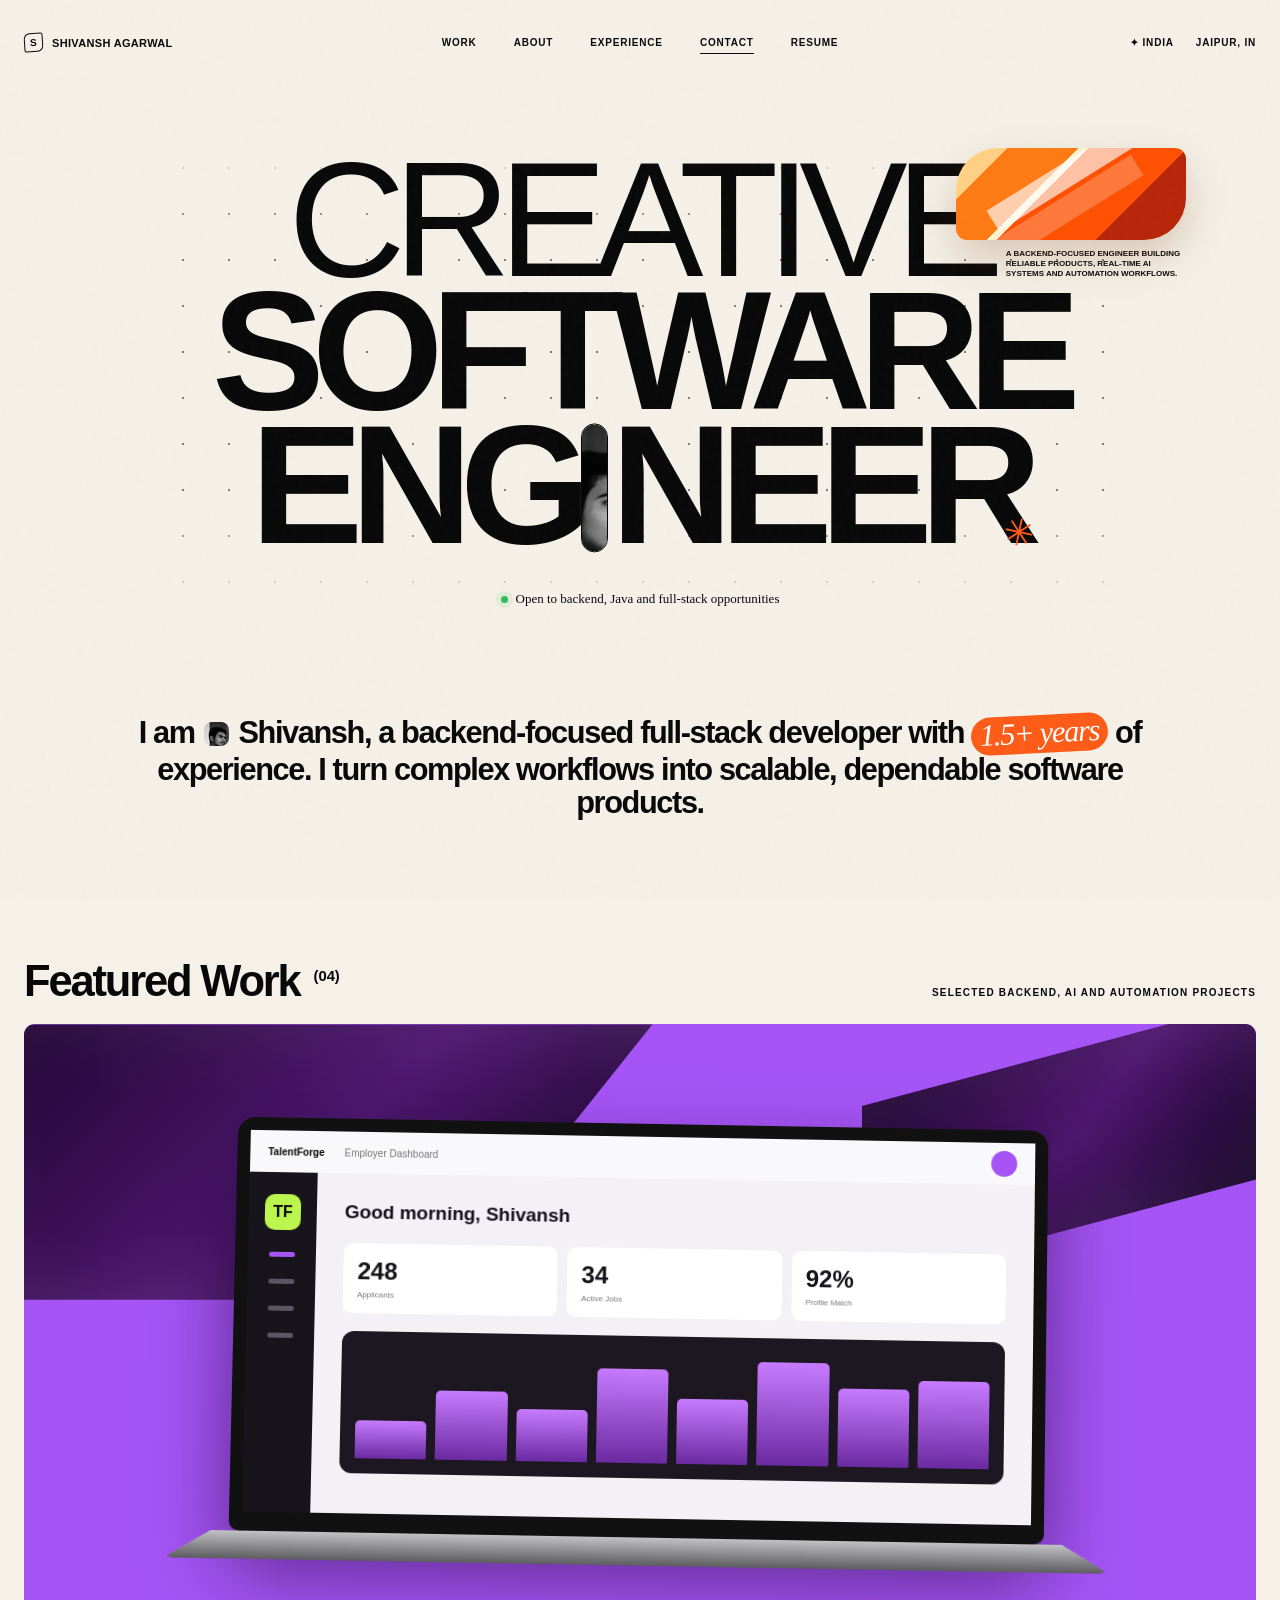
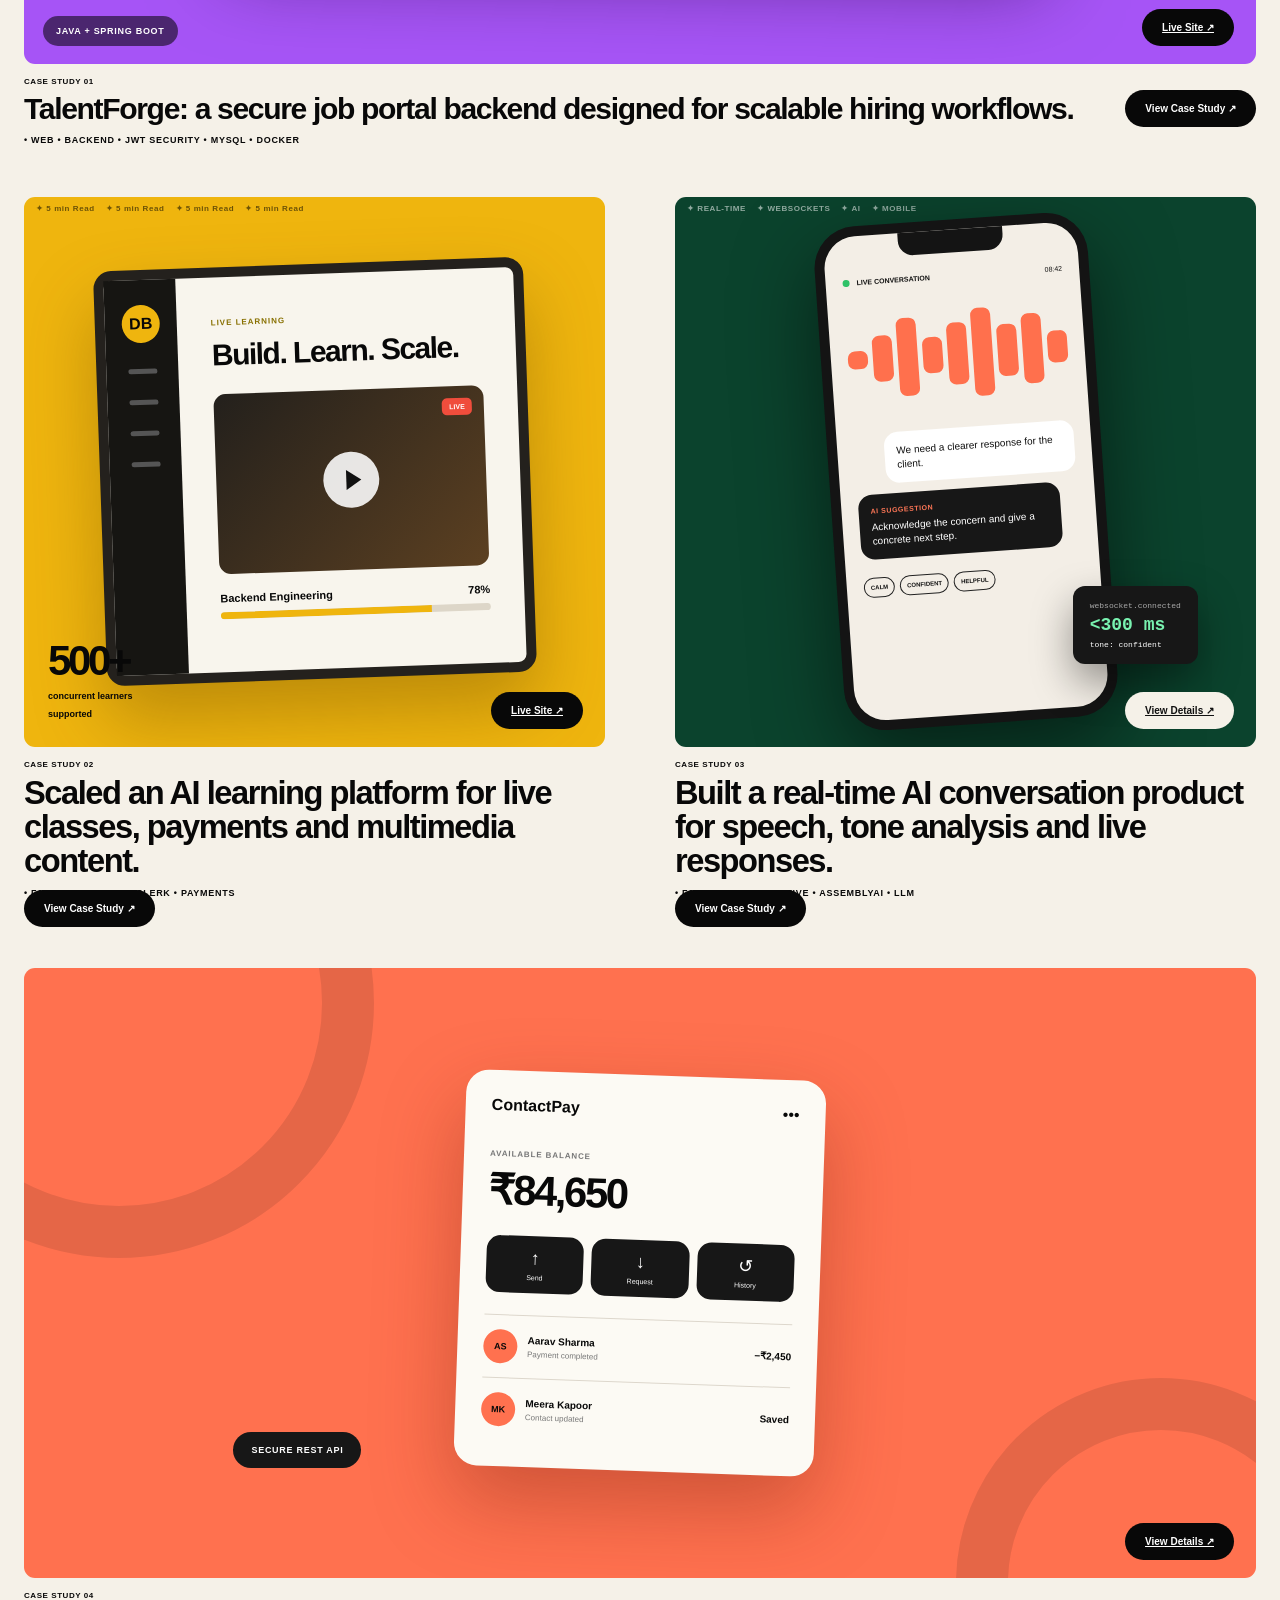
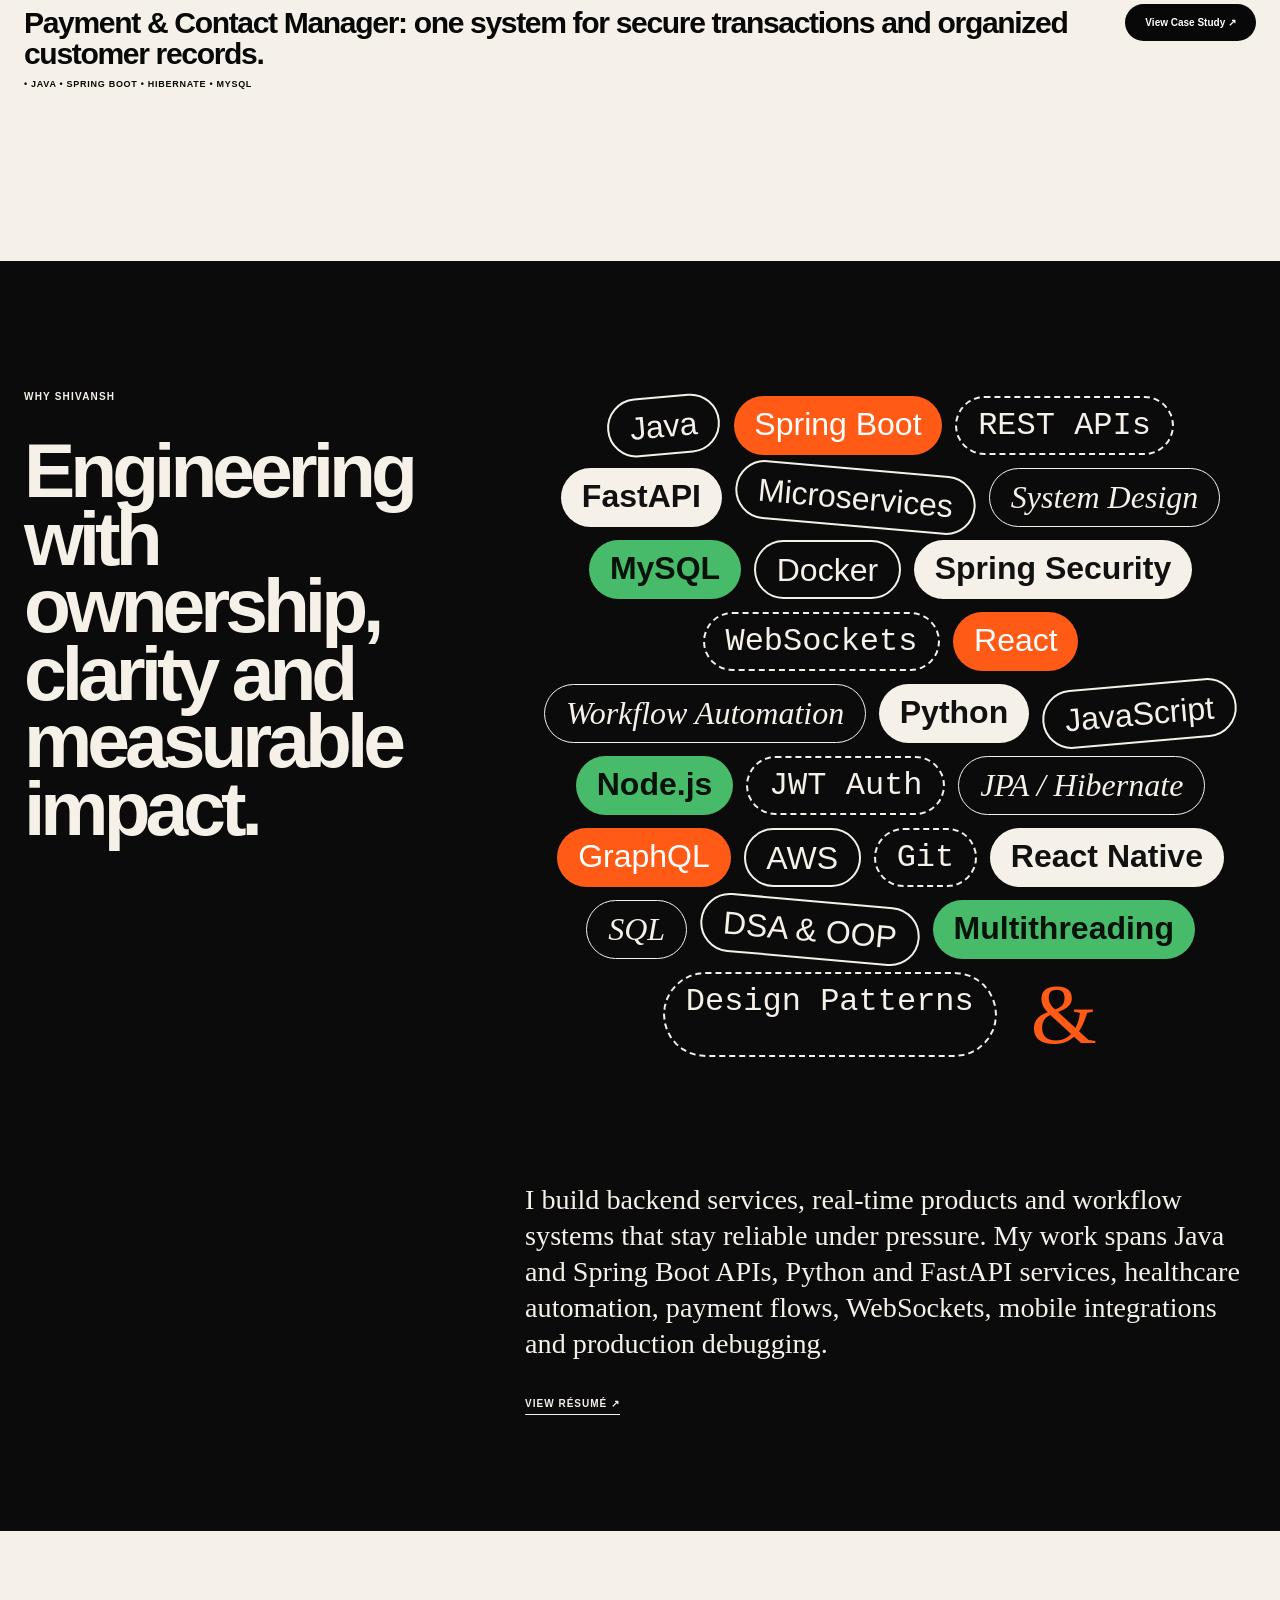
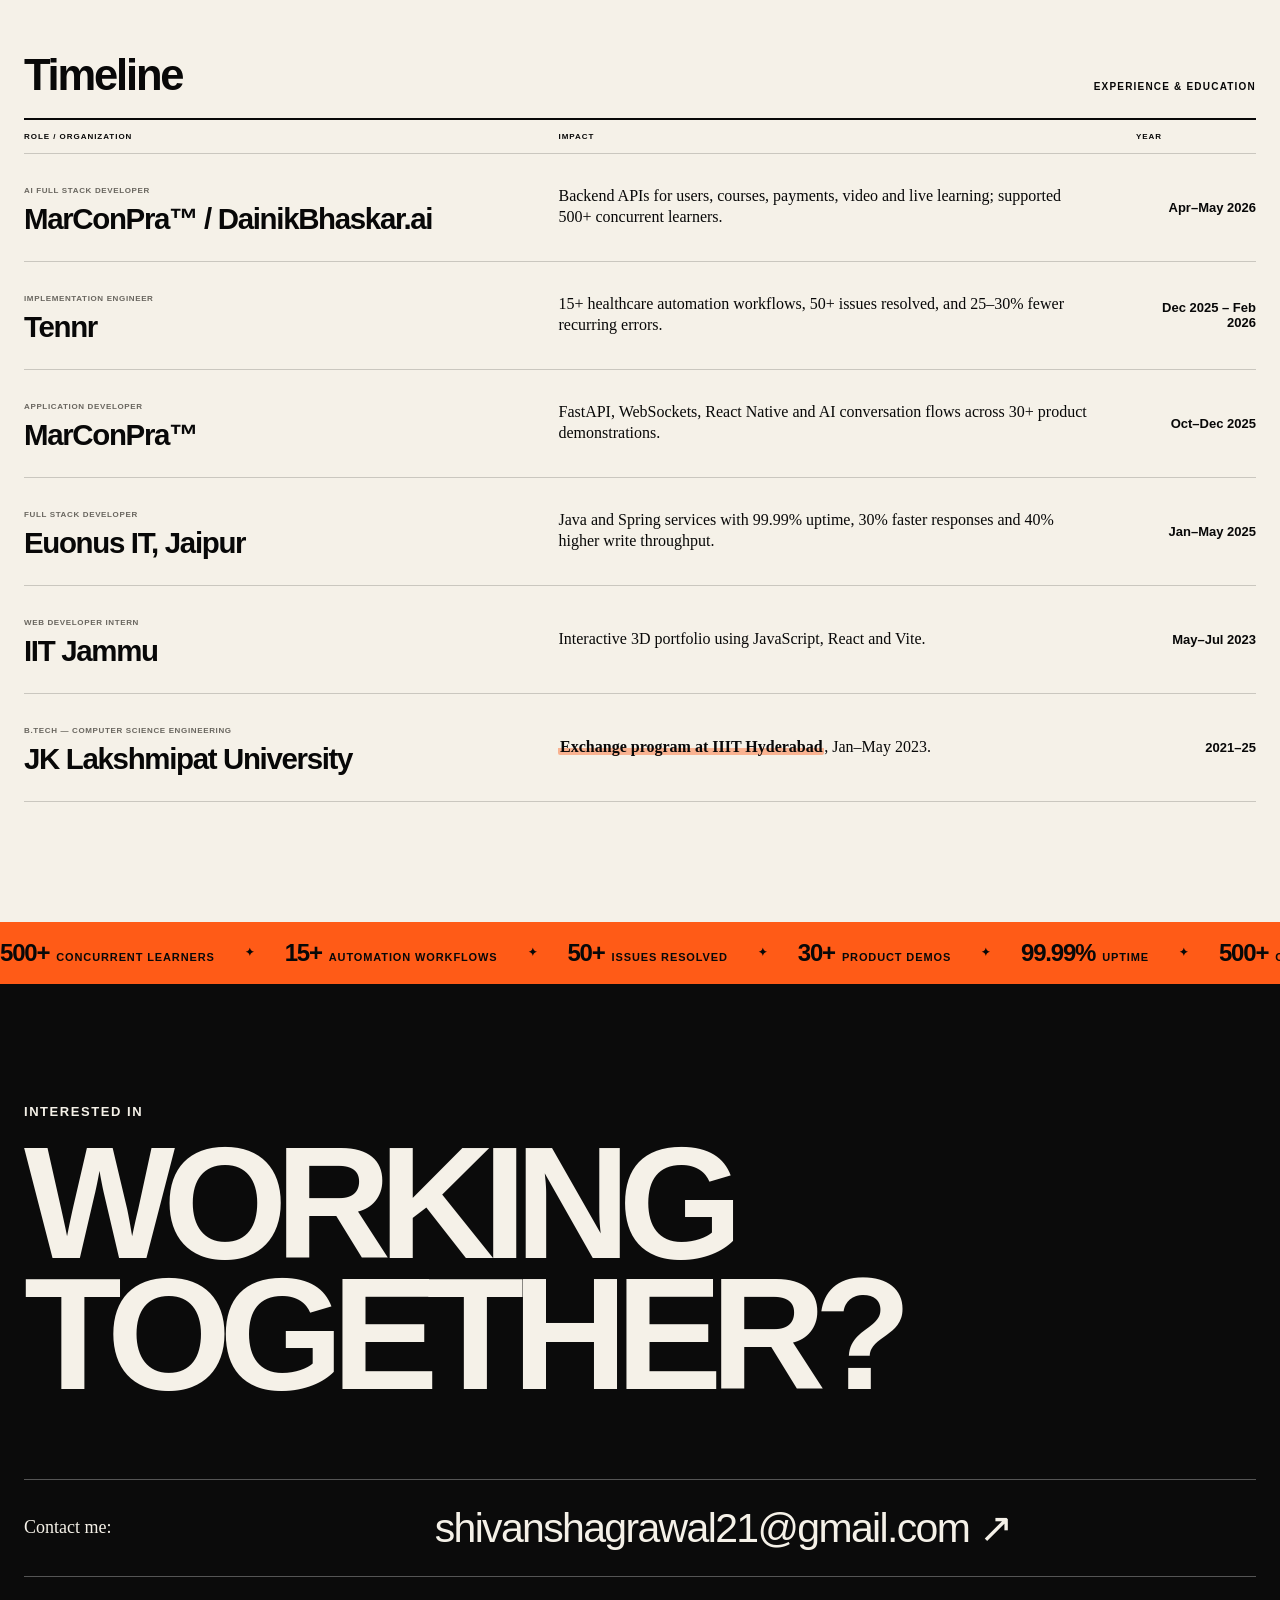
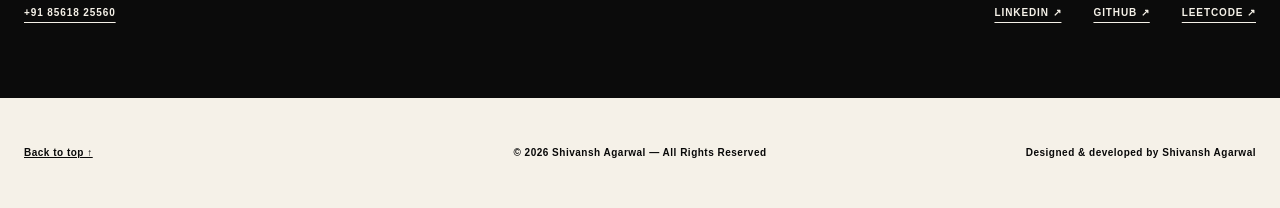
==== index.html @ 7a3903e1 "Portfolio site with for projects and experience." ====
<!doctype html>
<html lang="en">
<head>
  <meta charset="utf-8" />
  <meta name="viewport" content="width=device-width, initial-scale=1" />
  <meta name="description" content="Portfolio of Shivansh Agarwal — backend-focused full-stack developer building scalable Java, Spring Boot, FastAPI, React and workflow automation products." />
  <meta name="author" content="Shivansh Agarwal" />
  <meta name="keywords" content="Shivansh Agarwal, Backend Developer, Full-Stack Developer, Java, Spring Boot, FastAPI, React, Microservices, REST APIs, Software Engineer" />
  <meta name="robots" content="index, follow" />
  <meta name="theme-color" content="#f5f1e8" />
  <title>Shivansh Agarwal — Backend & Full-Stack Software Engineer</title>
  <link rel="canonical" href="./" />

  <!-- Open Graph / social sharing (LinkedIn, Facebook). If you deploy to a fixed domain,
       replace the relative image path below with the absolute URL for reliable previews. -->
  <meta property="og:type" content="website" />
  <meta property="og:title" content="Shivansh Agarwal — Backend & Full-Stack Software Engineer" />
  <meta property="og:description" content="Backend-focused full-stack developer building scalable Java, Spring Boot, FastAPI and React products, real-time AI systems and workflow automation." />
  <meta property="og:image" content="assets/shivansh-profile.jpg" />
  <meta name="twitter:card" content="summary_large_image" />
  <meta name="twitter:title" content="Shivansh Agarwal — Backend & Full-Stack Software Engineer" />
  <meta name="twitter:description" content="Backend-focused full-stack developer building scalable Java, Spring Boot, FastAPI and React products, real-time AI systems and workflow automation." />
  <meta name="twitter:image" content="assets/shivansh-profile.jpg" />

  <link rel="icon" href="assets/favicon.svg" type="image/svg+xml" />
  <link rel="preload" href="assets/shivansh-profile.jpg" as="image" />
  <link rel="stylesheet" href="styles.css" />
  <script defer src="script.js"></script>
  <script type="application/ld+json">
  {
    "@context": "https://schema.org",
    "@type": "Person",
    "name": "Shivansh Agarwal",
    "jobTitle": "Backend-focused Full-Stack Developer",
    "email": "mailto:shivanshagrawal21@gmail.com",
    "telephone": "+91-8561825560",
    "address": { "@type": "PostalAddress", "addressLocality": "Jaipur", "addressCountry": "IN" },
    "knowsAbout": ["Java", "Spring Boot", "FastAPI", "React", "Microservices", "REST APIs", "System Design", "Workflow Automation"],
    "alumniOf": "JK Lakshmipat University",
    "sameAs": [
      "https://www.linkedin.com/in/shivansh-agarwal-887657234/",
      "https://github.com/shivanshagarwal10",
      "https://leetcode.com/u/ShivanshAgrawal/"
    ]
  }
  </script>
</head>
<body>
  <div class="grain" aria-hidden="true"></div>
  <div class="cursor" aria-hidden="true">
    <svg viewBox="0 0 100 100"><defs><path id="cursor-circle" d="M50 50m-35 0a35 35 0 1 1 70 0a35 35 0 1 1-70 0"/></defs><text><textPath href="#cursor-circle">SCROLL • EXPLORE • </textPath></text></svg>
    <i></i>
  </div>

  <header class="topbar" id="top">
    <a class="identity" href="#top" aria-label="Shivansh Agarwal home">
      <span class="identity-mark" aria-hidden="true">S</span>
      <span>SHIVANSH AGARWAL</span>
    </a>
    <nav class="desktop-nav" aria-label="Main navigation">
      <a href="#work">WORK</a>
      <a href="#about">ABOUT</a>
      <a href="#experience">EXPERIENCE</a>
      <a href="#contact">CONTACT</a>
      <a href="assets/Shivansh_Agarwal_Resume.pdf" target="_blank" rel="noreferrer">RESUME</a>
    </nav>
    <div class="top-location"><span>✦ INDIA</span><span>JAIPUR, IN</span></div>
    <button class="menu-button" type="button" aria-expanded="false" aria-controls="mobile-menu"><span></span><span></span></button>
  </header>

  <nav class="mobile-menu" id="mobile-menu" aria-label="Mobile navigation">
    <a href="#work">WORK</a><a href="#about">ABOUT</a><a href="#experience">EXPERIENCE</a><a href="#contact">CONTACT</a><a href="assets/Shivansh_Agarwal_Resume.pdf" target="_blank" rel="noreferrer">RESUME ↗</a>
  </nav>

  <main>
    <section class="hero section-shell" aria-labelledby="hero-title">
      <div class="hero-art-card reveal" aria-hidden="true">
        <div class="hero-art-shape"></div>
        <p>A BACKEND-FOCUSED ENGINEER BUILDING RELIABLE PRODUCTS, REAL-TIME AI SYSTEMS AND AUTOMATION WORKFLOWS.</p>
      </div>

      <h1 class="hero-title reveal" id="hero-title">
        <span class="hero-thin">CREATIVE</span>
        <span class="hero-bold">SOFTWARE</span>
        <span class="hero-bold hero-engineer">ENG<span class="hero-photo"><img src="assets/shivansh-profile.jpg" alt="" /></span>NEER<span class="hero-star" aria-hidden="true">✳</span></span>
      </h1>

      <p class="availability reveal"><i></i> Open to backend, Java and full-stack opportunities</p>

      <div class="hero-summary reveal">
        <p>I am <span class="mini-photo"><img src="assets/shivansh-profile.jpg" alt="Shivansh Agarwal" /></span> <strong>Shivansh</strong>, a backend-focused full-stack developer with <span class="years-badge">1.5+ years</span> of experience. I turn complex workflows into scalable, dependable software products.</p>
      </div>
    </section>

    <section class="featured section-shell" id="work" aria-labelledby="work-heading">
      <div class="section-heading reveal">
        <h2 id="work-heading">Featured Work <sup>(04)</sup></h2>
        <p>SELECTED BACKEND, AI AND AUTOMATION PROJECTS</p>
      </div>

      <article class="case-card case-hero reveal" data-href="work/talentforge/index.html" role="link" tabindex="0" aria-label="Open TalentForge case study">
        <div class="case-visual talentforge-visual" aria-label="TalentForge dashboard illustration">
          <div class="visual-ribbon ribbon-one"></div><div class="visual-ribbon ribbon-two"></div>
          <div class="laptop">
            <div class="laptop-screen">
              <div class="screen-top"><b>TalentForge</b><span>Employer Dashboard</span><i></i></div>
              <div class="screen-body">
                <aside><strong>TF</strong><span class="active"></span><span></span><span></span><span></span></aside>
                <div class="screen-content">
                  <p>Good morning, Shivansh</p>
                  <div class="stat-grid"><span><strong>248</strong><small>Applicants</small></span><span><strong>34</strong><small>Active Jobs</small></span><span><strong>92%</strong><small>Profile Match</small></span></div>
                  <div class="chart"><i style="--h:34%"></i><i style="--h:62%"></i><i style="--h:46%"></i><i style="--h:84%"></i><i style="--h:58%"></i><i style="--h:92%"></i><i style="--h:70%"></i><i style="--h:78%"></i></div>
                </div>
              </div>
            </div>
            <div class="laptop-base"></div>
          </div>
          <span class="visual-chip">JAVA + SPRING BOOT</span>
          <a class="visual-action" href="https://talent-forge-smoky.vercel.app/" target="_blank" rel="noreferrer">Live Site ↗</a>
        </div>
        <div class="case-copy">
          <span>CASE STUDY 01</span>
          <h3>TalentForge: a secure job portal backend designed for scalable hiring workflows.</h3>
          <p>• WEB • BACKEND • JWT SECURITY • MYSQL • DOCKER</p>
          <a class="case-study-link" href="work/talentforge/index.html">View Case Study ↗</a>
        </div>
      </article>

      <div class="case-grid">
        <article class="case-card reveal" data-href="work/dainikbhaskar/index.html" role="link" tabindex="0" aria-label="Open DainikBhaskar.ai case study">
          <div class="case-visual learning-visual">
            <div class="read-strip">✦ 5 min Read&nbsp;&nbsp;&nbsp; ✦ 5 min Read&nbsp;&nbsp;&nbsp; ✦ 5 min Read&nbsp;&nbsp;&nbsp; ✦ 5 min Read</div>
            <div class="course-window">
              <div class="course-sidebar"><b>DB</b><span></span><span></span><span></span><span></span></div>
              <div class="course-main"><small>LIVE LEARNING</small><h4>Build. Learn. Scale.</h4><div class="course-video"><i></i><span>LIVE</span></div><div class="course-row"><b>Backend Engineering</b><em>78%</em></div><div class="course-progress"><i></i></div></div>
            </div>
            <div class="metric-note"><strong>500+</strong><span>concurrent learners supported</span></div>
            <a class="visual-action" href="https://www.dainikbhaskar.ai/" target="_blank" rel="noreferrer">Live Site ↗</a>
          </div>
          <div class="case-copy"><span>CASE STUDY 02</span><h3>Scaled an AI learning platform for live classes, payments and multimedia content.</h3><p>• FASTAPI • FASTIFY • CLERK • PAYMENTS</p><a class="case-study-link" href="work/dainikbhaskar/index.html">View Case Study ↗</a></div>
        </article>

        <article class="case-card reveal" data-href="work/ai-conversation/index.html" role="link" tabindex="0" aria-label="Open AI Conversation Platform case study">
          <div class="case-visual realtime-visual">
            <div class="read-strip read-strip-dark">✦ REAL-TIME&nbsp;&nbsp;&nbsp; ✦ WEBSOCKETS&nbsp;&nbsp;&nbsp; ✦ AI&nbsp;&nbsp;&nbsp; ✦ MOBILE</div>
            <div class="phone-device"><div class="phone-notch"></div><div class="phone-ui"><div class="live-line"><i></i><b>LIVE CONVERSATION</b><span>08:42</span></div><div class="wave"><i style="--h:20%"></i><i style="--h:48%"></i><i style="--h:82%"></i><i style="--h:38%"></i><i style="--h:67%"></i><i style="--h:93%"></i><i style="--h:56%"></i><i style="--h:75%"></i><i style="--h:34%"></i></div><div class="message user-message">We need a clearer response for the client.</div><div class="message ai-message"><small>AI SUGGESTION</small>Acknowledge the concern and give a concrete next step.</div><div class="tones"><span>CALM</span><span>CONFIDENT</span><span>HELPFUL</span></div></div></div>
            <div class="latency-card"><small>websocket.connected</small><strong>&lt;300 ms</strong><span>tone: confident</span></div>
            <a class="visual-action light-action" href="work/ai-conversation/index.html">View Details ↗</a>
          </div>
          <div class="case-copy"><span>CASE STUDY 03</span><h3>Built a real-time AI conversation product for speech, tone analysis and live responses.</h3><p>• FASTAPI • REACT NATIVE • ASSEMBLYAI • LLM</p><a class="case-study-link" href="work/ai-conversation/index.html">View Case Study ↗</a></div>
        </article>
      </div>

      <article class="case-card case-wide reveal" data-href="work/payment-contact-manager/index.html" role="link" tabindex="0" aria-label="Open Payment & Contact Manager case study">
        <div class="case-visual payment-visual">
          <div class="payment-orbit orbit-one"></div><div class="payment-orbit orbit-two"></div>
          <div class="payment-app">
            <div class="payment-head"><b>ContactPay</b><span>•••</span></div>
            <small>AVAILABLE BALANCE</small><h4>₹84,650</h4>
            <div class="payment-actions"><span>↑<small>Send</small></span><span>↓<small>Request</small></span><span>↺<small>History</small></span></div>
            <div class="contact-row"><i>AS</i><p><b>Aarav Sharma</b><small>Payment completed</small></p><strong>−₹2,450</strong></div>
            <div class="contact-row"><i>MK</i><p><b>Meera Kapoor</b><small>Contact updated</small></p><strong>Saved</strong></div>
          </div>
          <div class="api-badge">SECURE REST API</div>
          <a class="visual-action" href="work/payment-contact-manager/index.html">View Details ↗</a>
        </div>
        <div class="case-copy"><span>CASE STUDY 04</span><h3>Payment & Contact Manager: one system for secure transactions and organized customer records.</h3><p>• JAVA • SPRING BOOT • HIBERNATE • MYSQL</p><a class="case-study-link" href="work/payment-contact-manager/index.html">View Case Study ↗</a></div>
      </article>
    </section>

    <section class="about" id="about">
      <div class="section-shell about-inner">
        <div class="about-title reveal"><p>WHY SHIVANSH</p><h2>Engineering with ownership, clarity and measurable impact.</h2></div>
        <div class="skill-cloud reveal" aria-label="Technical skills">
          <span class="skill outline tilt-left">Java</span><span class="skill solid-orange">Spring Boot</span><span class="skill pixel">REST APIs</span><span class="skill dark">FastAPI</span><span class="skill outline tilt-right">Microservices</span><span class="skill serif">System Design</span><span class="skill solid-green">MySQL</span><span class="skill outline">Docker</span><span class="skill dark">Spring Security</span><span class="skill pixel">WebSockets</span><span class="skill solid-orange">React</span><span class="skill serif">Workflow Automation</span><span class="skill dark">Python</span><span class="skill outline tilt-left">JavaScript</span><span class="skill solid-green">Node.js</span><span class="skill pixel">JWT Auth</span><span class="skill serif">JPA / Hibernate</span><span class="skill solid-orange">GraphQL</span><span class="skill outline">AWS</span><span class="skill pixel">Git</span><span class="skill dark">React Native</span><span class="skill serif">SQL</span><span class="skill outline tilt-right">DSA &amp; OOP</span><span class="skill solid-green">Multithreading</span><span class="skill pixel">Design Patterns</span><span class="skill amp">&</span>
        </div>
        <div class="about-copy reveal"><p>I build backend services, real-time products and workflow systems that stay reliable under pressure. My work spans Java and Spring Boot APIs, Python and FastAPI services, healthcare automation, payment flows, WebSockets, mobile integrations and production debugging.</p><a href="assets/Shivansh_Agarwal_Resume.pdf" target="_blank" rel="noreferrer">View résumé ↗</a></div>
      </div>
    </section>

    <section class="experience section-shell" id="experience" aria-labelledby="experience-heading">
      <div class="section-heading reveal"><h2 id="experience-heading">Timeline</h2><p>EXPERIENCE & EDUCATION</p></div>
      <div class="timeline reveal">
        <div class="timeline-head"><span>ROLE / ORGANIZATION</span><span>IMPACT</span><span>YEAR</span></div>
        <article><div><small>AI FULL STACK DEVELOPER</small><h3>MarConPra™ / DainikBhaskar.ai</h3></div><p>Backend APIs for users, courses, payments, video and live learning; supported 500+ concurrent learners.</p><time>Apr–May 2026</time></article>
        <article><div><small>IMPLEMENTATION ENGINEER</small><h3>Tennr</h3></div><p>15+ healthcare automation workflows, 50+ issues resolved, and 25–30% fewer recurring errors.</p><time>Dec 2025 – Feb 2026</time></article>
        <article><div><small>APPLICATION DEVELOPER</small><h3>MarConPra™</h3></div><p>FastAPI, WebSockets, React Native and AI conversation flows across 30+ product demonstrations.</p><time>Oct–Dec 2025</time></article>
        <article><div><small>FULL STACK DEVELOPER</small><h3>Euonus IT, Jaipur</h3></div><p>Java and Spring services with 99.99% uptime, 30% faster responses and 40% higher write throughput.</p><time>Jan–May 2025</time></article>
        <article><div><small>WEB DEVELOPER INTERN</small><h3>IIT Jammu</h3></div><p>Interactive 3D portfolio using JavaScript, React and Vite.</p><time>May–Jul 2023</time></article>
        <article><div><small>B.TECH — COMPUTER SCIENCE ENGINEERING</small><h3>JK Lakshmipat University</h3></div><p><span class="hl">Exchange program at IIIT Hyderabad</span>, Jan–May 2023.</p><time>2021–25</time></article>
      </div>
    </section>

    <section class="numbers" aria-label="Career highlights">
      <div class="numbers-track"><span><b>500+</b> CONCURRENT LEARNERS</span><i>✦</i><span><b>15+</b> AUTOMATION WORKFLOWS</span><i>✦</i><span><b>50+</b> ISSUES RESOLVED</span><i>✦</i><span><b>30+</b> PRODUCT DEMOS</span><i>✦</i><span><b>99.99%</b> UPTIME</span><i>✦</i><span><b>500+</b> CONCURRENT LEARNERS</span><i>✦</i><span><b>15+</b> AUTOMATION WORKFLOWS</span><i>✦</i><span><b>50+</b> ISSUES RESOLVED</span><i>✦</i><span><b>30+</b> PRODUCT DEMOS</span><i>✦</i><span><b>99.99%</b> UPTIME</span><i>✦</i></div>
    </section>

    <section class="contact" id="contact">
      <div class="section-shell contact-inner reveal">
        <p>INTERESTED IN</p><h2>WORKING TOGETHER?</h2>
        <div class="contact-row-main"><span>Contact me:</span><a href="mailto:shivanshagrawal21@gmail.com">shivanshagrawal21@gmail.com ↗</a></div>
        <div class="contact-bottom">
          <a href="tel:+918561825560">+91 85618 25560</a>
          <div><a href="https://www.linkedin.com/in/shivansh-agarwal-887657234/" target="_blank" rel="noreferrer">LINKEDIN ↗</a><a href="https://github.com/shivanshagarwal10" target="_blank" rel="noreferrer">GITHUB ↗</a><a href="https://leetcode.com/u/ShivanshAgrawal/" target="_blank" rel="noreferrer">LEETCODE ↗</a></div>
        </div>
      </div>
    </section>
  </main>

  <footer class="footer section-shell"><a href="#top">Back to top ↑</a><p>© <span data-year></span> Shivansh Agarwal — All Rights Reserved</p><p>Designed & developed by Shivansh Agarwal</p></footer>

  <dialog class="project-dialog" id="project-dialog" aria-labelledby="dialog-title">
    <button class="dialog-close" type="button" aria-label="Close project details">×</button>
    <p class="dialog-kicker" id="dialog-kicker"></p>
    <h2 id="dialog-title"></h2>
    <p class="dialog-summary" id="dialog-summary"></p>
    <div class="dialog-metrics" id="dialog-metrics"></div>
    <div class="dialog-stack"><span>TECH STACK</span><p id="dialog-stack"></p></div>
    <a class="dialog-link" id="dialog-link" href="#contact">Discuss this project ↗</a>
  </dialog>
</body>
</html>
---- styles.css ----
:root{
  --paper:#f5f1e8;
  --ink:#080808;
  --muted:#69665f;
  --orange:#ff5b17;
  --purple:#a654f6;
  --yellow:#efb50e;
  --green:#0a3f2a;
  --lime:#baf64d;
  --line:rgba(8,8,8,.18);
  --shell:min(1460px,calc(100% - 48px));
}
*{box-sizing:border-box}
html{scroll-behavior:smooth;scroll-padding-top:80px}
body{margin:0;background:var(--paper);color:var(--ink);font-family:Arial,Helvetica,sans-serif;overflow-x:hidden}
body.menu-open{overflow:hidden}
::selection{background:var(--orange);color:#fff}
a{color:inherit}button,a{-webkit-tap-highlight-color:transparent}button{font:inherit}img{display:block;max-width:100%}
.grain{position:fixed;inset:0;z-index:9998;pointer-events:none;opacity:.045;background-image:url("data:image/svg+xml,%3Csvg viewBox='0 0 190 190' xmlns='http://www.w3.org/2000/svg'%3E%3Cfilter id='n'%3E%3CfeTurbulence type='fractalNoise' baseFrequency='.9' numOctaves='3' stitchTiles='stitch'/%3E%3C/filter%3E%3Crect width='100%25' height='100%25' filter='url(%23n)' opacity='.65'/%3E%3C/svg%3E")}
.section-shell{width:var(--shell);margin-inline:auto}
.cursor{position:fixed;left:0;top:0;width:92px;height:92px;z-index:10000;pointer-events:none;opacity:0;transform:translate(-50%,-50%);transition:opacity .2s ease;color:var(--ink);mix-blend-mode:multiply}
.cursor.ready{opacity:1}.cursor svg{width:100%;height:100%;animation:spin 8s linear infinite}.cursor text{font-size:11px;font-weight:800;letter-spacing:4px;fill:currentColor}.cursor i{position:absolute;left:50%;top:50%;width:8px;height:8px;border-radius:50%;background:var(--orange);transform:translate(-50%,-50%);transition:.2s ease}.cursor.link i{width:25px;height:25px;background:var(--ink)}.cursor.link svg{animation-duration:3s}@keyframes spin{to{transform:rotate(360deg)}}
.topbar{height:86px;padding:0 24px;display:grid;grid-template-columns:1fr auto 1fr;align-items:center;gap:28px;position:relative;z-index:100;background:rgba(245,241,232,.88);backdrop-filter:blur(16px);border-bottom:1px solid transparent}
.identity{display:flex;align-items:center;gap:9px;text-decoration:none;font-size:11px;font-weight:700;letter-spacing:.03em;width:max-content}.identity-mark{width:19px;height:19px;border:1.5px solid currentColor;border-radius:6px 2px 6px 2px;display:grid;place-items:center;font-size:10px;transform:rotate(-4deg)}
.desktop-nav{display:flex;gap:clamp(20px,2.9vw,50px);align-items:center}.desktop-nav a,.top-location{font-size:10px;letter-spacing:.08em;text-decoration:none;font-weight:700}.desktop-nav a{position:relative;padding:6px 0}.desktop-nav a::after{content:"";position:absolute;left:0;right:100%;bottom:0;height:1px;background:currentColor;transition:right .25s}.desktop-nav a:hover::after,.desktop-nav a.active::after{right:0}.top-location{justify-self:end;display:flex;gap:22px}.menu-button{display:none;border:0;background:none;padding:9px}.menu-button span{display:block;width:24px;height:1.5px;background:currentColor;margin:5px}.mobile-menu{display:none}
.hero{min-height:calc(100vh - 86px);padding:52px 0 104px;position:relative}.hero::before{content:"";position:absolute;left:11%;right:10%;top:7%;height:470px;opacity:.5;background-image:radial-gradient(circle,var(--ink) 0 1px,transparent 1.2px);background-size:46px 46px;mask-image:linear-gradient(to bottom,transparent,#000 18%,#000 76%,transparent)}
.hero-art-card{position:absolute;z-index:3;right:5.7%;top:62px;width:230px}.hero-art-shape{height:92px;border-radius:42px 11px 42px 11px;background:linear-gradient(135deg,#ffd184 0 16%,#ff7a13 16% 38%,#fff1cb 38% 41%,#ff5000 41% 72%,#b92509 72%);box-shadow:0 18px 42px rgba(122,53,5,.22);position:relative;overflow:hidden}.hero-art-shape::before,.hero-art-shape::after{content:"";position:absolute;width:170px;height:24px;background:rgba(255,255,255,.65);transform:rotate(-32deg);left:24px}.hero-art-shape::before{top:16px}.hero-art-shape::after{top:50px;opacity:.35}.hero-art-card p{font-size:8px;line-height:1.28;font-weight:700;margin:9px 3px 0 50px;text-transform:uppercase}
.hero-title{position:relative;z-index:2;width:min(1120px,82vw);margin:18px auto 0;text-align:center;display:flex;flex-direction:column;align-items:center}.hero-title>span{display:block;line-height:.79;letter-spacing:-.075em;white-space:nowrap}.hero-thin{font-size:clamp(82px,12.7vw,190px);font-weight:300}.hero-bold{font-size:clamp(86px,13.2vw,198px);font-weight:900}.hero-engineer{display:flex!important;align-items:center;justify-content:center;position:relative}.hero-photo{width:.16em;height:.76em;border-radius:999px;overflow:hidden;margin:0 .015em;border:1px solid var(--ink);transform:translateY(.02em)}.hero-photo img{width:100%;height:100%;object-fit:cover;object-position:54% 38%;filter:grayscale(1)}.hero-star{font-size:.22em;letter-spacing:0;color:var(--orange);position:absolute;right:-.13em;bottom:.11em;font-weight:400;transform:rotate(12deg)}
.availability{margin:40px auto 0;display:flex;align-items:center;justify-content:center;gap:8px;font-family:Georgia,"Times New Roman",serif;font-size:13px}.availability i{width:7px;height:7px;border-radius:50%;background:#31b95d;box-shadow:0 0 0 5px rgba(49,185,93,.1)}
.hero-summary{margin:108px auto 0;width:min(1040px,88%);text-align:center}.hero-summary p{font-size:clamp(24px,2.4vw,40px);line-height:1.07;font-weight:700;letter-spacing:-.045em;margin:0}.mini-photo{display:inline-block;width:.8em;height:.8em;border-radius:8px;overflow:hidden;vertical-align:-.08em;margin:0 .08em}.mini-photo img{width:100%;height:100%;object-fit:cover;filter:grayscale(1)}.years-badge{display:inline-block;padding:.08em .28em .1em;background:var(--orange);color:#fff;border-radius:999px;transform:rotate(-3deg);font-family:Georgia,serif;font-style:italic;font-weight:400;white-space:nowrap}
.featured{padding:34px 0 120px}.section-heading{display:flex;align-items:end;justify-content:space-between;gap:30px;margin-bottom:18px}.section-heading h2{margin:0;font-size:clamp(30px,3.4vw,54px);letter-spacing:-.05em}.section-heading sup{font-size:.34em;letter-spacing:0;margin-left:4px}.section-heading p{font-size:10px;font-weight:700;letter-spacing:.12em;margin:0 0 8px}
.case-card{margin-bottom:52px}.case-visual{position:relative;overflow:hidden;border-radius:11px;min-height:640px}.case-card:not(.case-hero):not(.case-wide) .case-visual{min-height:550px}.case-hero .case-visual{background:var(--purple)}.case-copy{position:relative;padding:13px 0 0}.case-copy>span{display:block;font-size:8px;font-weight:800;letter-spacing:.07em;margin-bottom:7px}.case-copy h3{font-size:clamp(25px,2.35vw,39px);line-height:1.04;letter-spacing:-.045em;margin:0;max-width:1080px}.case-copy p{font-size:9px;font-weight:800;letter-spacing:.08em;margin:10px 0 0}.case-copy button,.visual-action{border:0;background:#080808;color:#fff;border-radius:999px;font-size:10px;font-weight:700;padding:13px 20px;cursor:pointer}.case-copy button{position:absolute;right:0;top:26px}.visual-action{position:absolute;right:22px;bottom:18px;z-index:10}.case-grid{display:grid;grid-template-columns:1fr 1fr;gap:52px 70px}.case-grid .case-copy h3{font-size:clamp(26px,2.55vw,39px)}.case-wide{margin-top:0}.case-wide .case-visual{min-height:610px;background:#ff714f}
.talentforge-visual{display:grid;place-items:center}.visual-ribbon{position:absolute;background:linear-gradient(135deg,#200431,#4e1770,#12031f);box-shadow:inset 0 0 80px rgba(255,255,255,.09)}.ribbon-one{left:-3%;top:0;width:54%;height:43%;clip-path:polygon(0 0,100% 0,67% 100%,0 100%)}.ribbon-two{right:-2%;top:4%;width:34%;height:28%;transform:skewY(-15deg)}.laptop{position:relative;width:min(66%,820px);z-index:3;transform:perspective(1200px) rotateX(1deg) rotateZ(1deg)}.laptop-screen{background:#18181a;border:13px solid #111;border-bottom-width:19px;border-radius:18px 18px 10px 10px;box-shadow:0 38px 80px rgba(27,4,45,.55)}.screen-top{height:42px;background:#f9f8fa;display:flex;align-items:center;gap:20px;padding:0 18px;font-size:10px}.screen-top span{color:#777}.screen-top i{margin-left:auto;width:26px;height:26px;border-radius:50%;background:var(--purple)}.screen-body{display:grid;grid-template-columns:68px 1fr;min-height:340px;background:#f3f1f5}.screen-body aside{background:#17151b;padding:22px 13px;display:flex;flex-direction:column;align-items:center;gap:22px}.screen-body aside strong{width:36px;height:36px;border-radius:10px;background:var(--lime);display:grid;place-items:center}.screen-body aside span{width:26px;height:5px;border-radius:9px;background:#5b5663}.screen-body aside span.active{background:var(--purple)}.screen-content{padding:28px;color:#15131a}.screen-content>p{font-weight:700;font-size:19px;margin:0 0 20px}.stat-grid{display:grid;grid-template-columns:repeat(3,1fr);gap:10px}.stat-grid span{background:#fff;padding:14px;border-radius:9px}.stat-grid strong,.stat-grid small{display:block}.stat-grid strong{font-size:24px}.stat-grid small{color:#777;margin-top:5px;font-size:8px}.chart{height:142px;background:#1c1721;border-radius:12px;margin-top:18px;padding:15px;display:flex;align-items:end;gap:9px}.chart i{flex:1;height:var(--h);background:linear-gradient(to top,#6b2aa1,#c77bff);border-radius:5px 5px 1px 1px}.laptop-base{height:28px;width:116%;margin-left:-8%;background:linear-gradient(#c2c2c4,#5c5c61);clip-path:polygon(5% 0,95% 0,100% 100%,0 100%);border-radius:0 0 10px 10px}.visual-chip{position:absolute;left:19px;bottom:18px;padding:10px 13px;border-radius:999px;background:rgba(0,0,0,.55);color:#fff;font-size:9px;font-weight:700;letter-spacing:.08em}
.learning-visual{background:var(--yellow);display:grid;place-items:center}.read-strip{position:absolute;top:0;left:0;right:0;height:23px;overflow:hidden;white-space:nowrap;font-size:8px;font-weight:700;letter-spacing:.07em;padding:7px 0 0 12px;color:rgba(0,0,0,.55)}.read-strip-dark{color:rgba(255,255,255,.55)}.course-window{width:74%;min-height:415px;display:grid;grid-template-columns:72px 1fr;background:#f8f5ed;border:10px solid #24211d;border-radius:18px;box-shadow:0 35px 70px rgba(94,63,0,.35);transform:rotate(-2deg)}.course-sidebar{background:#161512;padding:25px 14px;display:flex;flex-direction:column;align-items:center;gap:26px}.course-sidebar b{display:grid;place-items:center;width:38px;height:38px;border-radius:50%;background:var(--yellow)}.course-sidebar span{width:29px;height:5px;border-radius:8px;background:#555}.course-main{padding:34px}.course-main>small{font-size:8px;font-weight:800;letter-spacing:.12em;color:#887000}.course-main h4{font-size:30px;margin:9px 0 22px;letter-spacing:-.05em}.course-video{height:180px;background:linear-gradient(135deg,#23201c,#5c4021);border-radius:12px;position:relative;display:grid;place-items:center}.course-video i{width:56px;height:56px;border-radius:50%;background:rgba(255,255,255,.88);position:relative}.course-video i::after{content:"";position:absolute;left:23px;top:18px;border-left:15px solid #111;border-top:10px solid transparent;border-bottom:10px solid transparent}.course-video span{position:absolute;right:12px;top:12px;background:#f04d3c;color:#fff;padding:5px 7px;border-radius:5px;font-size:7px;font-weight:800}.course-row{display:flex;justify-content:space-between;margin-top:18px;font-size:11px}.course-row em{font-style:normal;font-weight:800}.course-progress{height:7px;background:#ddd6c8;border-radius:8px;margin-top:8px;overflow:hidden}.course-progress i{display:block;width:78%;height:100%;background:var(--yellow)}.metric-note{position:absolute;left:24px;bottom:26px;width:120px}.metric-note strong{font-size:42px;display:block;letter-spacing:-.08em}.metric-note span{font-size:9px;font-weight:700;line-height:1.25}
.realtime-visual{background:#0b432d;display:grid;place-items:center}.phone-device{width:274px;background:#141414;padding:10px;border-radius:42px;box-shadow:0 30px 80px rgba(0,0,0,.5);transform:rotate(-4deg)}.phone-notch{width:105px;height:23px;background:#141414;position:absolute;left:50%;margin-left:-52px;border-radius:0 0 15px 15px}.phone-ui{min-height:485px;border-radius:32px;background:#f3eee6;padding:43px 17px 17px;color:#111}.live-line{display:flex;align-items:center;gap:7px;font-size:7px}.live-line i{width:7px;height:7px;background:#2fc268;border-radius:50%}.live-line span{margin-left:auto}.wave{height:94px;display:flex;align-items:center;gap:5px;margin:27px 0}.wave i{flex:1;height:var(--h);border-radius:7px;background:#ff704d}.message{font-size:10px;line-height:1.35;padding:12px;border-radius:14px;margin:10px 0}.user-message{background:#fff;margin-left:30px}.ai-message{background:#171717;color:#fff;margin-right:18px}.ai-message small{display:block;color:#ff7757;font-size:7px;font-weight:800;letter-spacing:.08em;margin-bottom:5px}.tones{display:flex;gap:5px;margin-top:18px}.tones span{font-size:6px;font-weight:800;border:1px solid #222;border-radius:999px;padding:6px}.latency-card{position:absolute;right:10%;bottom:15%;background:#171717;color:#fff;border-radius:12px;padding:15px 17px;display:grid;gap:5px;box-shadow:0 18px 40px rgba(0,0,0,.4);font-family:monospace}.latency-card small{font-size:8px;color:#aaa}.latency-card strong{font-size:18px;color:#79f2b0}.latency-card span{font-size:8px}.light-action{background:#f5f1e8;color:#111}
.payment-visual{display:grid;place-items:center}.payment-orbit{position:absolute;border-radius:50%;border:52px solid rgba(0,0,0,.1)}.orbit-one{width:510px;height:510px;left:-160px;top:-220px}.orbit-two{width:410px;height:410px;right:-110px;bottom:-210px}.payment-app{width:360px;background:#fcfaf4;border-radius:23px;padding:26px;box-shadow:0 34px 80px rgba(115,28,12,.35);transform:rotate(2deg);z-index:2}.payment-head{display:flex;justify-content:space-between;margin-bottom:28px}.payment-app>small{font-size:8px;font-weight:800;letter-spacing:.11em;color:#777}.payment-app h4{font-size:42px;letter-spacing:-.06em;margin:5px 0 21px}.payment-actions{display:grid;grid-template-columns:repeat(3,1fr);gap:8px;margin-bottom:22px}.payment-actions>span{background:#171717;color:#fff;border-radius:14px;padding:12px;display:grid;place-items:center;font-size:18px}.payment-actions small{font-size:7px;margin-top:4px}.contact-row{display:flex;align-items:center;border-top:1px solid #ddd7cc;padding:14px 0;gap:10px}.contact-row i{width:34px;height:34px;border-radius:50%;background:#ff714f;display:grid;place-items:center;font-size:9px;font-style:normal;font-weight:800}.contact-row p{margin:0;flex:1}.contact-row p b,.contact-row p small{display:block}.contact-row p b{font-size:10px}.contact-row p small{font-size:8px;color:#777;margin-top:4px}.contact-row>strong{font-size:10px}.api-badge{position:absolute;left:17%;bottom:18%;background:#171717;color:#fff;border-radius:999px;padding:13px 18px;font-size:9px;font-weight:800;letter-spacing:.08em;z-index:3}
.about{background:#0b0b0b;color:#f5f1e8;padding:120px 0}.about-inner{display:grid;grid-template-columns:.72fr 1.28fr;gap:90px}.about-title>p{font-size:10px;font-weight:800;letter-spacing:.12em}.about-title h2{font-size:clamp(48px,6vw,93px);line-height:.88;letter-spacing:-.065em;margin:35px 0 0;max-width:740px}.skill-cloud{display:flex;align-content:center;justify-content:center;flex-wrap:wrap;gap:13px;padding:15px}.skill{font-size:clamp(20px,2.5vw,39px);line-height:1;padding:.36em .65em;border-radius:999px;white-space:nowrap}.skill.outline{border:2px solid #f5f1e8}.skill.solid-orange{background:var(--orange);color:#fff}.skill.dark{background:#f5f1e8;color:#111;font-weight:800}.skill.pixel{border:2px dashed #f5f1e8;font-family:monospace}.skill.serif{font-family:Georgia,serif;font-style:italic;border:1px solid #f5f1e8}.skill.solid-green{background:#47bb69;color:#08120b;font-weight:800}.skill.amp{font-family:Georgia,serif;font-size:85px;padding:0 .25em;color:var(--orange)}.tilt-left{transform:rotate(-5deg)}.tilt-right{transform:rotate(5deg)}.about-copy{grid-column:2;max-width:800px}.about-copy p{font-family:Georgia,"Times New Roman",serif;font-size:clamp(21px,2.2vw,34px);line-height:1.28;margin:20px 0}.about-copy a{display:inline-block;margin-top:15px;text-transform:uppercase;font-size:10px;font-weight:800;letter-spacing:.1em;text-underline-offset:7px}
.experience{padding:120px 0}.timeline{border-top:2px solid var(--ink)}.timeline-head,.timeline article{display:grid;grid-template-columns:1.15fr 1.25fr 120px;gap:40px}.timeline-head{padding:12px 0;font-size:8px;font-weight:800;letter-spacing:.12em;border-bottom:1px solid var(--line)}.timeline article{padding:25px 0;border-bottom:1px solid var(--line);align-items:center;transition:padding .25s,background .25s}.timeline article:hover{padding-left:14px;padding-right:14px;background:rgba(255,91,23,.06)}.timeline small{font-size:8px;font-weight:800;letter-spacing:.08em;color:var(--muted)}.timeline h3{font-size:clamp(22px,2.3vw,35px);letter-spacing:-.045em;margin:5px 0 0}.timeline article>p{font-family:Georgia,serif;font-size:16px;line-height:1.3;margin:0}.timeline time{text-align:right;font-size:13px;font-weight:800}
.numbers{background:var(--orange);overflow:hidden;padding:17px 0}.numbers-track{display:flex;width:max-content;align-items:center;gap:30px;animation:ticker 25s linear infinite;font-size:11px;font-weight:800;letter-spacing:.08em}.numbers-track span{display:flex;align-items:baseline;gap:7px}.numbers-track b{font-size:24px;letter-spacing:-.05em}.numbers-track i{font-style:normal}@keyframes ticker{to{transform:translateX(-50%)}}
.contact{background:#0b0b0b;color:#f5f1e8;padding:120px 0 80px}.contact-inner>p{font-size:13px;font-weight:800;letter-spacing:.12em;margin:0}.contact-inner h2{font-size:clamp(70px,12.5vw,190px);letter-spacing:-.075em;line-height:.82;margin:18px 0 80px}.contact-row-main{border-top:1px solid #555;border-bottom:1px solid #555;padding:24px 0;display:grid;grid-template-columns:1fr 2fr;align-items:center}.contact-row-main span{font-family:Georgia,serif;font-size:18px}.contact-row-main a{font-size:clamp(22px,3.2vw,52px);letter-spacing:-.04em;text-decoration:none;word-break:break-word}.contact-bottom{display:flex;align-items:center;justify-content:space-between;margin-top:30px}.contact-bottom>a{font-size:14px}.contact-bottom>div{display:flex;gap:32px}.contact-bottom a{font-size:10px;font-weight:800;letter-spacing:.09em;text-underline-offset:6px}
.footer{min-height:110px;display:grid;grid-template-columns:1fr 1fr 1fr;align-items:center;gap:30px;font-size:10px;font-weight:700;letter-spacing:.05em}.footer a{width:max-content}.footer p:nth-child(2){text-align:center}.footer p:last-child{text-align:right}
.project-dialog{width:min(760px,calc(100% - 32px));border:0;border-radius:18px;background:var(--paper);color:var(--ink);padding:clamp(30px,5vw,62px);box-shadow:0 40px 100px rgba(0,0,0,.4)}.project-dialog::backdrop{background:rgba(0,0,0,.72);backdrop-filter:blur(9px)}.dialog-close{position:absolute;right:18px;top:15px;border:0;background:#111;color:#fff;width:39px;height:39px;border-radius:50%;font-size:24px;cursor:pointer}.dialog-kicker{font-size:9px;font-weight:800;letter-spacing:.12em;margin:0 0 18px;color:var(--orange)}.project-dialog h2{font-size:clamp(40px,6vw,72px);line-height:.9;letter-spacing:-.06em;margin:0}.dialog-summary{font-family:Georgia,serif;font-size:20px;line-height:1.35;margin:28px 0}.dialog-metrics{display:grid;grid-template-columns:1fr 1fr;gap:12px}.dialog-metrics span{padding:18px;border:1px solid var(--line);border-radius:12px;font-size:12px;line-height:1.35}.dialog-metrics strong{display:block;font-size:31px;letter-spacing:-.05em;margin-bottom:5px}.dialog-stack{margin-top:26px;padding-top:20px;border-top:1px solid var(--line)}.dialog-stack span{font-size:8px;font-weight:800;letter-spacing:.12em}.dialog-stack p{font-size:13px;font-weight:700;line-height:1.6;margin:8px 0 0}.dialog-link{display:inline-block;margin-top:28px;background:#111;color:#fff;border-radius:999px;padding:14px 20px;font-size:10px;font-weight:800;text-decoration:none}
.reveal{opacity:0;transform:translateY(28px);transition:opacity .75s ease,transform .75s cubic-bezier(.2,.8,.2,1)}.reveal.visible{opacity:1;transform:none}
@media(max-width:1000px){:root{--shell:min(100% - 32px,900px)}.desktop-nav{display:none}.topbar{grid-template-columns:1fr auto}.top-location{display:none}.menu-button{display:block;justify-self:end}.mobile-menu{position:fixed;inset:86px 0 auto 0;height:calc(100vh - 86px);z-index:90;background:var(--paper);padding:35px 24px;flex-direction:column;gap:0}.mobile-menu.open{display:flex}.mobile-menu a{font-size:clamp(34px,8vw,70px);font-weight:800;text-decoration:none;letter-spacing:-.05em;padding:10px 0;border-bottom:1px solid var(--line)}.hero-art-card{right:4%;width:180px}.hero-art-card p{display:none}.hero-title{width:94vw}.hero-summary{margin-top:86px}.case-grid{gap:45px 28px}.case-visual{min-height:520px}.case-card:not(.case-hero):not(.case-wide) .case-visual{min-height:500px}.laptop{width:80%}.about-inner{grid-template-columns:1fr}.skill-cloud,.about-copy{grid-column:1}.about-copy{max-width:100%}.timeline-head,.timeline article{grid-template-columns:1fr 1.2fr 90px}.contact-inner h2{margin-bottom:55px}}
@media(max-width:720px){:root{--shell:calc(100% - 24px)}.topbar{height:72px;padding:0 13px}.mobile-menu{inset:72px 0 auto;height:calc(100vh - 72px)}html{scroll-padding-top:72px}.hero{min-height:auto;padding:44px 0 80px}.hero::before{height:280px;background-size:30px 30px}.hero-art-card{top:18px;width:102px}.hero-art-shape{height:47px}.hero-title{margin-top:18px}.hero-title>span{line-height:.82}.hero-thin{font-size:15.3vw}.hero-bold{font-size:16vw}.hero-star{right:-.08em}.availability{margin-top:28px;font-size:11px;text-align:center}.hero-summary{margin-top:75px;width:100%}.hero-summary p{font-size:25px;line-height:1.12}.featured{padding-bottom:75px}.section-heading{align-items:start}.section-heading p{max-width:120px;text-align:right}.case-visual,.case-card:not(.case-hero):not(.case-wide) .case-visual,.case-wide .case-visual{min-height:430px}.case-copy h3,.case-grid .case-copy h3{font-size:27px;padding-right:0}.case-copy button{position:static;margin-top:16px}.case-grid{grid-template-columns:1fr;gap:12px}.case-grid .case-card{margin-bottom:42px}.laptop{width:88%}.screen-body{grid-template-columns:48px 1fr;min-height:260px}.screen-body aside{padding:15px 8px;gap:16px}.screen-body aside strong{width:30px;height:30px;font-size:11px}.screen-body aside span{width:19px}.screen-content{padding:17px}.screen-content>p{font-size:13px}.stat-grid{gap:5px}.stat-grid span{padding:8px}.stat-grid strong{font-size:16px}.chart{height:93px;margin-top:10px;padding:9px;gap:5px}.visual-chip{display:none}.course-window{width:84%;min-height:335px;grid-template-columns:52px 1fr}.course-sidebar{padding:18px 8px;gap:20px}.course-sidebar b{width:32px;height:32px}.course-sidebar span{width:22px}.course-main{padding:22px 17px}.course-main h4{font-size:22px}.course-video{height:135px}.metric-note{left:12px;bottom:17px}.metric-note strong{font-size:30px}.phone-device{width:225px}.phone-ui{min-height:390px}.wave{height:70px;margin:19px 0}.latency-card{right:2%;bottom:13%;padding:11px}.payment-app{width:290px;padding:20px}.payment-app h4{font-size:34px}.api-badge{left:5%;bottom:8%}.about{padding:80px 0}.about-inner{gap:45px}.about-title h2{font-size:52px}.skill-cloud{gap:9px;padding:0}.skill{font-size:21px}.skill.amp{font-size:55px}.experience{padding:80px 0}.timeline-head{display:none}.timeline article{grid-template-columns:1fr 70px;gap:16px}.timeline article>p{grid-column:1/-1;grid-row:2}.timeline time{grid-column:2;grid-row:1}.contact{padding:80px 0 55px}.contact-inner h2{font-size:18vw;margin-bottom:42px}.contact-row-main{grid-template-columns:1fr;gap:13px}.contact-row-main a{font-size:24px}.contact-bottom{align-items:flex-start;gap:25px}.contact-bottom>div{flex-direction:column;gap:12px}.footer{grid-template-columns:1fr;gap:9px;padding:25px 0}.footer p{margin:0!important;text-align:left!important}.dialog-metrics{grid-template-columns:1fr}.project-dialog{padding:34px 22px}.project-dialog h2{font-size:43px}}
@media(prefers-reduced-motion:reduce){html{scroll-behavior:auto}.reveal{opacity:1;transform:none;transition:none}.numbers-track{animation:none}.cursor{display:none}}

/* Final layout refinements */
.case-grid .case-copy button,.case-grid .case-copy a.case-study-link{position:static;margin-top:16px}
@media(max-width:720px){
  .section-heading{display:block}
  .section-heading h2{white-space:nowrap}
  .section-heading p{max-width:none;text-align:left;margin-top:8px}
}

/* Case-study link (anchor styled like the original case-copy button) */
.case-copy a.case-study-link{position:absolute;right:0;top:26px;border:0;background:#080808;color:#fff;border-radius:999px;font-size:10px;font-weight:700;padding:13px 20px;text-decoration:none;cursor:pointer}
.case-card[data-href]{cursor:pointer}
@media(max-width:720px){.case-copy a.case-study-link{position:static;margin-top:16px;display:inline-block}}

/* Highlight (marker) for the exchange-program line */
.hl{background:linear-gradient(transparent 58%, rgba(255,91,23,.42) 58%);padding:0 .1em;font-weight:800;border-radius:2px}

/* Magnify featured-work visuals on hover (pairs with the EXPLORE cursor) */
.case-visual{transition:transform .55s cubic-bezier(.2,.8,.2,1),box-shadow .55s ease}
.case-card:hover .case-visual,.case-card:focus-visible .case-visual{transform:scale(1.03);box-shadow:0 44px 90px rgba(0,0,0,.26);z-index:6}
@media(max-width:720px){.case-card:hover .case-visual,.case-card:focus-visible .case-visual{transform:none;box-shadow:none}}
@media(prefers-reduced-motion:reduce){.case-visual{transition:none}.case-card:hover .case-visual{transform:none;box-shadow:none}}
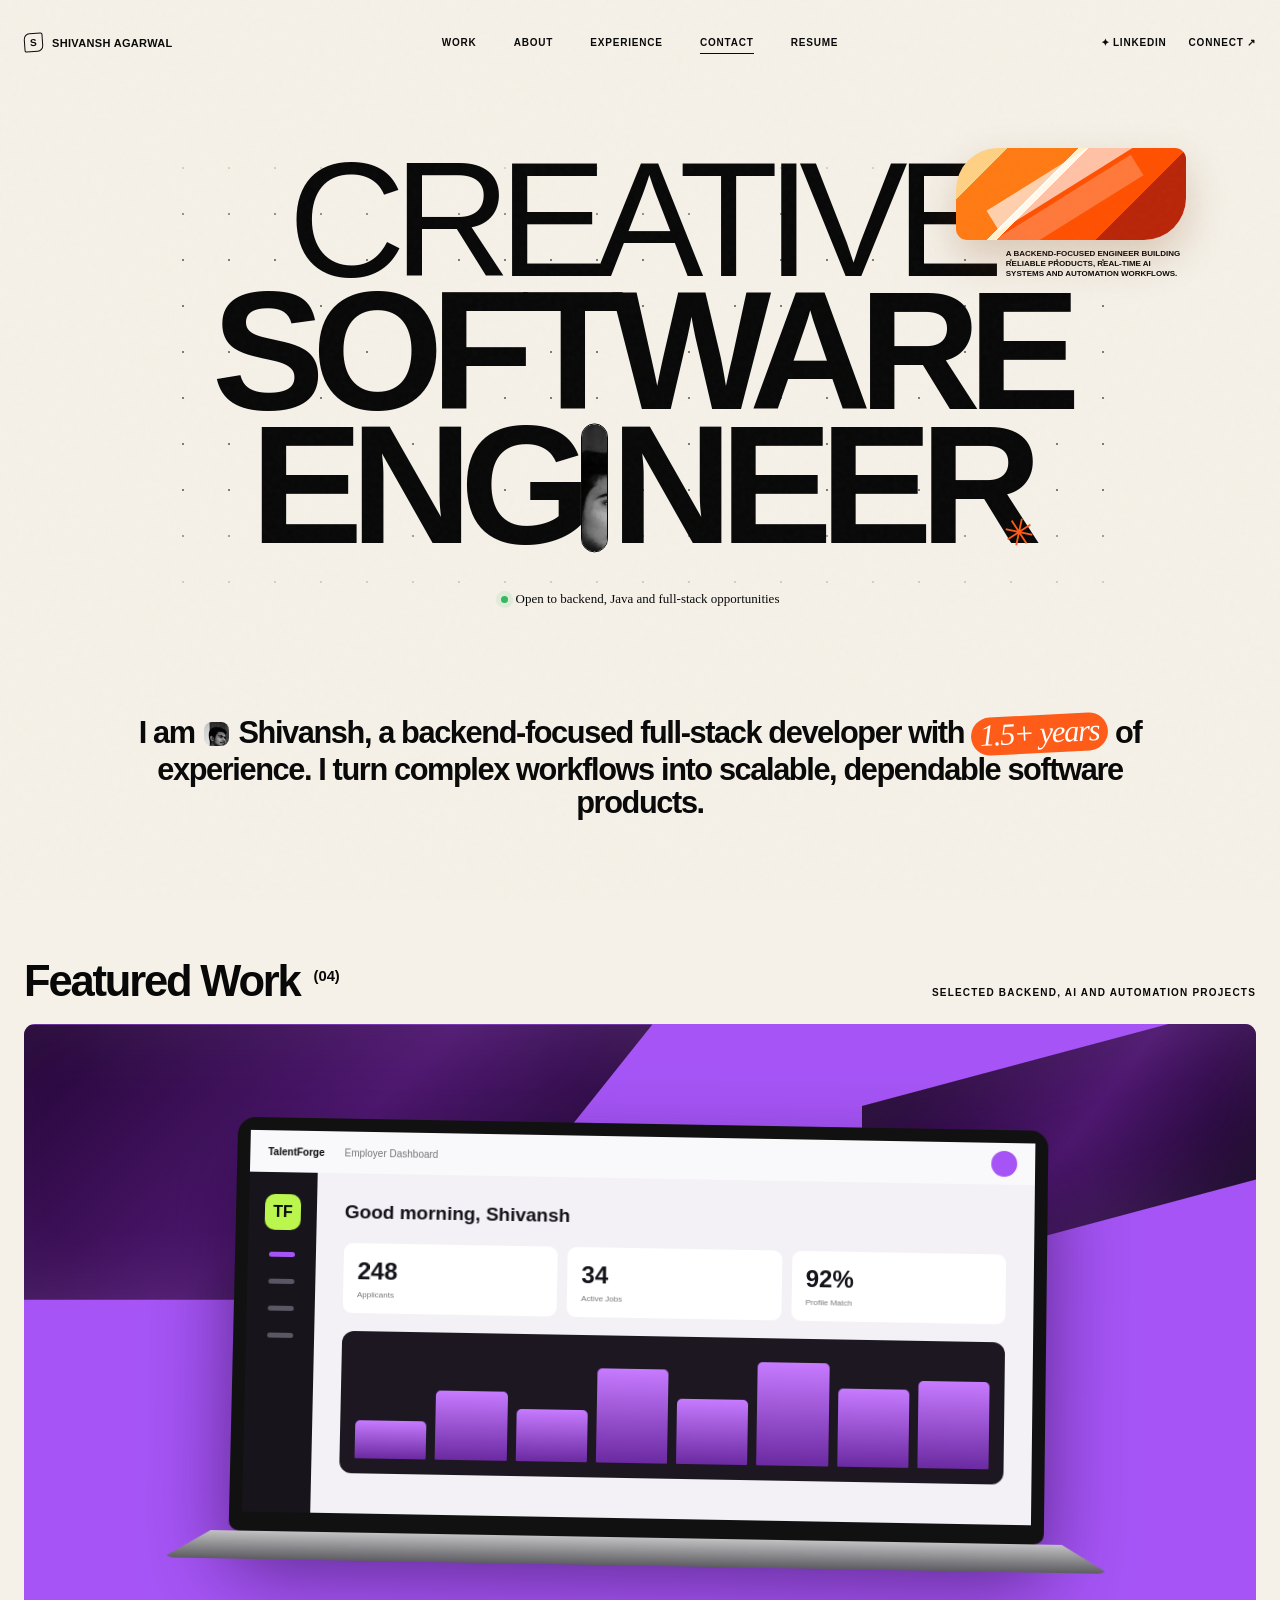
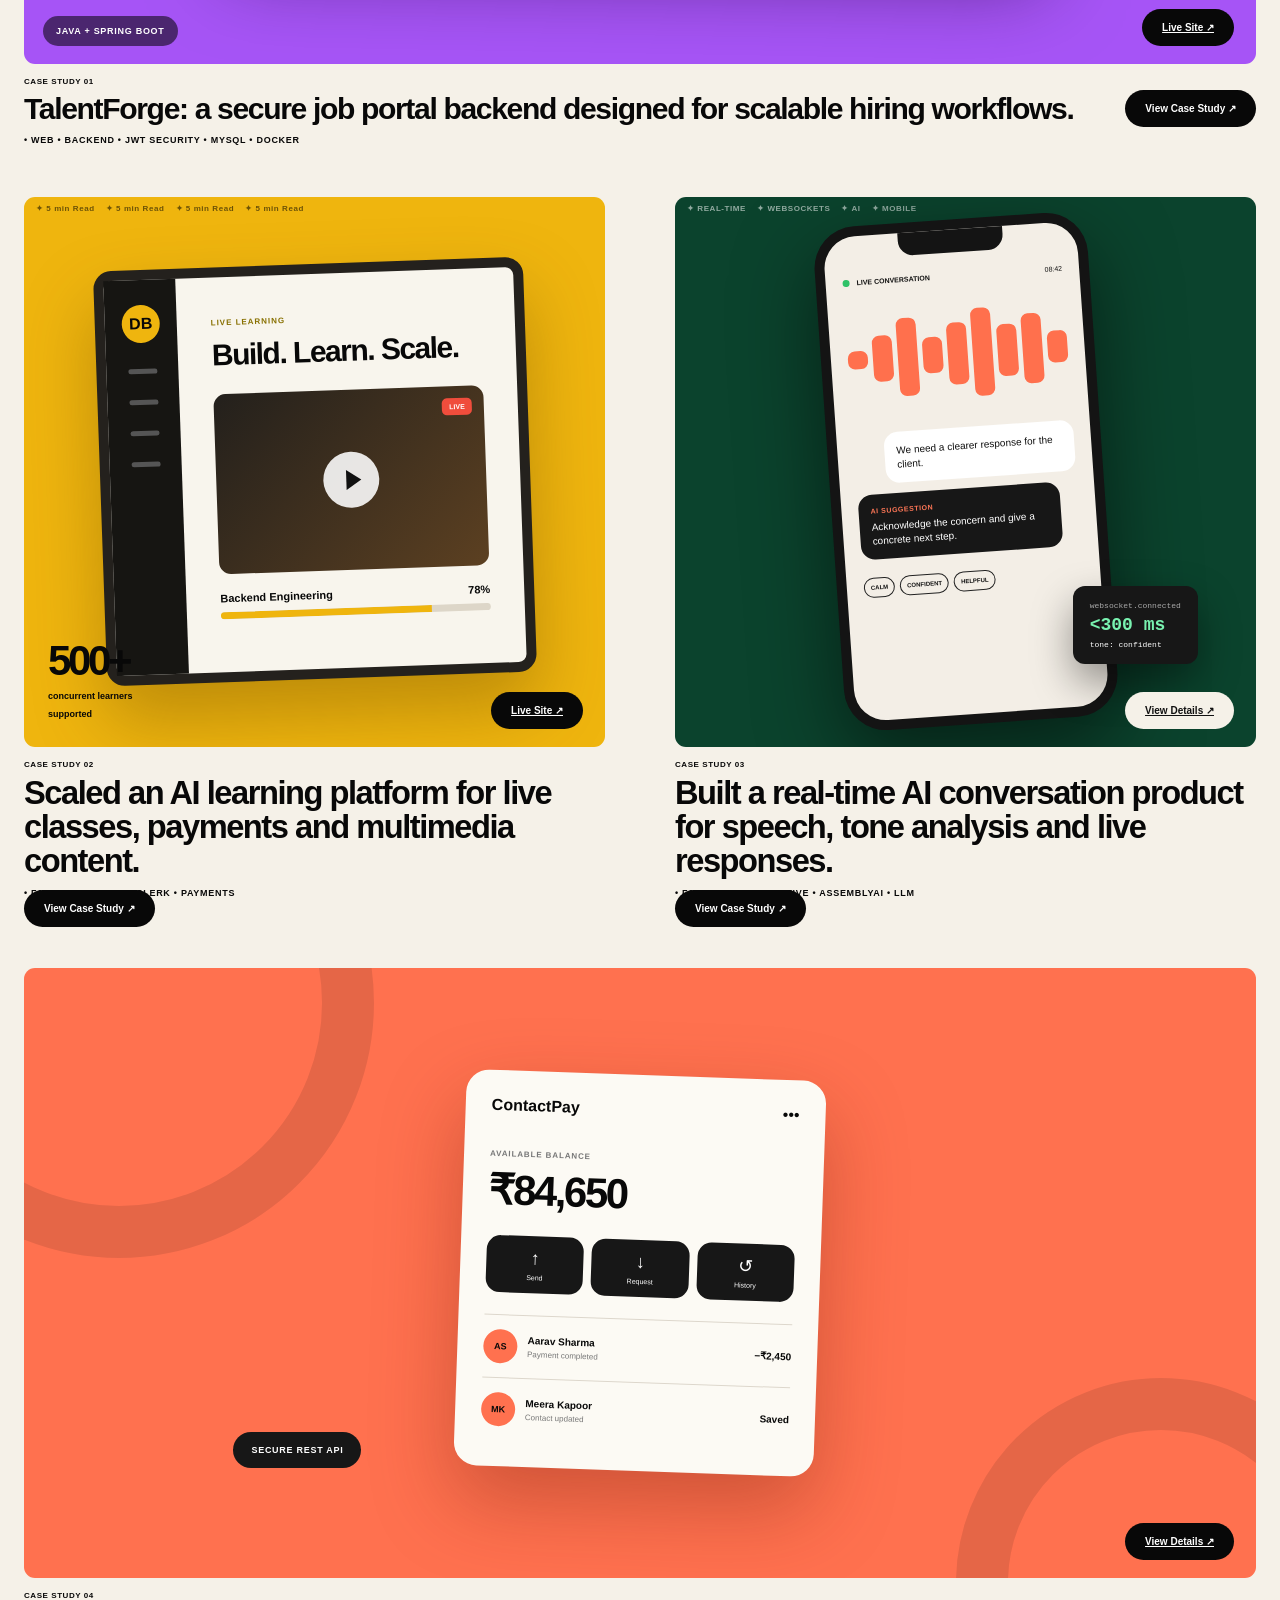
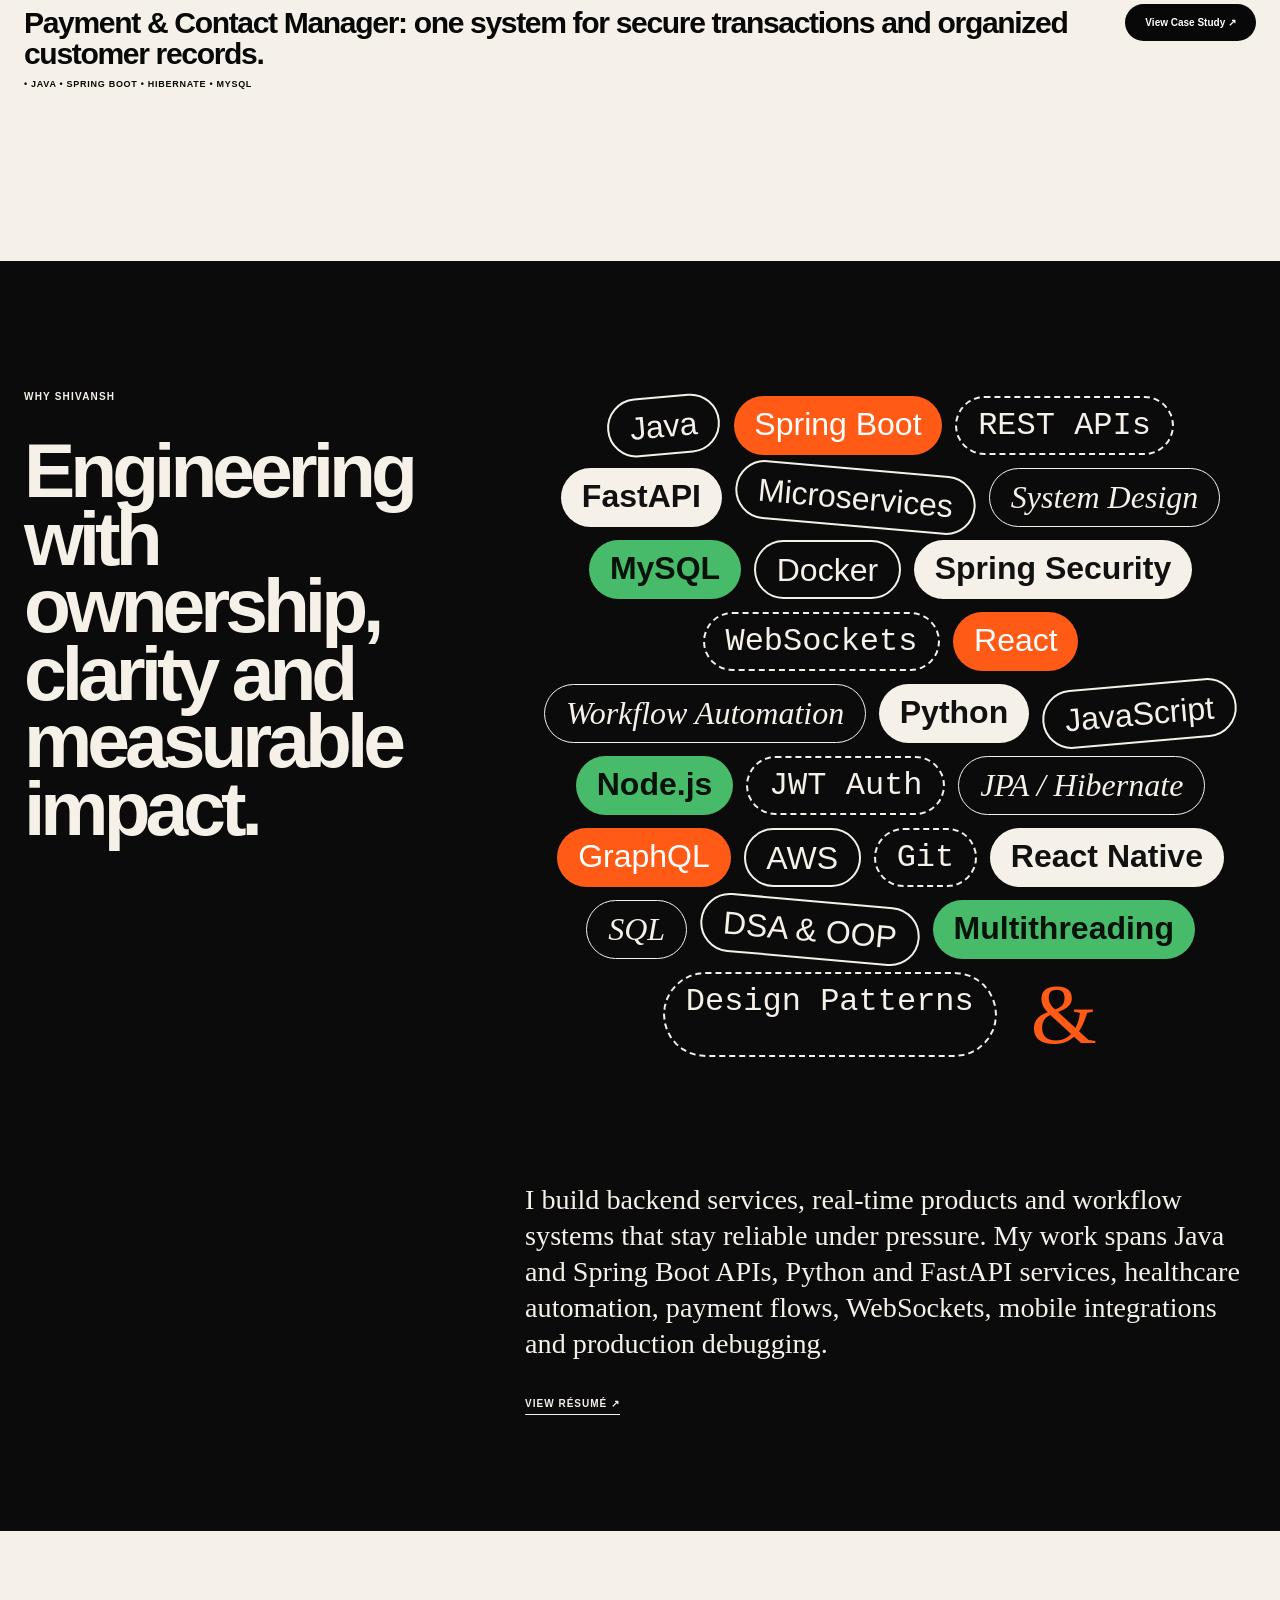
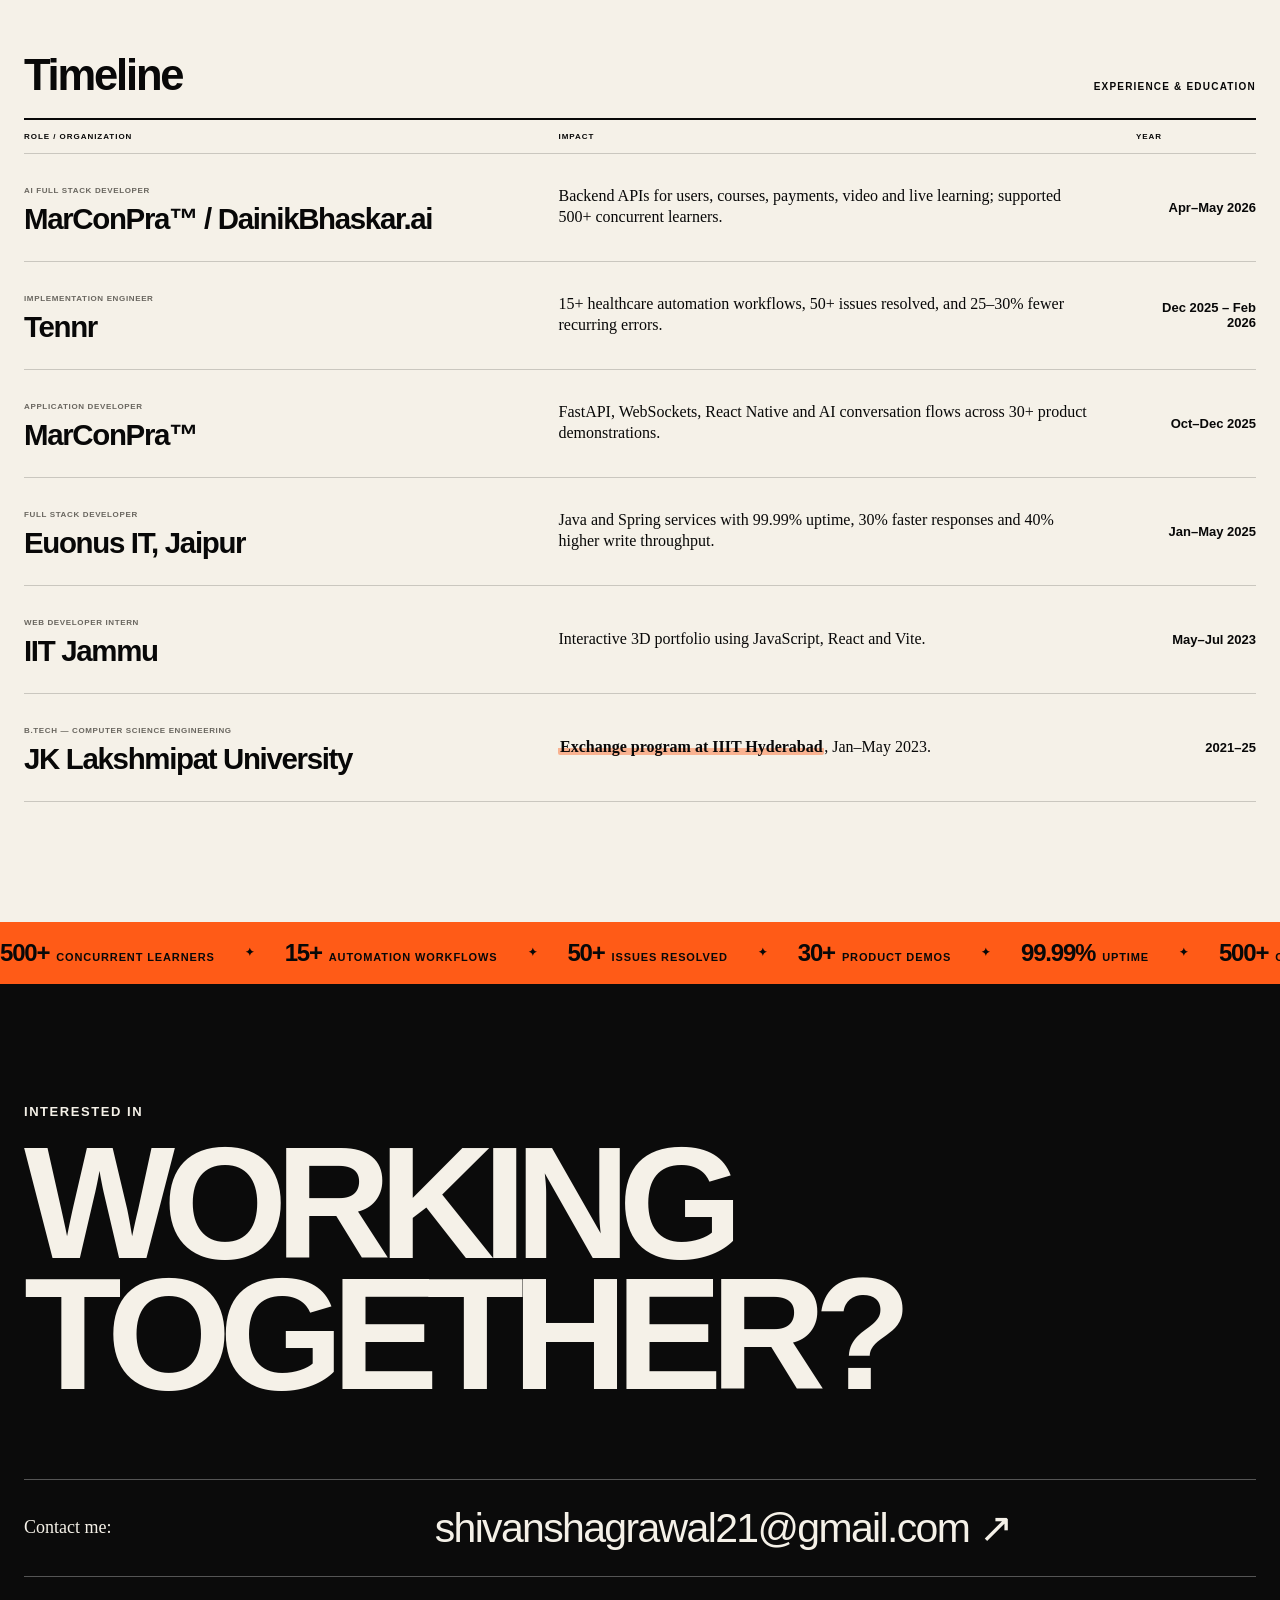
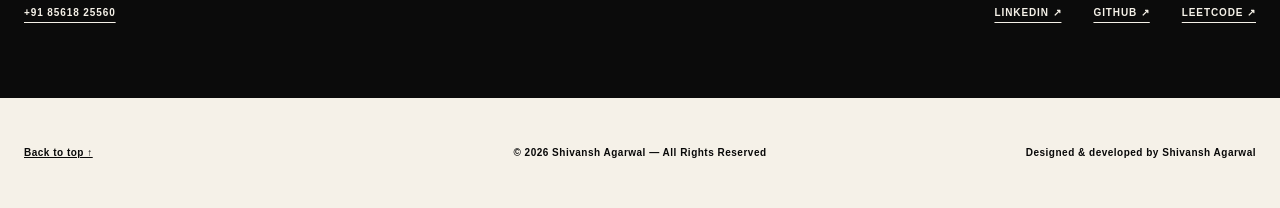
==== commit ecf86475: "Replace location with LinkedIn link in top bar" ====
--- a/index.html
+++ b/index.html
@@ -64,7 +64,7 @@
       <a href="#contact">CONTACT</a>
       <a href="assets/Shivansh_Agarwal_Resume.pdf" target="_blank" rel="noreferrer">RESUME</a>
     </nav>
-    <div class="top-location"><span>✦ INDIA</span><span>JAIPUR, IN</span></div>
+    <a class="top-location" href="https://www.linkedin.com/in/shivansh-agarwal-887657234/" target="_blank" rel="noreferrer"><span>✦ LINKEDIN</span><span>CONNECT ↗</span></a>
     <button class="menu-button" type="button" aria-expanded="false" aria-controls="mobile-menu"><span></span><span></span></button>
   </header>
 
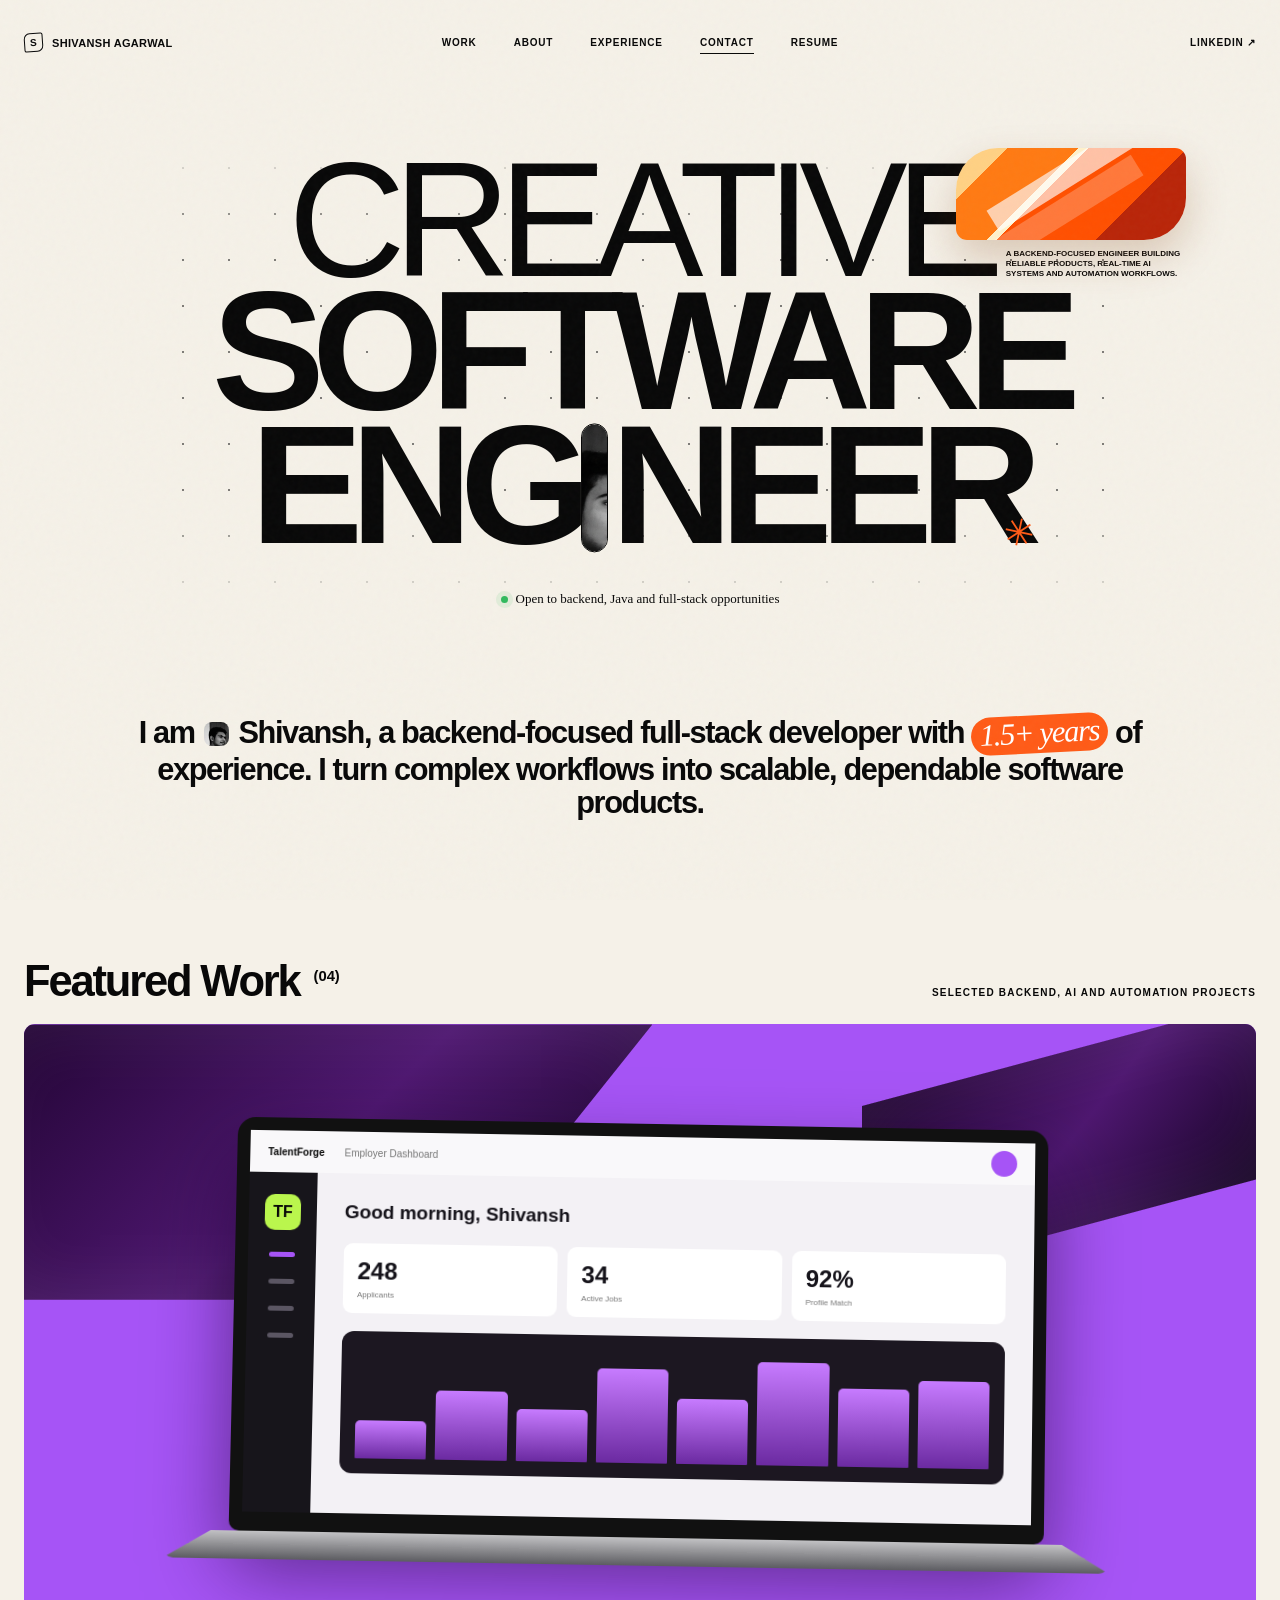
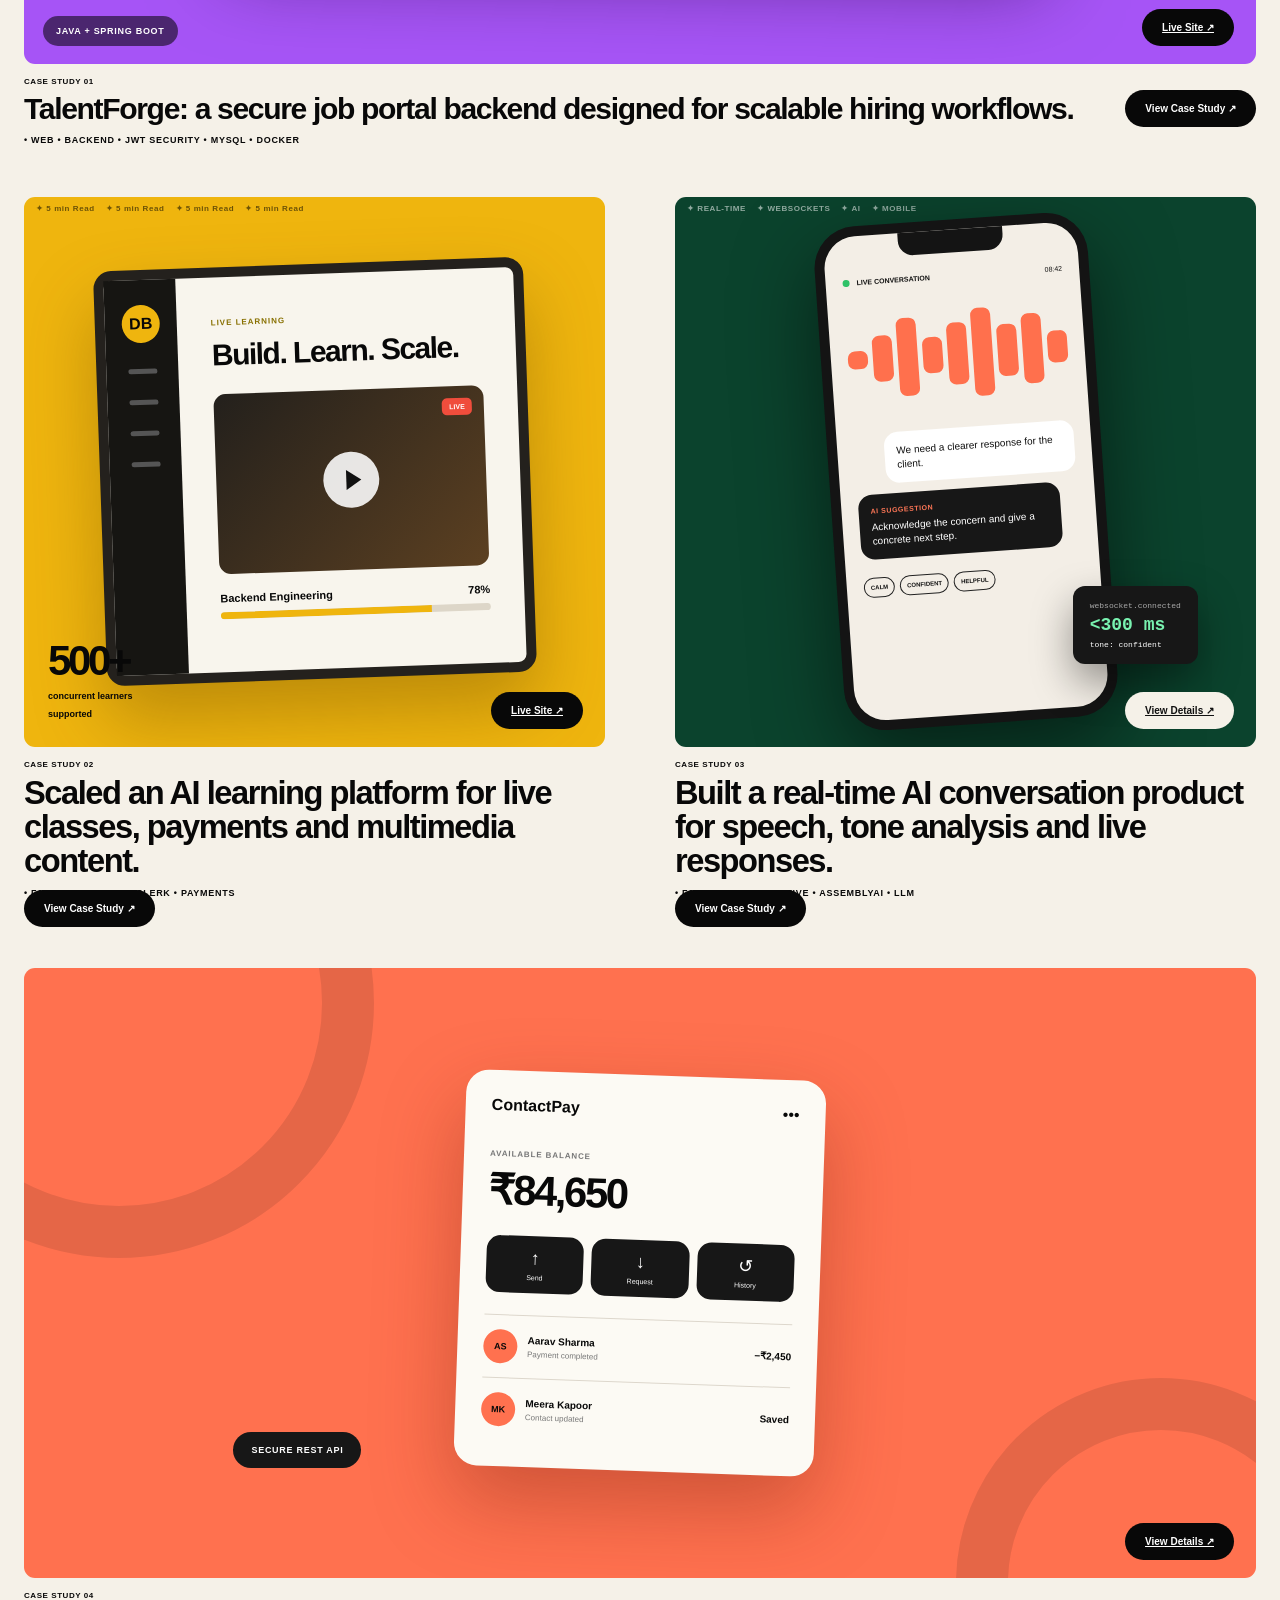
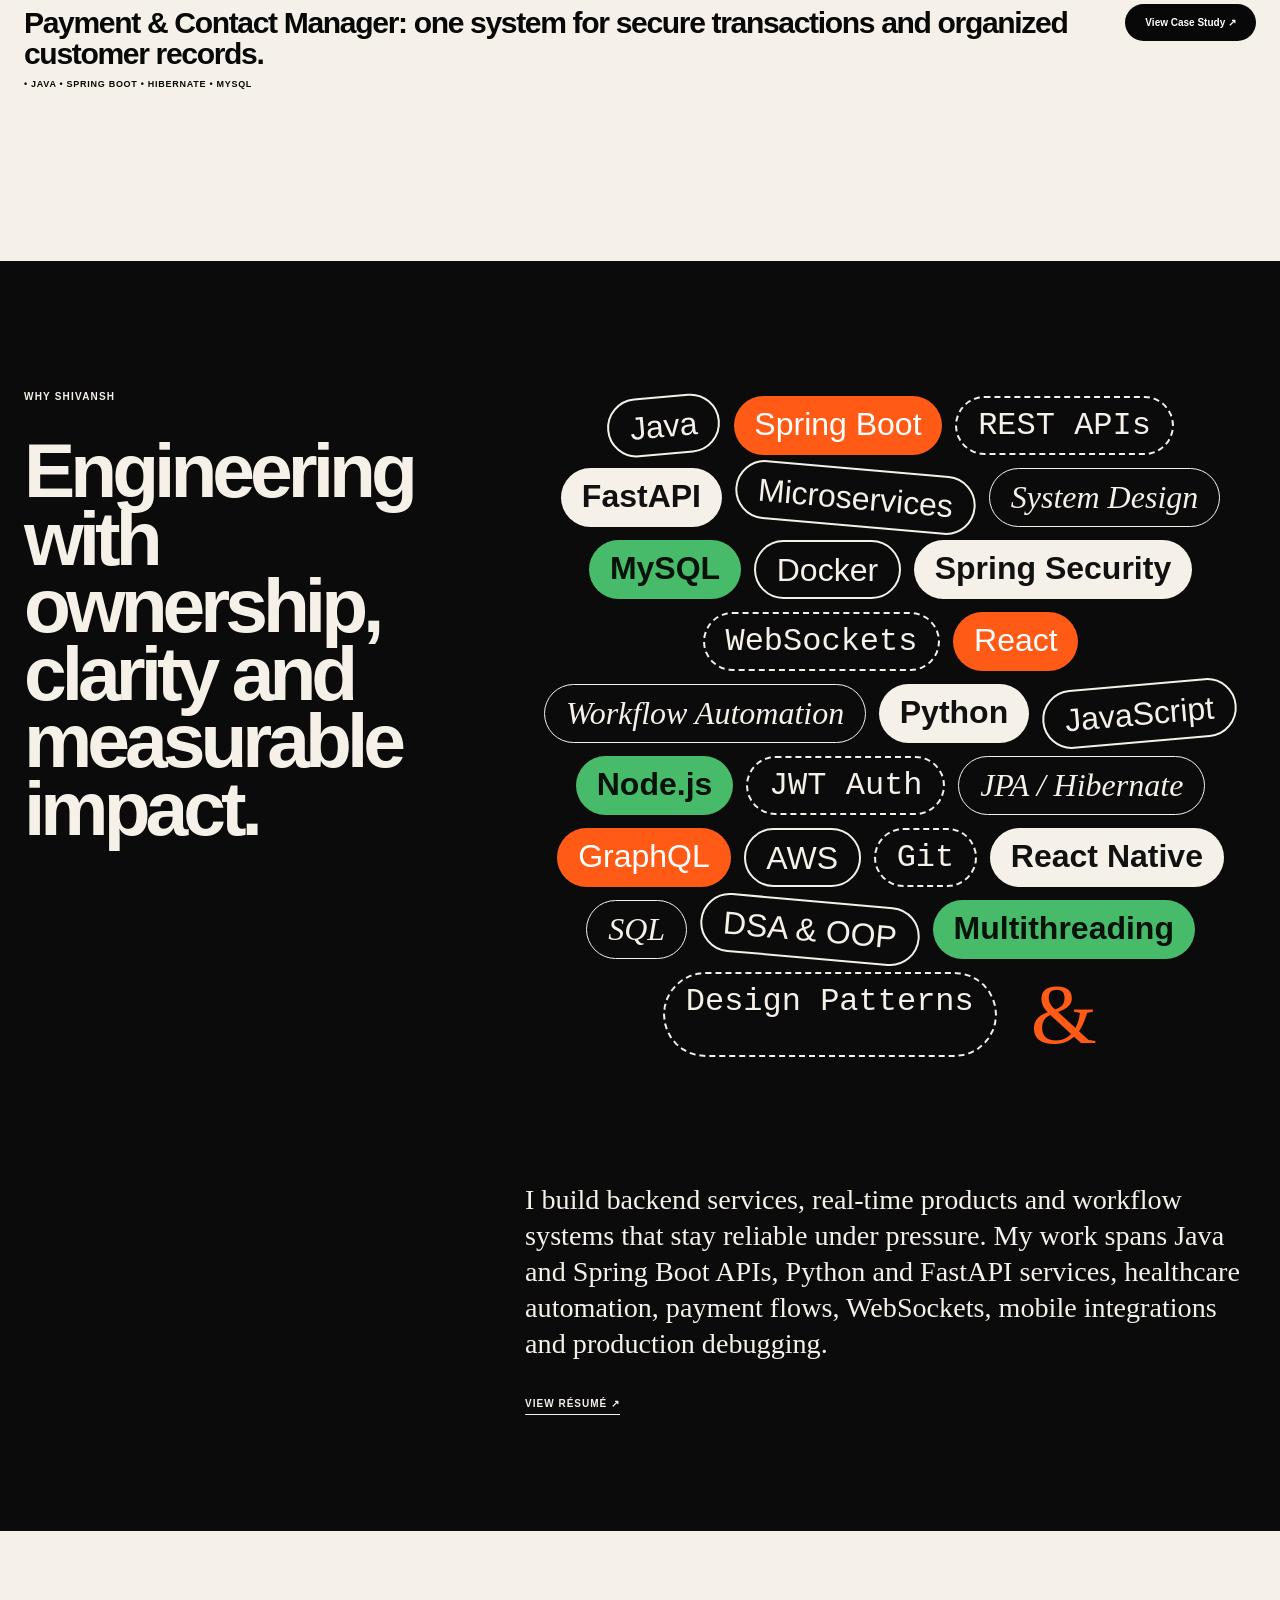
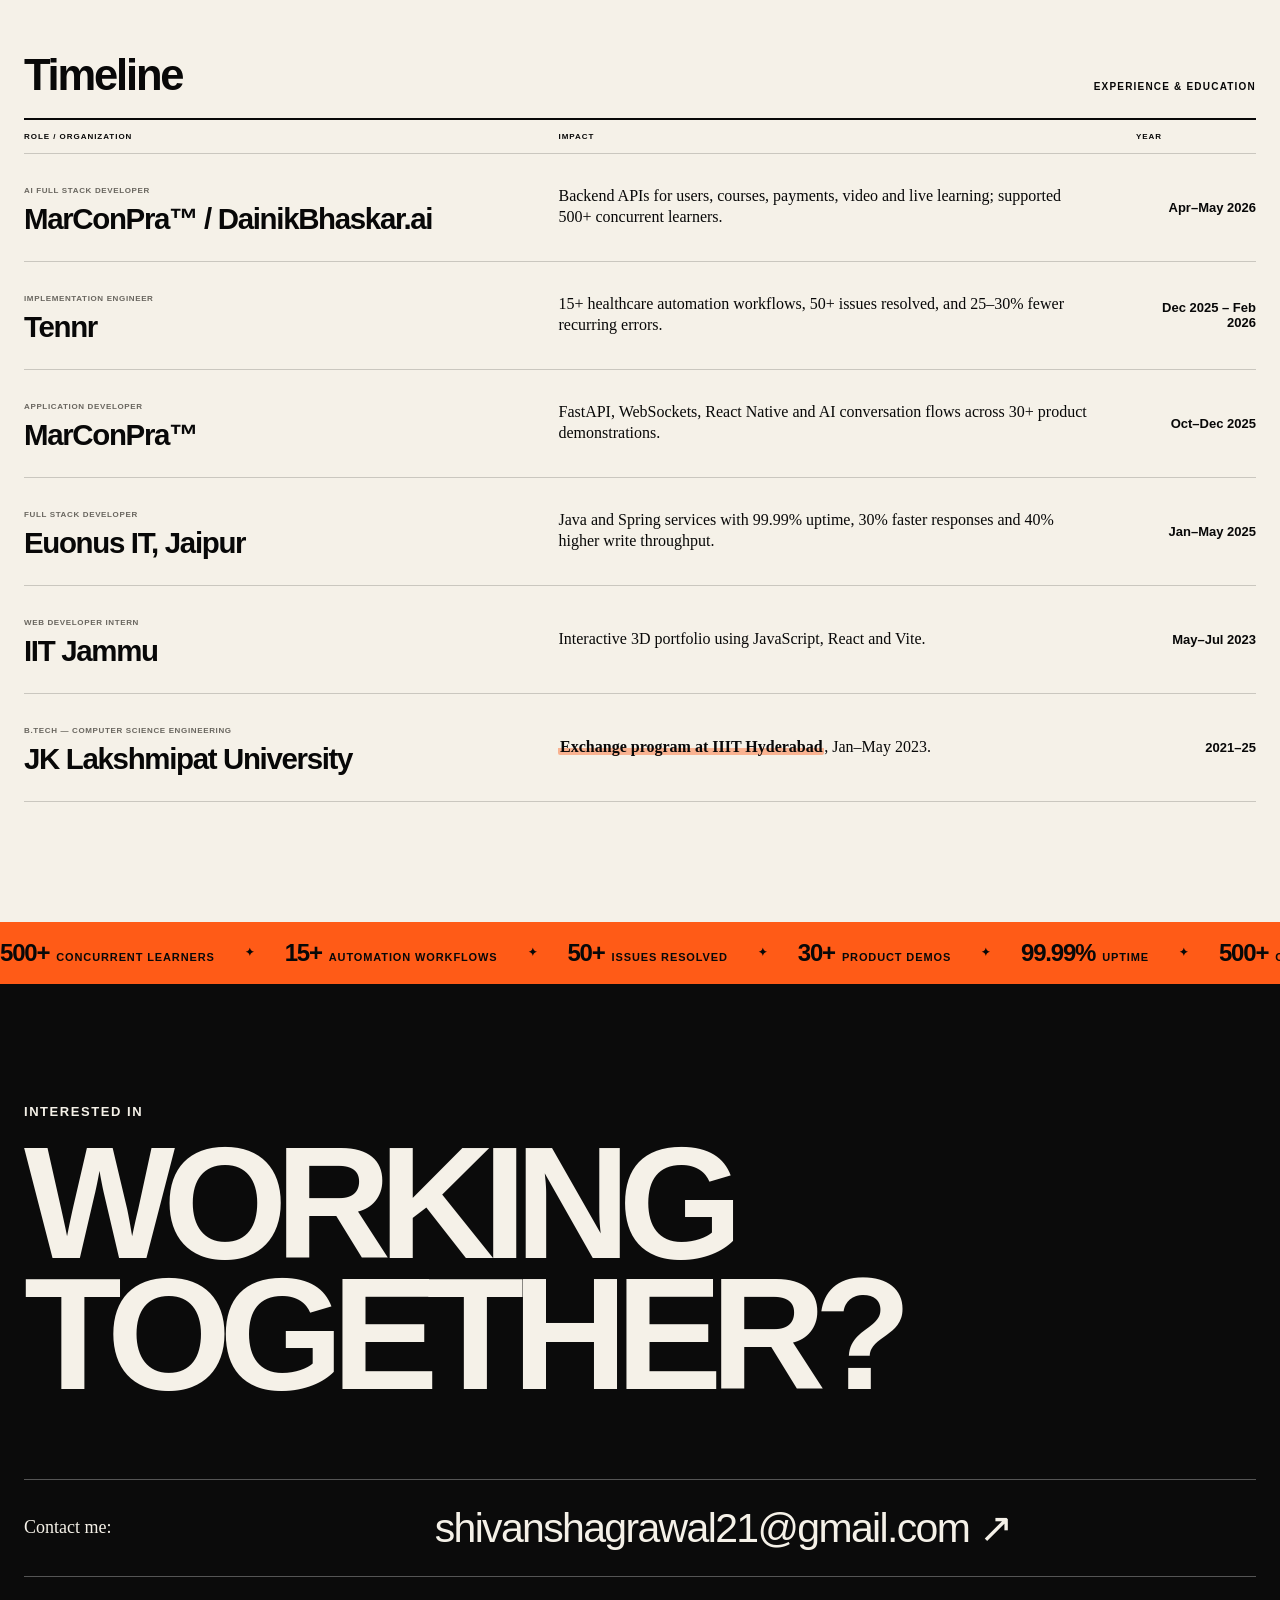
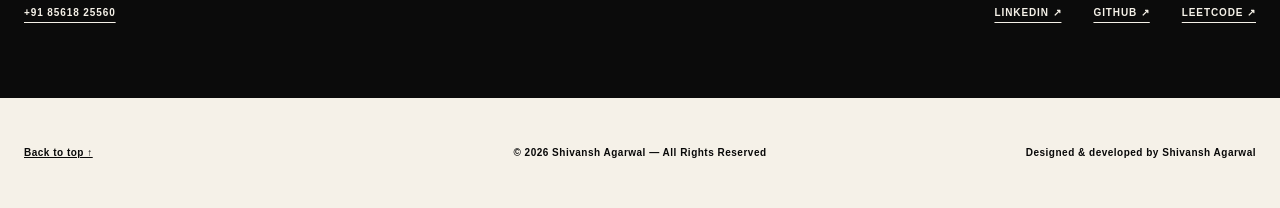
==== commit 31d3a9a9: "Replace location with LinkedIn link in top bar" ====
--- a/index.html
+++ b/index.html
@@ -64,7 +64,7 @@
       <a href="#contact">CONTACT</a>
       <a href="assets/Shivansh_Agarwal_Resume.pdf" target="_blank" rel="noreferrer">RESUME</a>
     </nav>
-    <a class="top-location" href="https://www.linkedin.com/in/shivansh-agarwal-887657234/" target="_blank" rel="noreferrer"><span>✦ LINKEDIN</span><span>CONNECT ↗</span></a>
+    <a class="top-location" href="https://www.linkedin.com/in/shivansh-agarwal-887657234/" target="_blank" rel="noreferrer"><span>LINKEDIN ↗</span></a>
     <button class="menu-button" type="button" aria-expanded="false" aria-controls="mobile-menu"><span></span><span></span></button>
   </header>
 
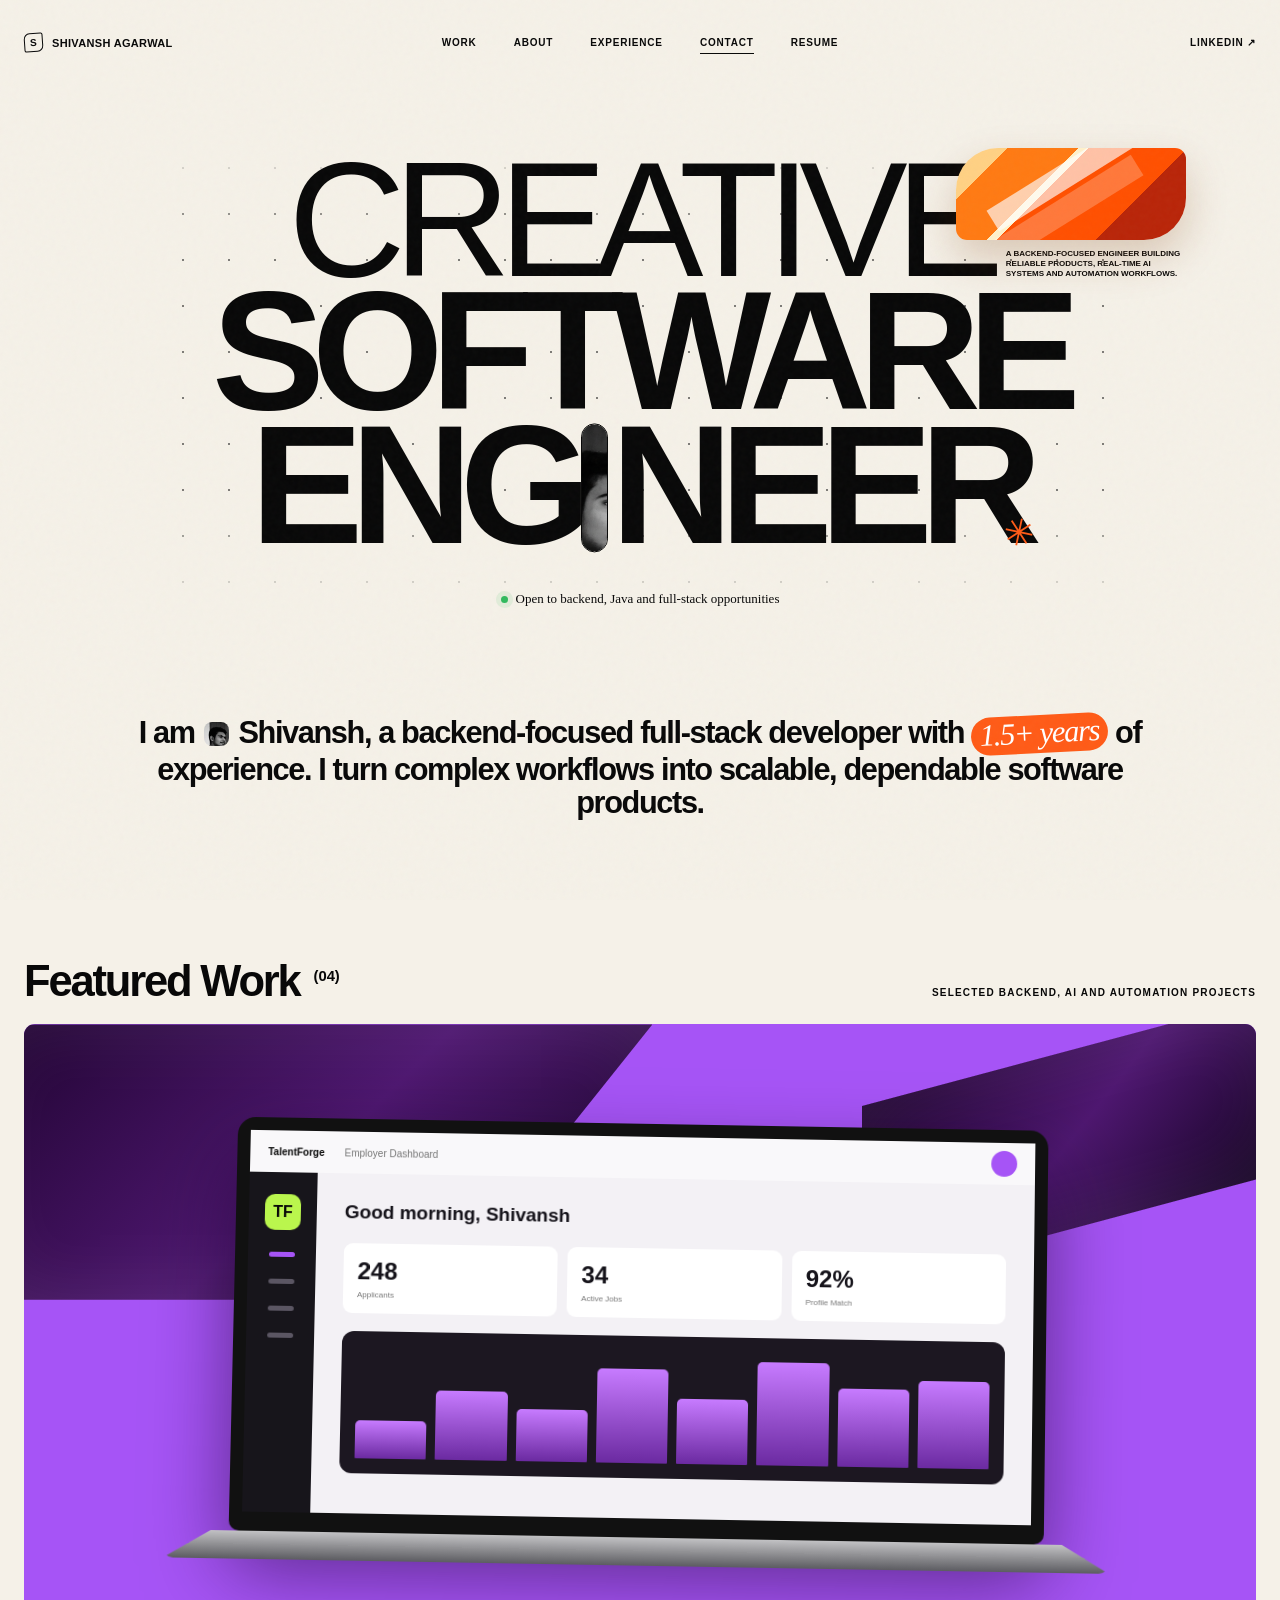
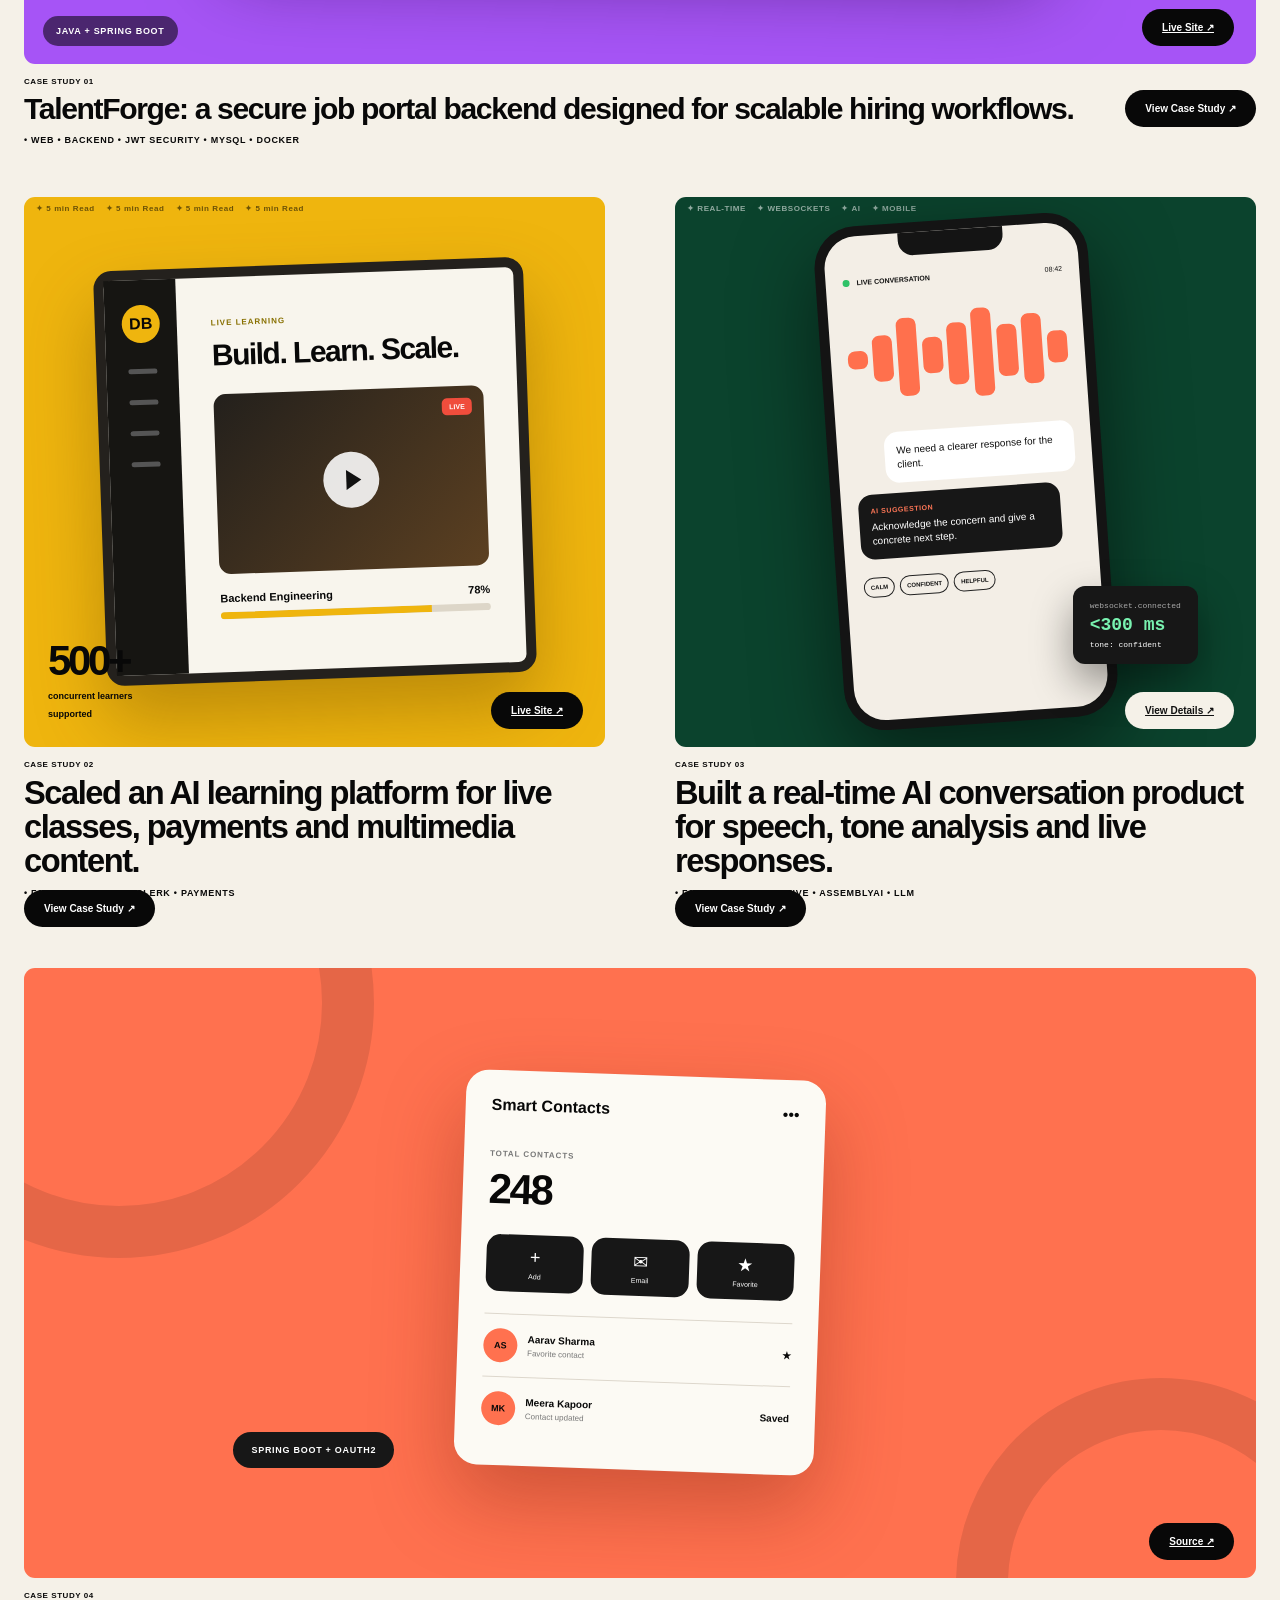
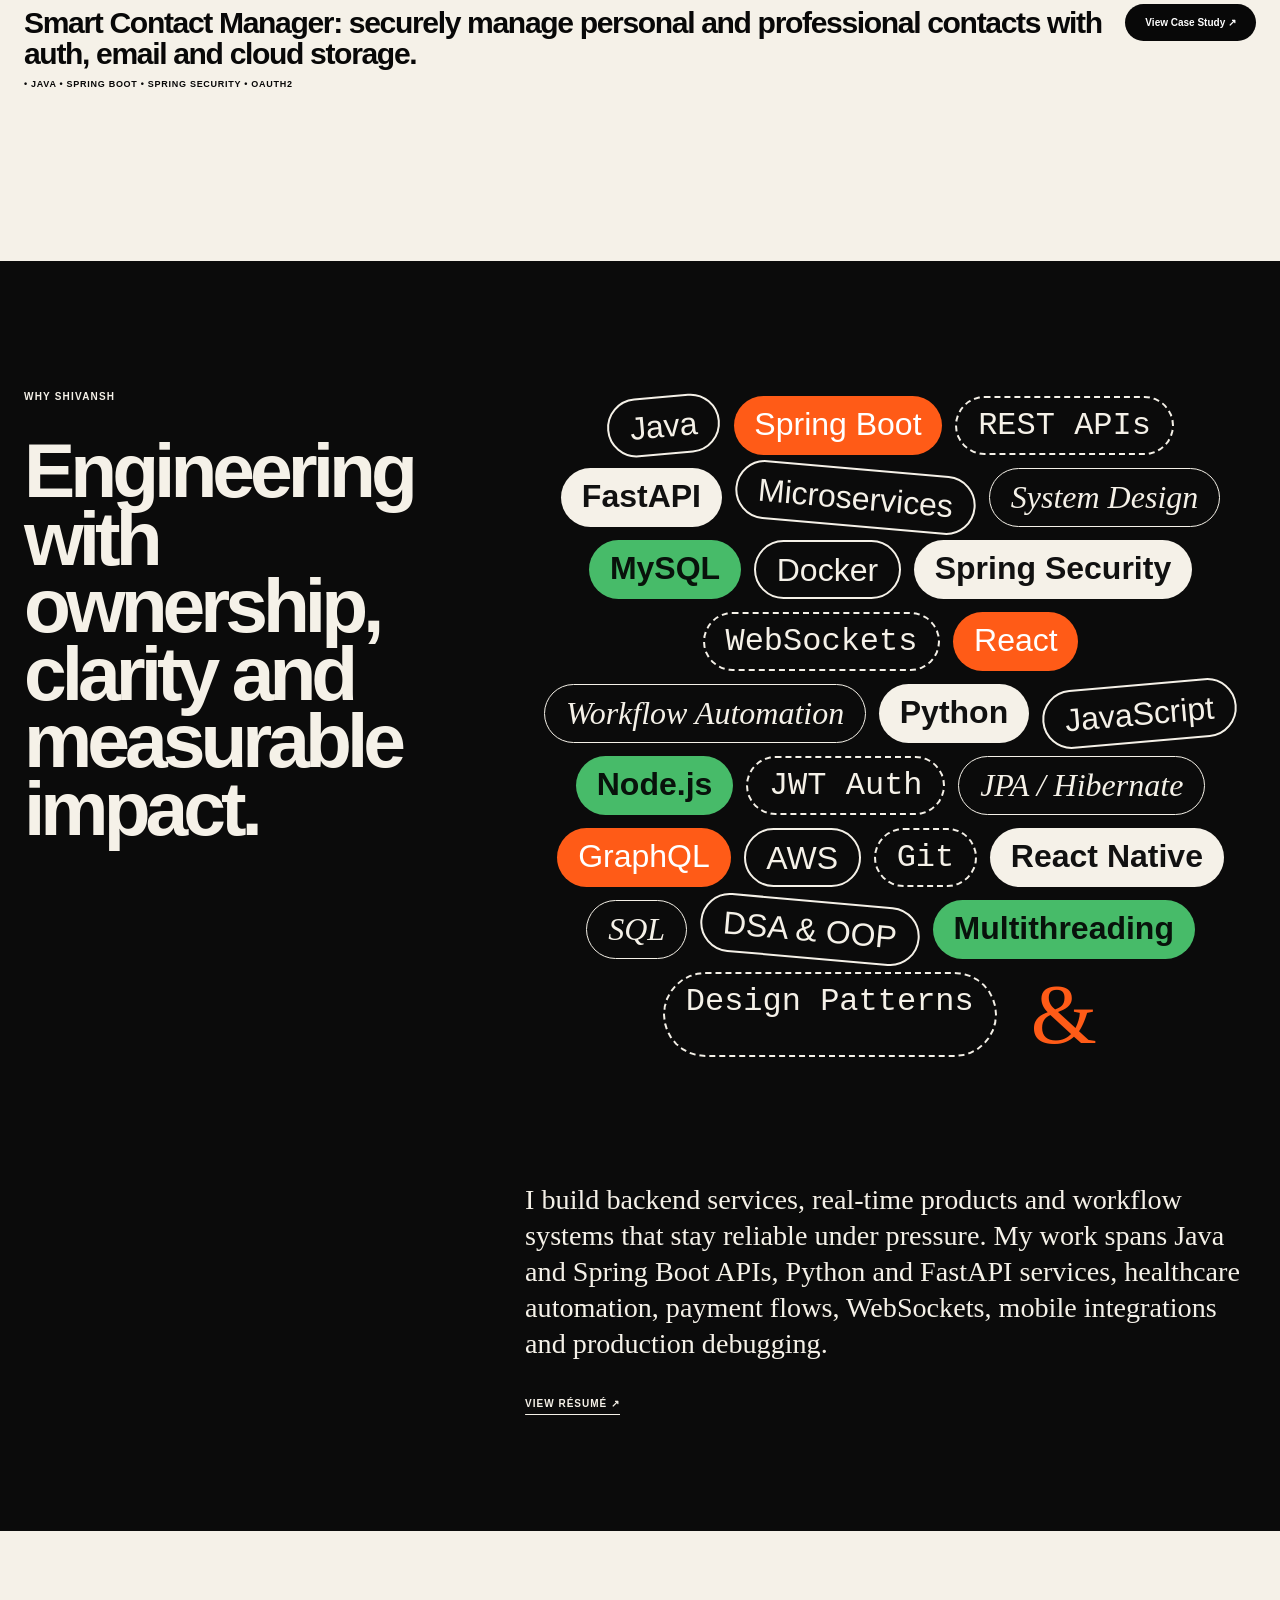
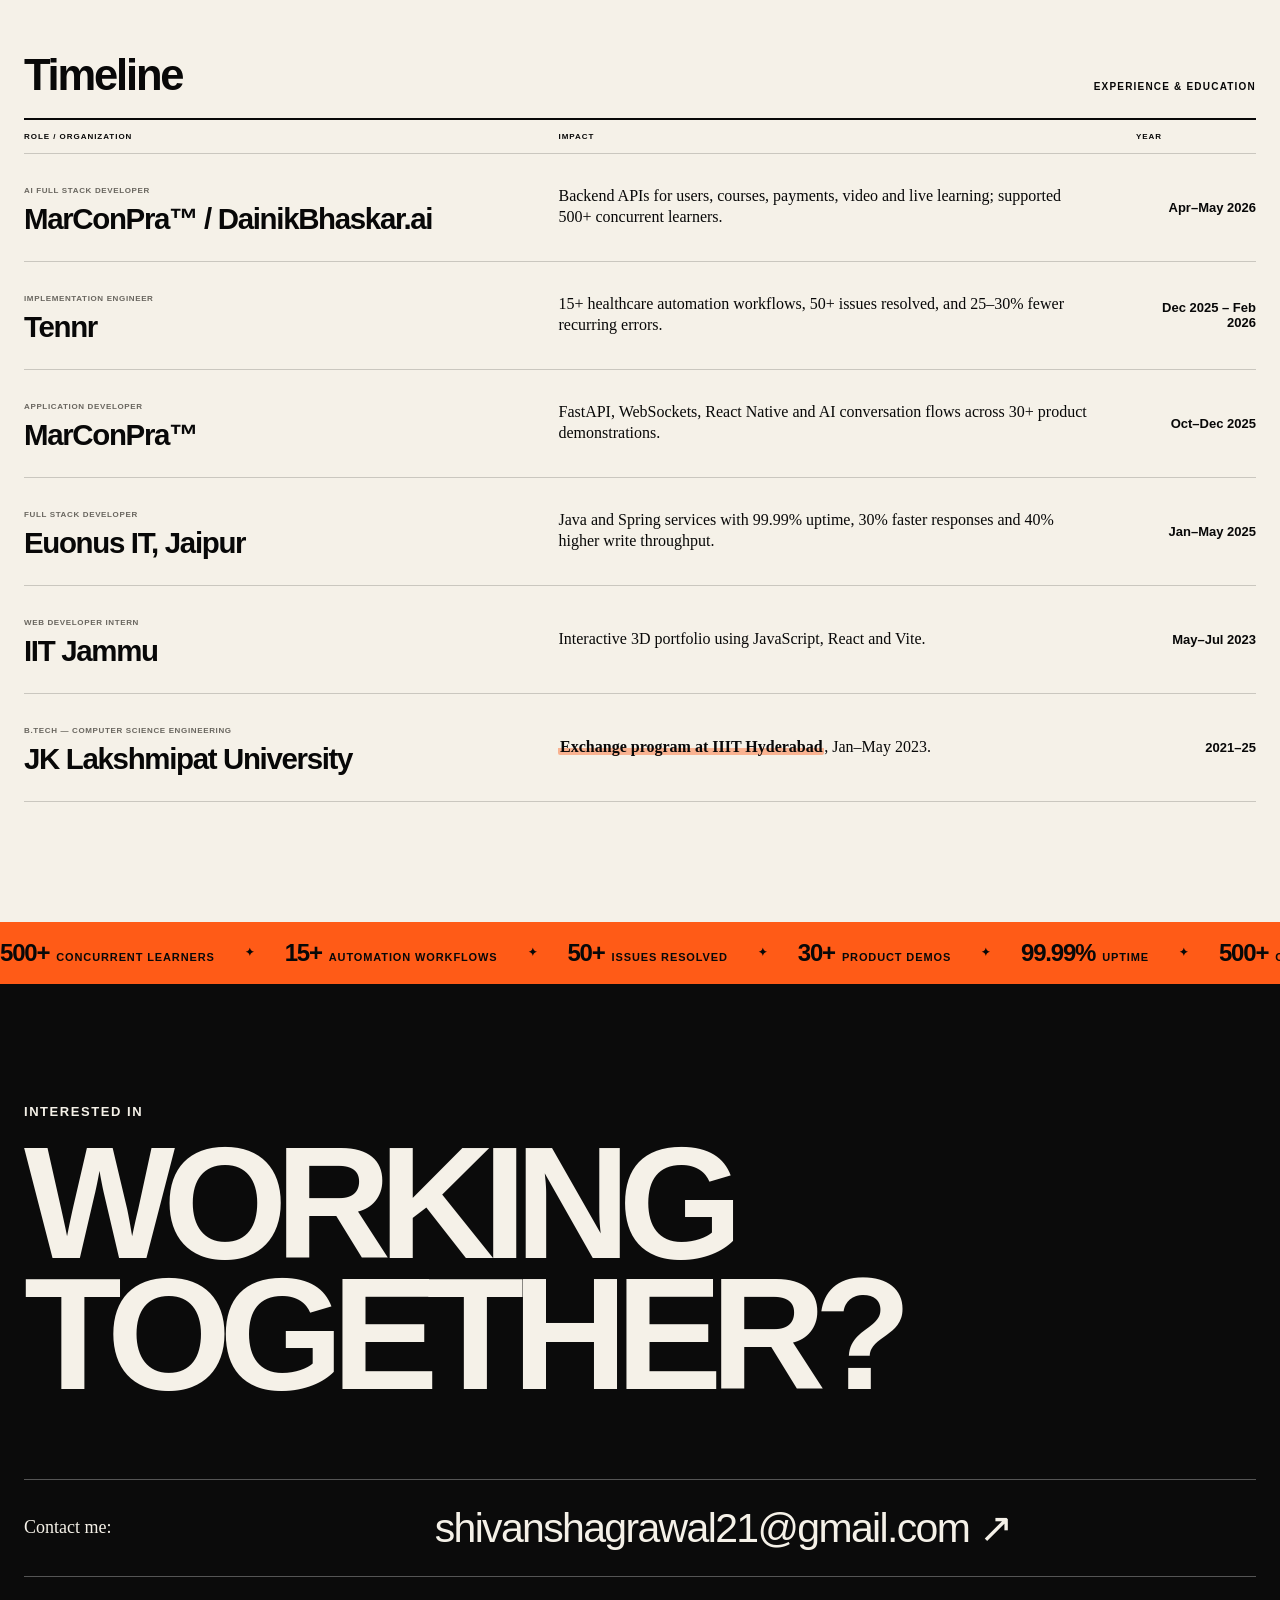
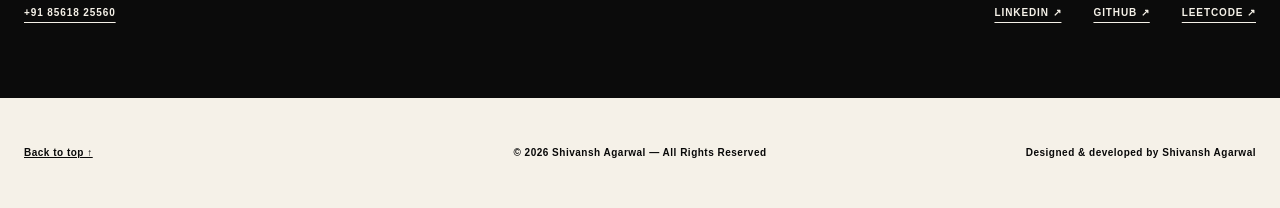
==== commit 346e7543: "Rename to Smart Contact Manager; rebuild case study from repo" ====
--- a/index.html
+++ b/index.html
@@ -151,20 +151,20 @@
         </article>
       </div>
 
-      <article class="case-card case-wide reveal" data-href="work/payment-contact-manager/index.html" role="link" tabindex="0" aria-label="Open Payment & Contact Manager case study">
+      <article class="case-card case-wide reveal" data-href="work/smart-contact-manager/index.html" role="link" tabindex="0" aria-label="Open Smart Contact Manager case study">
         <div class="case-visual payment-visual">
           <div class="payment-orbit orbit-one"></div><div class="payment-orbit orbit-two"></div>
           <div class="payment-app">
-            <div class="payment-head"><b>ContactPay</b><span>•••</span></div>
-            <small>AVAILABLE BALANCE</small><h4>₹84,650</h4>
-            <div class="payment-actions"><span>↑<small>Send</small></span><span>↓<small>Request</small></span><span>↺<small>History</small></span></div>
-            <div class="contact-row"><i>AS</i><p><b>Aarav Sharma</b><small>Payment completed</small></p><strong>−₹2,450</strong></div>
+            <div class="payment-head"><b>Smart Contacts</b><span>•••</span></div>
+            <small>TOTAL CONTACTS</small><h4>248</h4>
+            <div class="payment-actions"><span>+<small>Add</small></span><span>✉<small>Email</small></span><span>★<small>Favorite</small></span></div>
+            <div class="contact-row"><i>AS</i><p><b>Aarav Sharma</b><small>Favorite contact</small></p><strong>★</strong></div>
             <div class="contact-row"><i>MK</i><p><b>Meera Kapoor</b><small>Contact updated</small></p><strong>Saved</strong></div>
           </div>
-          <div class="api-badge">SECURE REST API</div>
-          <a class="visual-action" href="work/payment-contact-manager/index.html">View Details ↗</a>
-        </div>
-        <div class="case-copy"><span>CASE STUDY 04</span><h3>Payment & Contact Manager: one system for secure transactions and organized customer records.</h3><p>• JAVA • SPRING BOOT • HIBERNATE • MYSQL</p><a class="case-study-link" href="work/payment-contact-manager/index.html">View Case Study ↗</a></div>
+          <div class="api-badge">SPRING BOOT + OAUTH2</div>
+          <a class="visual-action" href="https://github.com/shivanshagarwal10/smart-contact-manager" target="_blank" rel="noreferrer">Source ↗</a>
+        </div>
+        <div class="case-copy"><span>CASE STUDY 04</span><h3>Smart Contact Manager: securely manage personal and professional contacts with auth, email and cloud storage.</h3><p>• JAVA • SPRING BOOT • SPRING SECURITY • OAUTH2</p><a class="case-study-link" href="work/smart-contact-manager/index.html">View Case Study ↗</a></div>
       </article>
     </section>
 
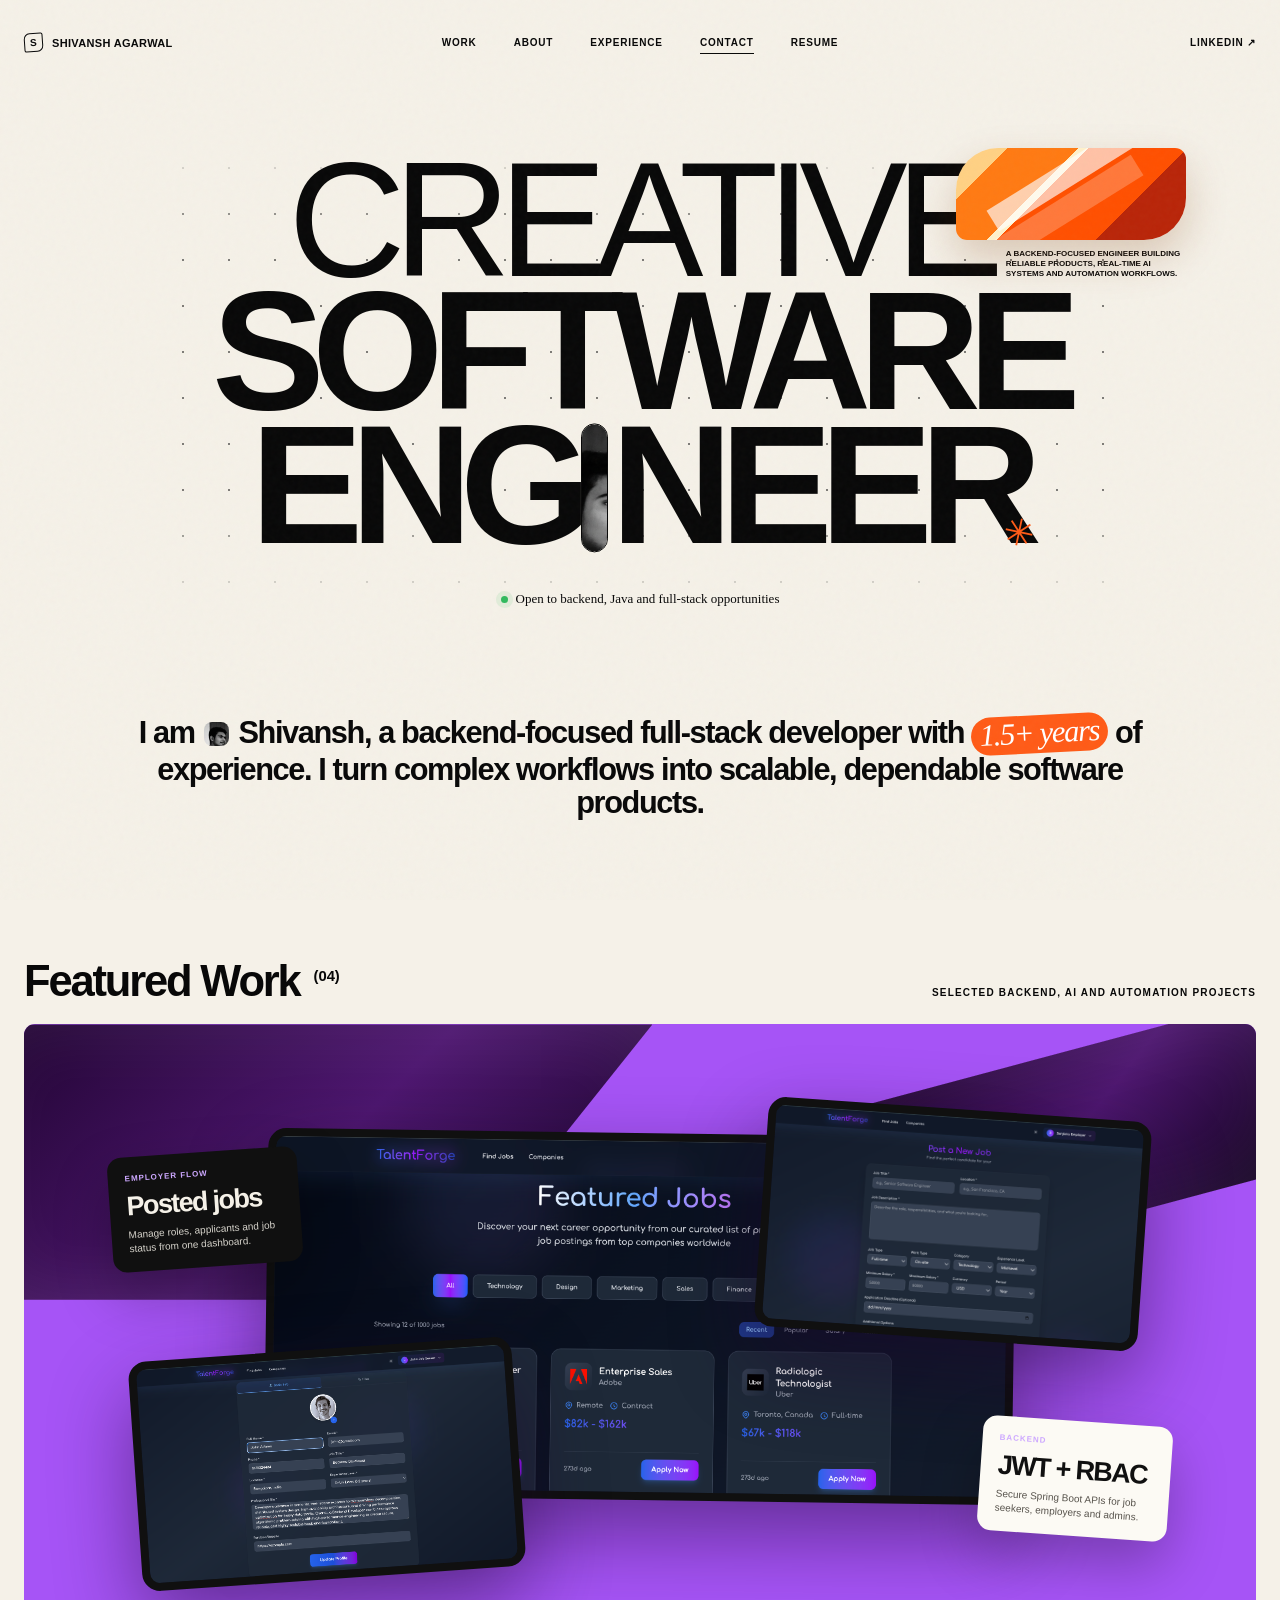
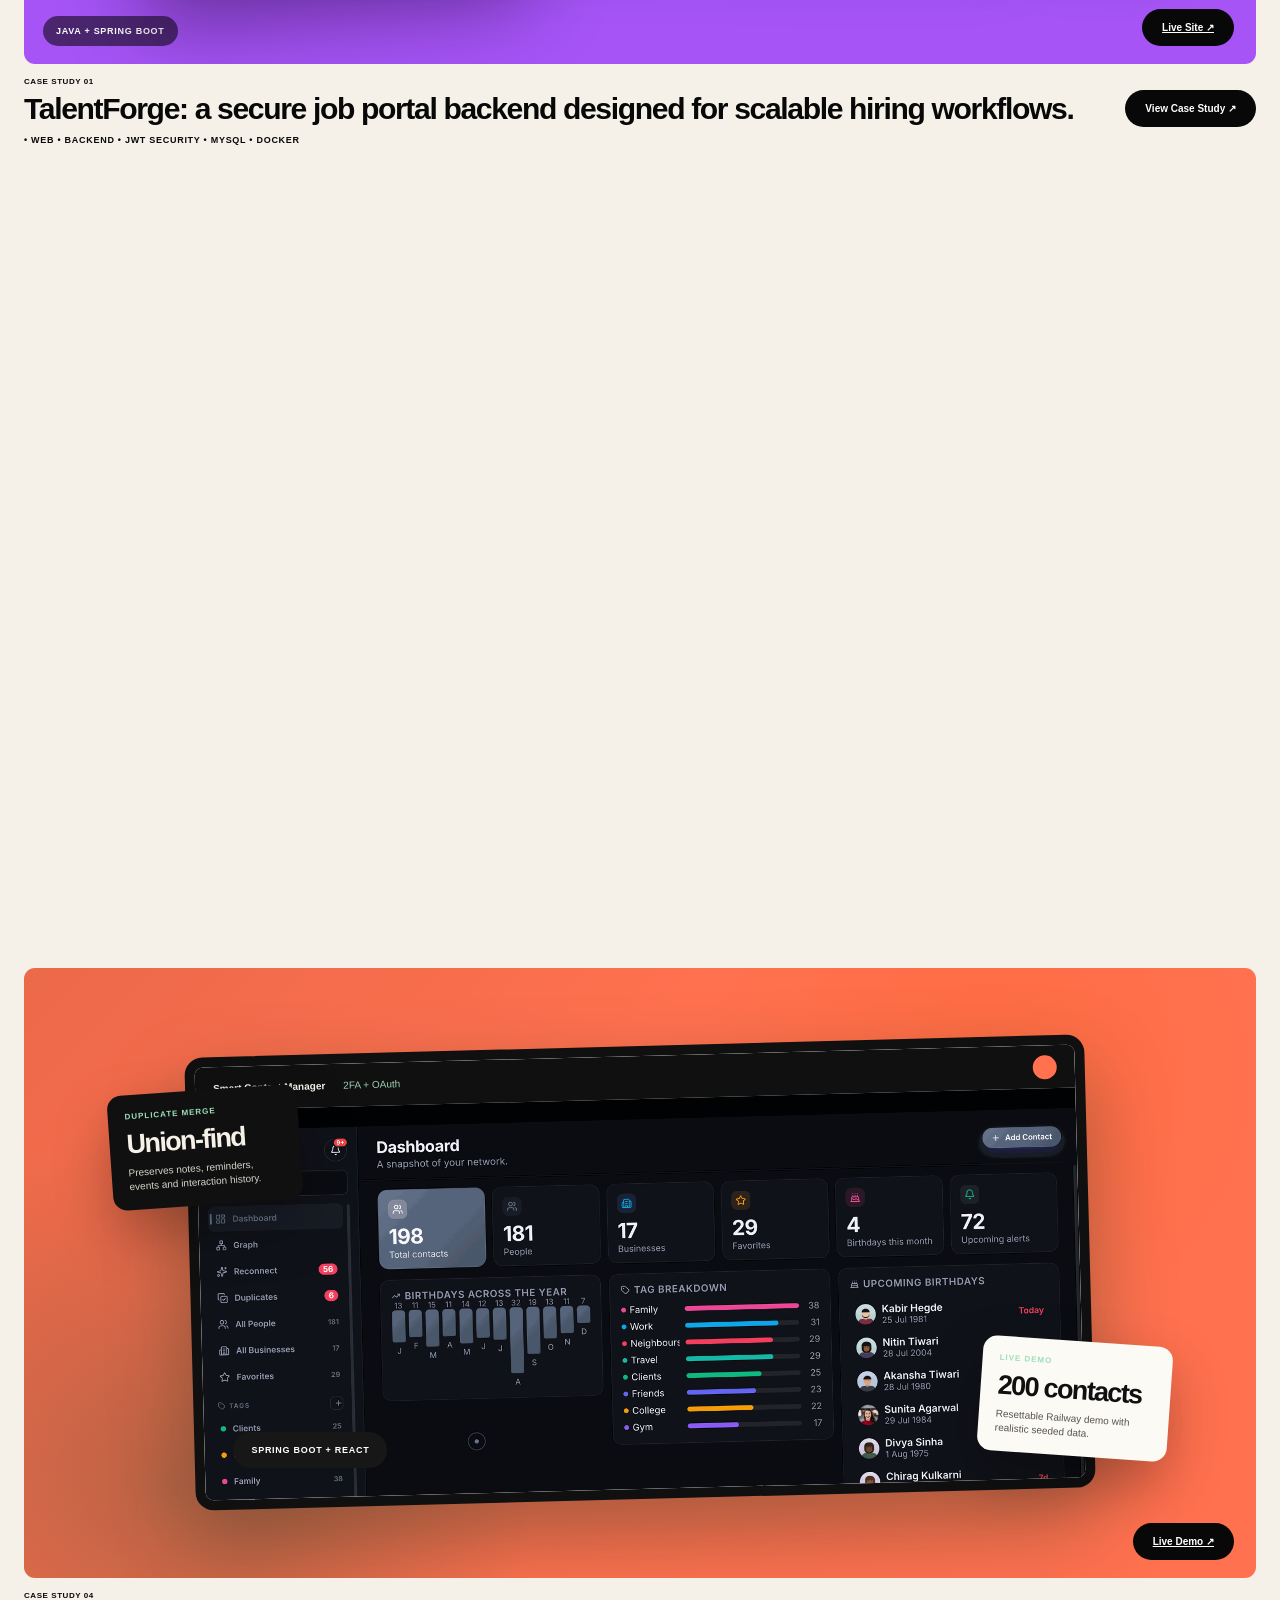
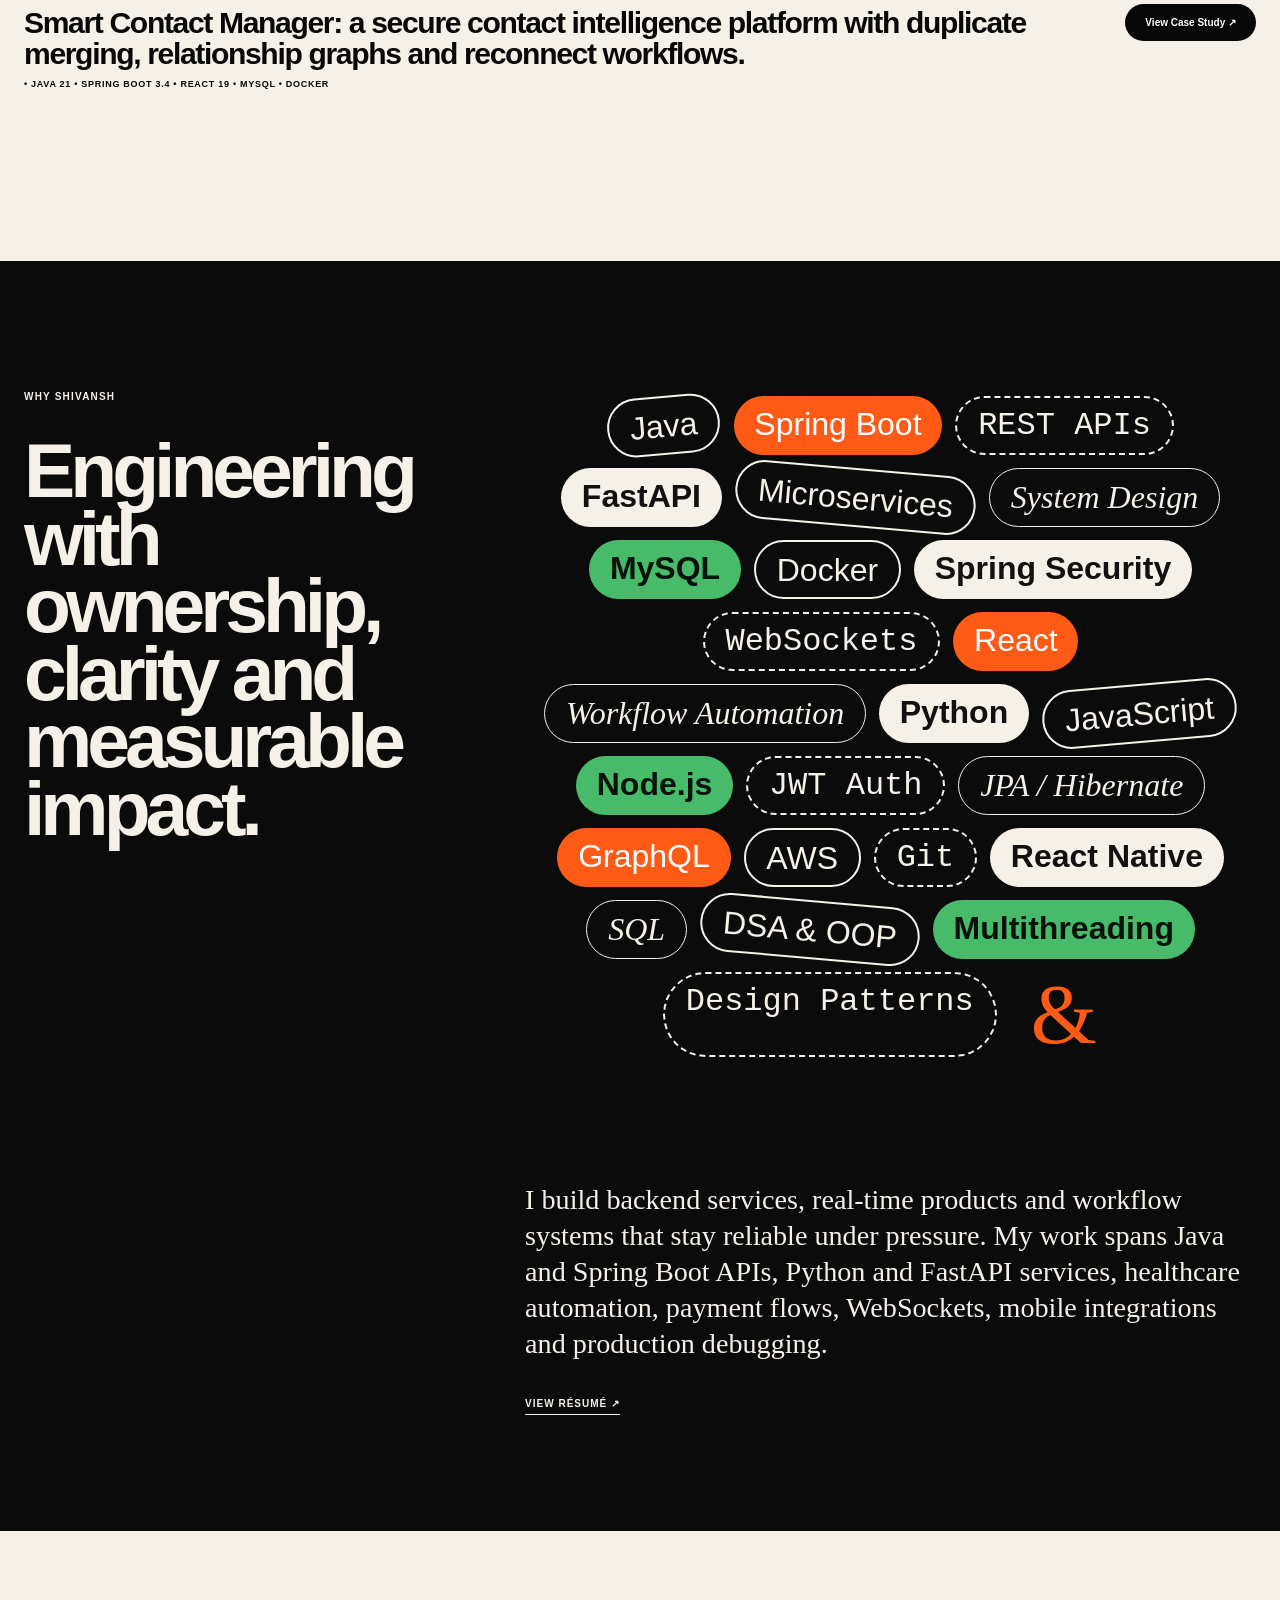
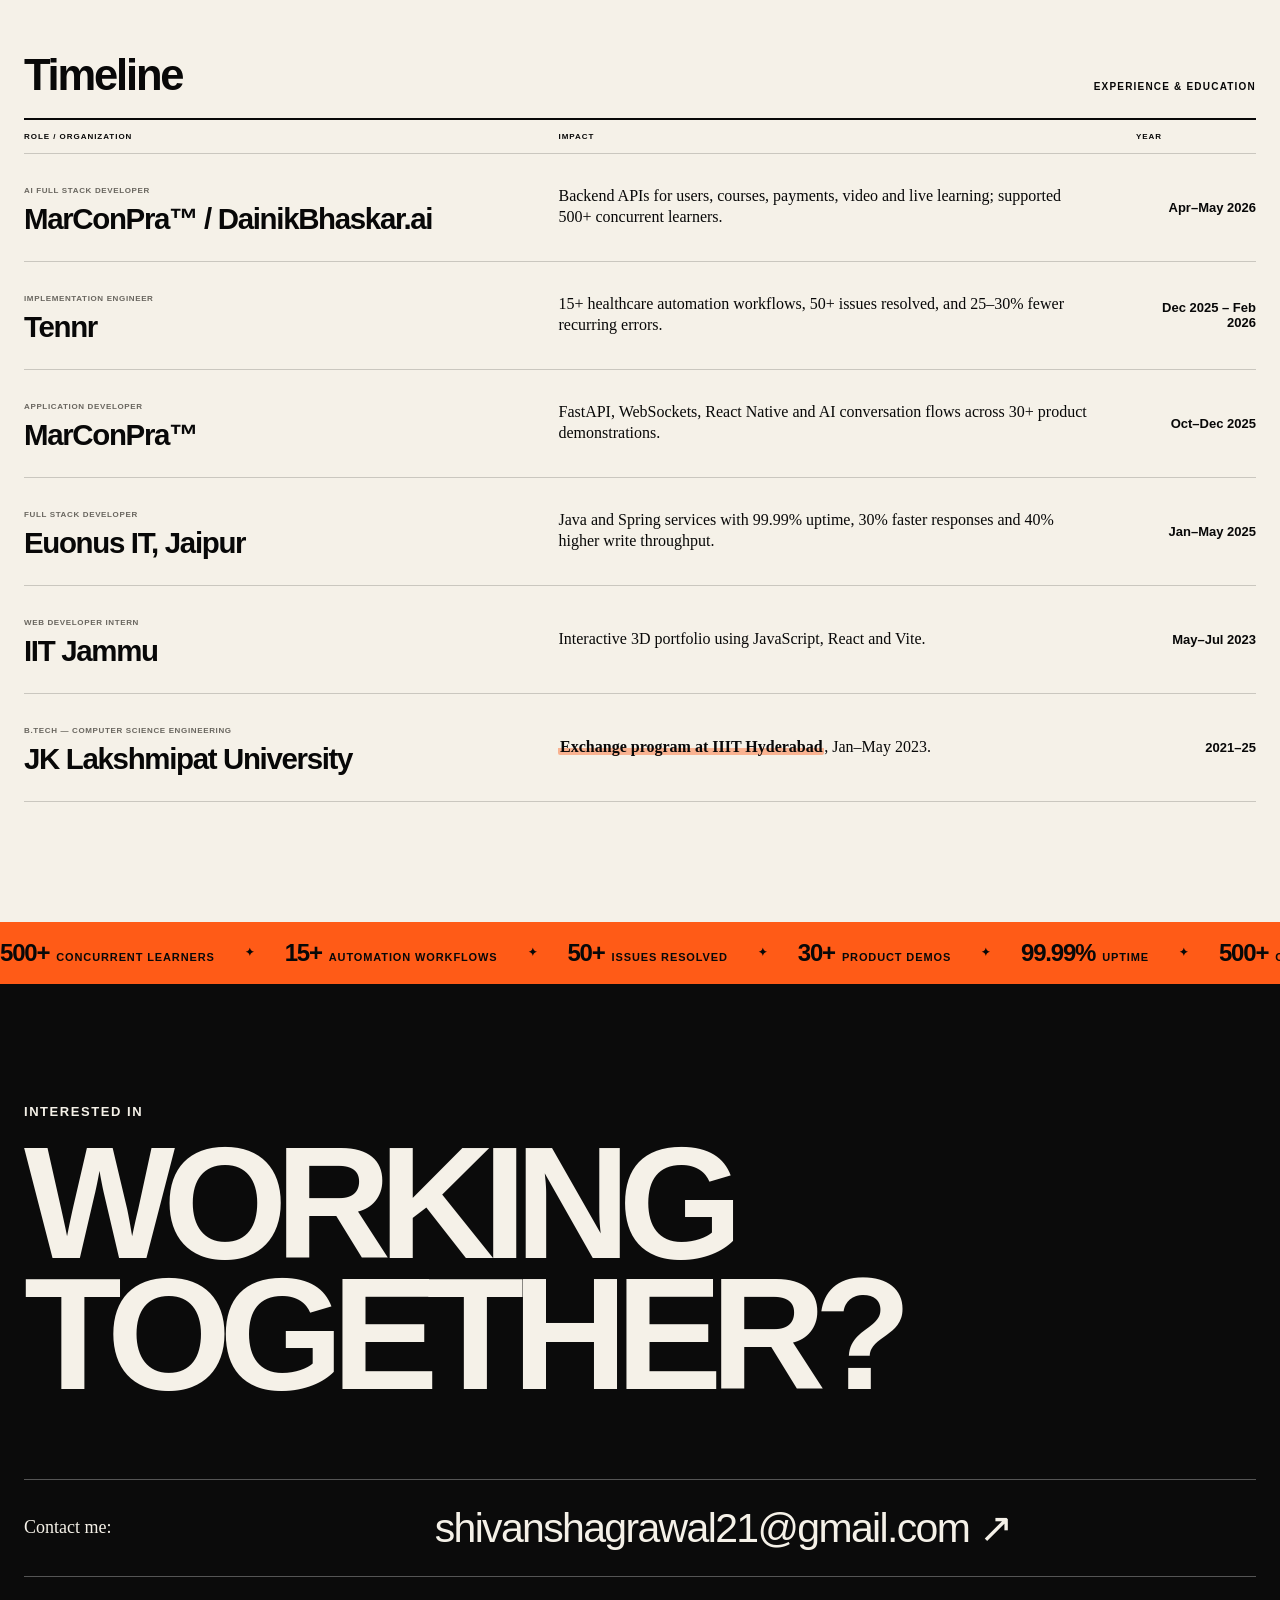
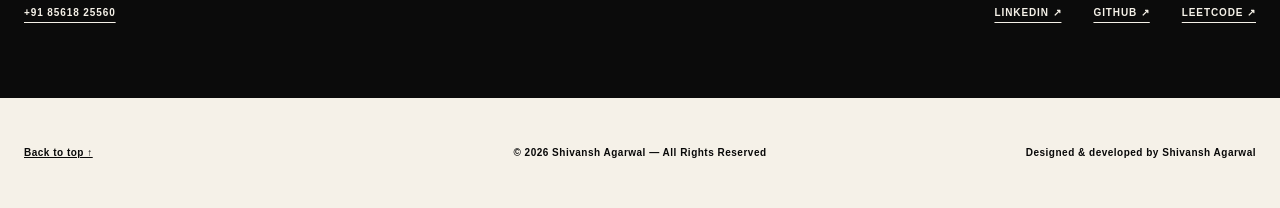
==== commit cd7ae3e1: "Update portfolio project cards and case studies" ====
--- a/index.html
+++ b/index.html
@@ -99,21 +99,28 @@
       </div>
 
       <article class="case-card case-hero reveal" data-href="work/talentforge/index.html" role="link" tabindex="0" aria-label="Open TalentForge case study">
-        <div class="case-visual talentforge-visual" aria-label="TalentForge dashboard illustration">
+        <div class="case-visual talentforge-visual" aria-label="TalentForge posted jobs dashboard screenshot">
           <div class="visual-ribbon ribbon-one"></div><div class="visual-ribbon ribbon-two"></div>
-          <div class="laptop">
-            <div class="laptop-screen">
-              <div class="screen-top"><b>TalentForge</b><span>Employer Dashboard</span><i></i></div>
-              <div class="screen-body">
-                <aside><strong>TF</strong><span class="active"></span><span></span><span></span><span></span></aside>
-                <div class="screen-content">
-                  <p>Good morning, Shivansh</p>
-                  <div class="stat-grid"><span><strong>248</strong><small>Applicants</small></span><span><strong>34</strong><small>Active Jobs</small></span><span><strong>92%</strong><small>Profile Match</small></span></div>
-                  <div class="chart"><i style="--h:34%"></i><i style="--h:62%"></i><i style="--h:46%"></i><i style="--h:84%"></i><i style="--h:58%"></i><i style="--h:92%"></i><i style="--h:70%"></i><i style="--h:78%"></i></div>
-                </div>
-              </div>
-            </div>
-            <div class="laptop-base"></div>
+          <div class="tf-panel tf-panel-left">
+            <small>EMPLOYER FLOW</small>
+            <strong>Posted jobs</strong>
+            <span>Manage roles, applicants and job status from one dashboard.</span>
+          </div>
+          <div class="tf-showcase">
+            <div class="tf-shot tf-shot-main">
+              <img src="assets/talentforge/home-featured-jobs.png" alt="TalentForge featured jobs screen with job cards, filters and apply actions" />
+            </div>
+            <div class="tf-shot tf-shot-profile">
+              <img src="assets/talentforge/home-profile.png" alt="TalentForge job seeker profile editing screen with resume and basic details" />
+            </div>
+            <div class="tf-shot tf-shot-post">
+              <img src="assets/talentforge/home-post-job.png" alt="TalentForge employer post job form with job details, salary and requirements" />
+            </div>
+          </div>
+          <div class="tf-panel tf-panel-right">
+            <small>BACKEND</small>
+            <strong>JWT + RBAC</strong>
+            <span>Secure Spring Boot APIs for job seekers, employers and admins.</span>
           </div>
           <span class="visual-chip">JAVA + SPRING BOOT</span>
           <a class="visual-action" href="https://talent-forge-smoky.vercel.app/" target="_blank" rel="noreferrer">Live Site ↗</a>
@@ -152,19 +159,25 @@
       </div>
 
       <article class="case-card case-wide reveal" data-href="work/smart-contact-manager/index.html" role="link" tabindex="0" aria-label="Open Smart Contact Manager case study">
-        <div class="case-visual payment-visual">
-          <div class="payment-orbit orbit-one"></div><div class="payment-orbit orbit-two"></div>
-          <div class="payment-app">
-            <div class="payment-head"><b>Smart Contacts</b><span>•••</span></div>
-            <small>TOTAL CONTACTS</small><h4>248</h4>
-            <div class="payment-actions"><span>+<small>Add</small></span><span>✉<small>Email</small></span><span>★<small>Favorite</small></span></div>
-            <div class="contact-row"><i>AS</i><p><b>Aarav Sharma</b><small>Favorite contact</small></p><strong>★</strong></div>
-            <div class="contact-row"><i>MK</i><p><b>Meera Kapoor</b><small>Contact updated</small></p><strong>Saved</strong></div>
-          </div>
-          <div class="api-badge">SPRING BOOT + OAUTH2</div>
-          <a class="visual-action" href="https://github.com/shivanshagarwal10/smart-contact-manager" target="_blank" rel="noreferrer">Source ↗</a>
-        </div>
-        <div class="case-copy"><span>CASE STUDY 04</span><h3>Smart Contact Manager: securely manage personal and professional contacts with auth, email and cloud storage.</h3><p>• JAVA • SPRING BOOT • SPRING SECURITY • OAUTH2</p><a class="case-study-link" href="work/smart-contact-manager/index.html">View Case Study ↗</a></div>
+        <div class="case-visual scm-visual">
+          <div class="scm-panel scm-panel-left">
+            <small>DUPLICATE MERGE</small>
+            <strong>Union-find</strong>
+            <span>Preserves notes, reminders, events and interaction history.</span>
+          </div>
+          <div class="scm-browser">
+            <div class="scm-browser-top"><b>Smart Contact Manager</b><span>2FA + OAuth</span><i></i></div>
+            <img src="assets/smart-contact-manager/dashboard.png" alt="Smart Contact Manager dashboard preview" />
+          </div>
+          <div class="scm-panel scm-panel-right">
+            <small>LIVE DEMO</small>
+            <strong>200 contacts</strong>
+            <span>Resettable Railway demo with realistic seeded data.</span>
+          </div>
+          <div class="api-badge">SPRING BOOT + REACT</div>
+          <a class="visual-action" href="https://smart-contact-manager-production-9f25.up.railway.app" target="_blank" rel="noreferrer">Live Demo ↗</a>
+        </div>
+        <div class="case-copy"><span>CASE STUDY 04</span><h3>Smart Contact Manager: a secure contact intelligence platform with duplicate merging, relationship graphs and reconnect workflows.</h3><p>• JAVA 21 • SPRING BOOT 3.4 • REACT 19 • MYSQL • DOCKER</p><a class="case-study-link" href="work/smart-contact-manager/index.html">View Case Study ↗</a></div>
       </article>
     </section>
 
--- a/styles.css
+++ b/styles.css
@@ -22,7 +22,7 @@
 .cursor.ready{opacity:1}.cursor svg{width:100%;height:100%;animation:spin 8s linear infinite}.cursor text{font-size:11px;font-weight:800;letter-spacing:4px;fill:currentColor}.cursor i{position:absolute;left:50%;top:50%;width:8px;height:8px;border-radius:50%;background:var(--orange);transform:translate(-50%,-50%);transition:.2s ease}.cursor.link i{width:25px;height:25px;background:var(--ink)}.cursor.link svg{animation-duration:3s}@keyframes spin{to{transform:rotate(360deg)}}
 .topbar{height:86px;padding:0 24px;display:grid;grid-template-columns:1fr auto 1fr;align-items:center;gap:28px;position:relative;z-index:100;background:rgba(245,241,232,.88);backdrop-filter:blur(16px);border-bottom:1px solid transparent}
 .identity{display:flex;align-items:center;gap:9px;text-decoration:none;font-size:11px;font-weight:700;letter-spacing:.03em;width:max-content}.identity-mark{width:19px;height:19px;border:1.5px solid currentColor;border-radius:6px 2px 6px 2px;display:grid;place-items:center;font-size:10px;transform:rotate(-4deg)}
-.desktop-nav{display:flex;gap:clamp(20px,2.9vw,50px);align-items:center}.desktop-nav a,.top-location{font-size:10px;letter-spacing:.08em;text-decoration:none;font-weight:700}.desktop-nav a{position:relative;padding:6px 0}.desktop-nav a::after{content:"";position:absolute;left:0;right:100%;bottom:0;height:1px;background:currentColor;transition:right .25s}.desktop-nav a:hover::after,.desktop-nav a.active::after{right:0}.top-location{justify-self:end;display:flex;gap:22px}.menu-button{display:none;border:0;background:none;padding:9px}.menu-button span{display:block;width:24px;height:1.5px;background:currentColor;margin:5px}.mobile-menu{display:none}
+.desktop-nav{display:flex;gap:clamp(20px,2.9vw,50px);align-items:center}.desktop-nav a,.top-location{font-size:10px;letter-spacing:.08em;text-decoration:none;font-weight:700}.desktop-nav a{position:relative;padding:6px 0}.desktop-nav a::after{content:"";position:absolute;left:0;right:100%;bottom:0;height:1px;background:currentColor;transition:right .25s}.desktop-nav a:hover::after,.desktop-nav a.active::after{right:0}.top-location{justify-self:end;display:flex;gap:22px}a.top-location:hover{text-decoration:underline;text-underline-offset:6px}.menu-button{display:none;border:0;background:none;padding:9px}.menu-button span{display:block;width:24px;height:1.5px;background:currentColor;margin:5px}.mobile-menu{display:none}
 .hero{min-height:calc(100vh - 86px);padding:52px 0 104px;position:relative}.hero::before{content:"";position:absolute;left:11%;right:10%;top:7%;height:470px;opacity:.5;background-image:radial-gradient(circle,var(--ink) 0 1px,transparent 1.2px);background-size:46px 46px;mask-image:linear-gradient(to bottom,transparent,#000 18%,#000 76%,transparent)}
 .hero-art-card{position:absolute;z-index:3;right:5.7%;top:62px;width:230px}.hero-art-shape{height:92px;border-radius:42px 11px 42px 11px;background:linear-gradient(135deg,#ffd184 0 16%,#ff7a13 16% 38%,#fff1cb 38% 41%,#ff5000 41% 72%,#b92509 72%);box-shadow:0 18px 42px rgba(122,53,5,.22);position:relative;overflow:hidden}.hero-art-shape::before,.hero-art-shape::after{content:"";position:absolute;width:170px;height:24px;background:rgba(255,255,255,.65);transform:rotate(-32deg);left:24px}.hero-art-shape::before{top:16px}.hero-art-shape::after{top:50px;opacity:.35}.hero-art-card p{font-size:8px;line-height:1.28;font-weight:700;margin:9px 3px 0 50px;text-transform:uppercase}
 .hero-title{position:relative;z-index:2;width:min(1120px,82vw);margin:18px auto 0;text-align:center;display:flex;flex-direction:column;align-items:center}.hero-title>span{display:block;line-height:.79;letter-spacing:-.075em;white-space:nowrap}.hero-thin{font-size:clamp(82px,12.7vw,190px);font-weight:300}.hero-bold{font-size:clamp(86px,13.2vw,198px);font-weight:900}.hero-engineer{display:flex!important;align-items:center;justify-content:center;position:relative}.hero-photo{width:.16em;height:.76em;border-radius:999px;overflow:hidden;margin:0 .015em;border:1px solid var(--ink);transform:translateY(.02em)}.hero-photo img{width:100%;height:100%;object-fit:cover;object-position:54% 38%;filter:grayscale(1)}.hero-star{font-size:.22em;letter-spacing:0;color:var(--orange);position:absolute;right:-.13em;bottom:.11em;font-weight:400;transform:rotate(12deg)}
@@ -34,6 +34,7 @@
 .learning-visual{background:var(--yellow);display:grid;place-items:center}.read-strip{position:absolute;top:0;left:0;right:0;height:23px;overflow:hidden;white-space:nowrap;font-size:8px;font-weight:700;letter-spacing:.07em;padding:7px 0 0 12px;color:rgba(0,0,0,.55)}.read-strip-dark{color:rgba(255,255,255,.55)}.course-window{width:74%;min-height:415px;display:grid;grid-template-columns:72px 1fr;background:#f8f5ed;border:10px solid #24211d;border-radius:18px;box-shadow:0 35px 70px rgba(94,63,0,.35);transform:rotate(-2deg)}.course-sidebar{background:#161512;padding:25px 14px;display:flex;flex-direction:column;align-items:center;gap:26px}.course-sidebar b{display:grid;place-items:center;width:38px;height:38px;border-radius:50%;background:var(--yellow)}.course-sidebar span{width:29px;height:5px;border-radius:8px;background:#555}.course-main{padding:34px}.course-main>small{font-size:8px;font-weight:800;letter-spacing:.12em;color:#887000}.course-main h4{font-size:30px;margin:9px 0 22px;letter-spacing:-.05em}.course-video{height:180px;background:linear-gradient(135deg,#23201c,#5c4021);border-radius:12px;position:relative;display:grid;place-items:center}.course-video i{width:56px;height:56px;border-radius:50%;background:rgba(255,255,255,.88);position:relative}.course-video i::after{content:"";position:absolute;left:23px;top:18px;border-left:15px solid #111;border-top:10px solid transparent;border-bottom:10px solid transparent}.course-video span{position:absolute;right:12px;top:12px;background:#f04d3c;color:#fff;padding:5px 7px;border-radius:5px;font-size:7px;font-weight:800}.course-row{display:flex;justify-content:space-between;margin-top:18px;font-size:11px}.course-row em{font-style:normal;font-weight:800}.course-progress{height:7px;background:#ddd6c8;border-radius:8px;margin-top:8px;overflow:hidden}.course-progress i{display:block;width:78%;height:100%;background:var(--yellow)}.metric-note{position:absolute;left:24px;bottom:26px;width:120px}.metric-note strong{font-size:42px;display:block;letter-spacing:-.08em}.metric-note span{font-size:9px;font-weight:700;line-height:1.25}
 .realtime-visual{background:#0b432d;display:grid;place-items:center}.phone-device{width:274px;background:#141414;padding:10px;border-radius:42px;box-shadow:0 30px 80px rgba(0,0,0,.5);transform:rotate(-4deg)}.phone-notch{width:105px;height:23px;background:#141414;position:absolute;left:50%;margin-left:-52px;border-radius:0 0 15px 15px}.phone-ui{min-height:485px;border-radius:32px;background:#f3eee6;padding:43px 17px 17px;color:#111}.live-line{display:flex;align-items:center;gap:7px;font-size:7px}.live-line i{width:7px;height:7px;background:#2fc268;border-radius:50%}.live-line span{margin-left:auto}.wave{height:94px;display:flex;align-items:center;gap:5px;margin:27px 0}.wave i{flex:1;height:var(--h);border-radius:7px;background:#ff704d}.message{font-size:10px;line-height:1.35;padding:12px;border-radius:14px;margin:10px 0}.user-message{background:#fff;margin-left:30px}.ai-message{background:#171717;color:#fff;margin-right:18px}.ai-message small{display:block;color:#ff7757;font-size:7px;font-weight:800;letter-spacing:.08em;margin-bottom:5px}.tones{display:flex;gap:5px;margin-top:18px}.tones span{font-size:6px;font-weight:800;border:1px solid #222;border-radius:999px;padding:6px}.latency-card{position:absolute;right:10%;bottom:15%;background:#171717;color:#fff;border-radius:12px;padding:15px 17px;display:grid;gap:5px;box-shadow:0 18px 40px rgba(0,0,0,.4);font-family:monospace}.latency-card small{font-size:8px;color:#aaa}.latency-card strong{font-size:18px;color:#79f2b0}.latency-card span{font-size:8px}.light-action{background:#f5f1e8;color:#111}
 .payment-visual{display:grid;place-items:center}.payment-orbit{position:absolute;border-radius:50%;border:52px solid rgba(0,0,0,.1)}.orbit-one{width:510px;height:510px;left:-160px;top:-220px}.orbit-two{width:410px;height:410px;right:-110px;bottom:-210px}.payment-app{width:360px;background:#fcfaf4;border-radius:23px;padding:26px;box-shadow:0 34px 80px rgba(115,28,12,.35);transform:rotate(2deg);z-index:2}.payment-head{display:flex;justify-content:space-between;margin-bottom:28px}.payment-app>small{font-size:8px;font-weight:800;letter-spacing:.11em;color:#777}.payment-app h4{font-size:42px;letter-spacing:-.06em;margin:5px 0 21px}.payment-actions{display:grid;grid-template-columns:repeat(3,1fr);gap:8px;margin-bottom:22px}.payment-actions>span{background:#171717;color:#fff;border-radius:14px;padding:12px;display:grid;place-items:center;font-size:18px}.payment-actions small{font-size:7px;margin-top:4px}.contact-row{display:flex;align-items:center;border-top:1px solid #ddd7cc;padding:14px 0;gap:10px}.contact-row i{width:34px;height:34px;border-radius:50%;background:#ff714f;display:grid;place-items:center;font-size:9px;font-style:normal;font-weight:800}.contact-row p{margin:0;flex:1}.contact-row p b,.contact-row p small{display:block}.contact-row p b{font-size:10px}.contact-row p small{font-size:8px;color:#777;margin-top:4px}.contact-row>strong{font-size:10px}.api-badge{position:absolute;left:17%;bottom:18%;background:#171717;color:#fff;border-radius:999px;padding:13px 18px;font-size:9px;font-weight:800;letter-spacing:.08em;z-index:3}
+.scm-visual{display:grid;place-items:center;background:#d8efe3}.scm-visual::before{content:"";position:absolute;inset:0;background:linear-gradient(135deg,rgba(8,8,8,.08),transparent 38%),radial-gradient(circle at 78% 18%,rgba(255,91,23,.23),transparent 26%),radial-gradient(circle at 12% 85%,rgba(10,63,42,.28),transparent 30%)}.scm-browser{position:relative;z-index:2;width:min(74%,900px);background:#f8f8f4;border:10px solid #101010;border-radius:18px;overflow:hidden;box-shadow:0 36px 80px rgba(8,45,30,.35);transform:rotate(-1.5deg)}.scm-browser-top{height:43px;background:#101010;color:#f5f1e8;display:flex;align-items:center;gap:18px;padding:0 18px;font-size:10px}.scm-browser-top span{color:#9bcfb4}.scm-browser-top i{margin-left:auto;width:24px;height:24px;border-radius:50%;background:#ff714f}.scm-browser img{width:100%;height:390px;object-fit:cover;object-position:top center}.scm-panel{position:absolute;z-index:3;width:190px;background:#101010;color:#f5f1e8;border-radius:14px;padding:17px;box-shadow:0 24px 56px rgba(0,0,0,.28)}.scm-panel small{display:block;font-size:8px;font-weight:800;letter-spacing:.12em;color:#9ce0b8}.scm-panel strong{display:block;font-size:27px;letter-spacing:-.06em;margin:8px 0 6px}.scm-panel span{display:block;font-size:10px;line-height:1.35;color:#d5d2ca}.scm-panel-left{left:7%;top:20%;transform:rotate(-4deg)}.scm-panel-right{right:7%;bottom:20%;transform:rotate(4deg);background:#fcfaf4;color:#101010}.scm-panel-right span{color:#58544d}
 .about{background:#0b0b0b;color:#f5f1e8;padding:120px 0}.about-inner{display:grid;grid-template-columns:.72fr 1.28fr;gap:90px}.about-title>p{font-size:10px;font-weight:800;letter-spacing:.12em}.about-title h2{font-size:clamp(48px,6vw,93px);line-height:.88;letter-spacing:-.065em;margin:35px 0 0;max-width:740px}.skill-cloud{display:flex;align-content:center;justify-content:center;flex-wrap:wrap;gap:13px;padding:15px}.skill{font-size:clamp(20px,2.5vw,39px);line-height:1;padding:.36em .65em;border-radius:999px;white-space:nowrap}.skill.outline{border:2px solid #f5f1e8}.skill.solid-orange{background:var(--orange);color:#fff}.skill.dark{background:#f5f1e8;color:#111;font-weight:800}.skill.pixel{border:2px dashed #f5f1e8;font-family:monospace}.skill.serif{font-family:Georgia,serif;font-style:italic;border:1px solid #f5f1e8}.skill.solid-green{background:#47bb69;color:#08120b;font-weight:800}.skill.amp{font-family:Georgia,serif;font-size:85px;padding:0 .25em;color:var(--orange)}.tilt-left{transform:rotate(-5deg)}.tilt-right{transform:rotate(5deg)}.about-copy{grid-column:2;max-width:800px}.about-copy p{font-family:Georgia,"Times New Roman",serif;font-size:clamp(21px,2.2vw,34px);line-height:1.28;margin:20px 0}.about-copy a{display:inline-block;margin-top:15px;text-transform:uppercase;font-size:10px;font-weight:800;letter-spacing:.1em;text-underline-offset:7px}
 .experience{padding:120px 0}.timeline{border-top:2px solid var(--ink)}.timeline-head,.timeline article{display:grid;grid-template-columns:1.15fr 1.25fr 120px;gap:40px}.timeline-head{padding:12px 0;font-size:8px;font-weight:800;letter-spacing:.12em;border-bottom:1px solid var(--line)}.timeline article{padding:25px 0;border-bottom:1px solid var(--line);align-items:center;transition:padding .25s,background .25s}.timeline article:hover{padding-left:14px;padding-right:14px;background:rgba(255,91,23,.06)}.timeline small{font-size:8px;font-weight:800;letter-spacing:.08em;color:var(--muted)}.timeline h3{font-size:clamp(22px,2.3vw,35px);letter-spacing:-.045em;margin:5px 0 0}.timeline article>p{font-family:Georgia,serif;font-size:16px;line-height:1.3;margin:0}.timeline time{text-align:right;font-size:13px;font-weight:800}
 .numbers{background:var(--orange);overflow:hidden;padding:17px 0}.numbers-track{display:flex;width:max-content;align-items:center;gap:30px;animation:ticker 25s linear infinite;font-size:11px;font-weight:800;letter-spacing:.08em}.numbers-track span{display:flex;align-items:baseline;gap:7px}.numbers-track b{font-size:24px;letter-spacing:-.05em}.numbers-track i{font-style:normal}@keyframes ticker{to{transform:translateX(-50%)}}
@@ -41,8 +42,8 @@
 .footer{min-height:110px;display:grid;grid-template-columns:1fr 1fr 1fr;align-items:center;gap:30px;font-size:10px;font-weight:700;letter-spacing:.05em}.footer a{width:max-content}.footer p:nth-child(2){text-align:center}.footer p:last-child{text-align:right}
 .project-dialog{width:min(760px,calc(100% - 32px));border:0;border-radius:18px;background:var(--paper);color:var(--ink);padding:clamp(30px,5vw,62px);box-shadow:0 40px 100px rgba(0,0,0,.4)}.project-dialog::backdrop{background:rgba(0,0,0,.72);backdrop-filter:blur(9px)}.dialog-close{position:absolute;right:18px;top:15px;border:0;background:#111;color:#fff;width:39px;height:39px;border-radius:50%;font-size:24px;cursor:pointer}.dialog-kicker{font-size:9px;font-weight:800;letter-spacing:.12em;margin:0 0 18px;color:var(--orange)}.project-dialog h2{font-size:clamp(40px,6vw,72px);line-height:.9;letter-spacing:-.06em;margin:0}.dialog-summary{font-family:Georgia,serif;font-size:20px;line-height:1.35;margin:28px 0}.dialog-metrics{display:grid;grid-template-columns:1fr 1fr;gap:12px}.dialog-metrics span{padding:18px;border:1px solid var(--line);border-radius:12px;font-size:12px;line-height:1.35}.dialog-metrics strong{display:block;font-size:31px;letter-spacing:-.05em;margin-bottom:5px}.dialog-stack{margin-top:26px;padding-top:20px;border-top:1px solid var(--line)}.dialog-stack span{font-size:8px;font-weight:800;letter-spacing:.12em}.dialog-stack p{font-size:13px;font-weight:700;line-height:1.6;margin:8px 0 0}.dialog-link{display:inline-block;margin-top:28px;background:#111;color:#fff;border-radius:999px;padding:14px 20px;font-size:10px;font-weight:800;text-decoration:none}
 .reveal{opacity:0;transform:translateY(28px);transition:opacity .75s ease,transform .75s cubic-bezier(.2,.8,.2,1)}.reveal.visible{opacity:1;transform:none}
-@media(max-width:1000px){:root{--shell:min(100% - 32px,900px)}.desktop-nav{display:none}.topbar{grid-template-columns:1fr auto}.top-location{display:none}.menu-button{display:block;justify-self:end}.mobile-menu{position:fixed;inset:86px 0 auto 0;height:calc(100vh - 86px);z-index:90;background:var(--paper);padding:35px 24px;flex-direction:column;gap:0}.mobile-menu.open{display:flex}.mobile-menu a{font-size:clamp(34px,8vw,70px);font-weight:800;text-decoration:none;letter-spacing:-.05em;padding:10px 0;border-bottom:1px solid var(--line)}.hero-art-card{right:4%;width:180px}.hero-art-card p{display:none}.hero-title{width:94vw}.hero-summary{margin-top:86px}.case-grid{gap:45px 28px}.case-visual{min-height:520px}.case-card:not(.case-hero):not(.case-wide) .case-visual{min-height:500px}.laptop{width:80%}.about-inner{grid-template-columns:1fr}.skill-cloud,.about-copy{grid-column:1}.about-copy{max-width:100%}.timeline-head,.timeline article{grid-template-columns:1fr 1.2fr 90px}.contact-inner h2{margin-bottom:55px}}
-@media(max-width:720px){:root{--shell:calc(100% - 24px)}.topbar{height:72px;padding:0 13px}.mobile-menu{inset:72px 0 auto;height:calc(100vh - 72px)}html{scroll-padding-top:72px}.hero{min-height:auto;padding:44px 0 80px}.hero::before{height:280px;background-size:30px 30px}.hero-art-card{top:18px;width:102px}.hero-art-shape{height:47px}.hero-title{margin-top:18px}.hero-title>span{line-height:.82}.hero-thin{font-size:15.3vw}.hero-bold{font-size:16vw}.hero-star{right:-.08em}.availability{margin-top:28px;font-size:11px;text-align:center}.hero-summary{margin-top:75px;width:100%}.hero-summary p{font-size:25px;line-height:1.12}.featured{padding-bottom:75px}.section-heading{align-items:start}.section-heading p{max-width:120px;text-align:right}.case-visual,.case-card:not(.case-hero):not(.case-wide) .case-visual,.case-wide .case-visual{min-height:430px}.case-copy h3,.case-grid .case-copy h3{font-size:27px;padding-right:0}.case-copy button{position:static;margin-top:16px}.case-grid{grid-template-columns:1fr;gap:12px}.case-grid .case-card{margin-bottom:42px}.laptop{width:88%}.screen-body{grid-template-columns:48px 1fr;min-height:260px}.screen-body aside{padding:15px 8px;gap:16px}.screen-body aside strong{width:30px;height:30px;font-size:11px}.screen-body aside span{width:19px}.screen-content{padding:17px}.screen-content>p{font-size:13px}.stat-grid{gap:5px}.stat-grid span{padding:8px}.stat-grid strong{font-size:16px}.chart{height:93px;margin-top:10px;padding:9px;gap:5px}.visual-chip{display:none}.course-window{width:84%;min-height:335px;grid-template-columns:52px 1fr}.course-sidebar{padding:18px 8px;gap:20px}.course-sidebar b{width:32px;height:32px}.course-sidebar span{width:22px}.course-main{padding:22px 17px}.course-main h4{font-size:22px}.course-video{height:135px}.metric-note{left:12px;bottom:17px}.metric-note strong{font-size:30px}.phone-device{width:225px}.phone-ui{min-height:390px}.wave{height:70px;margin:19px 0}.latency-card{right:2%;bottom:13%;padding:11px}.payment-app{width:290px;padding:20px}.payment-app h4{font-size:34px}.api-badge{left:5%;bottom:8%}.about{padding:80px 0}.about-inner{gap:45px}.about-title h2{font-size:52px}.skill-cloud{gap:9px;padding:0}.skill{font-size:21px}.skill.amp{font-size:55px}.experience{padding:80px 0}.timeline-head{display:none}.timeline article{grid-template-columns:1fr 70px;gap:16px}.timeline article>p{grid-column:1/-1;grid-row:2}.timeline time{grid-column:2;grid-row:1}.contact{padding:80px 0 55px}.contact-inner h2{font-size:18vw;margin-bottom:42px}.contact-row-main{grid-template-columns:1fr;gap:13px}.contact-row-main a{font-size:24px}.contact-bottom{align-items:flex-start;gap:25px}.contact-bottom>div{flex-direction:column;gap:12px}.footer{grid-template-columns:1fr;gap:9px;padding:25px 0}.footer p{margin:0!important;text-align:left!important}.dialog-metrics{grid-template-columns:1fr}.project-dialog{padding:34px 22px}.project-dialog h2{font-size:43px}}
+@media(max-width:1000px){:root{--shell:min(100% - 32px,900px)}.desktop-nav{display:none}.topbar{grid-template-columns:1fr auto}.top-location{display:none}.menu-button{display:block;justify-self:end}.mobile-menu{position:fixed;inset:86px 0 auto 0;height:calc(100vh - 86px);z-index:90;background:var(--paper);padding:35px 24px;flex-direction:column;gap:0}.mobile-menu.open{display:flex}.mobile-menu a{font-size:clamp(34px,8vw,70px);font-weight:800;text-decoration:none;letter-spacing:-.05em;padding:10px 0;border-bottom:1px solid var(--line)}.hero-art-card{right:4%;width:180px}.hero-art-card p{display:none}.hero-title{width:94vw}.hero-summary{margin-top:86px}.case-grid{gap:45px 28px}.case-visual{min-height:520px}.case-card:not(.case-hero):not(.case-wide) .case-visual{min-height:500px}.laptop{width:80%}.scm-browser{width:82%}.scm-browser img{height:330px}.scm-panel{width:170px}.scm-panel-left{left:3%;top:17%}.scm-panel-right{right:3%;bottom:16%}.about-inner{grid-template-columns:1fr}.skill-cloud,.about-copy{grid-column:1}.about-copy{max-width:100%}.timeline-head,.timeline article{grid-template-columns:1fr 1.2fr 90px}.contact-inner h2{margin-bottom:55px}}
+@media(max-width:720px){:root{--shell:calc(100% - 24px)}.topbar{height:72px;padding:0 13px}.mobile-menu{inset:72px 0 auto;height:calc(100vh - 72px)}html{scroll-padding-top:72px}.hero{min-height:auto;padding:44px 0 80px}.hero::before{height:280px;background-size:30px 30px}.hero-art-card{top:18px;width:102px}.hero-art-shape{height:47px}.hero-title{margin-top:18px}.hero-title>span{line-height:.82}.hero-thin{font-size:15.3vw}.hero-bold{font-size:16vw}.hero-star{right:-.08em}.availability{margin-top:28px;font-size:11px;text-align:center}.hero-summary{margin-top:75px;width:100%}.hero-summary p{font-size:25px;line-height:1.12}.featured{padding-bottom:75px}.section-heading{align-items:start}.section-heading p{max-width:120px;text-align:right}.case-visual,.case-card:not(.case-hero):not(.case-wide) .case-visual,.case-wide .case-visual{min-height:430px}.case-copy h3,.case-grid .case-copy h3{font-size:27px;padding-right:0}.case-copy button{position:static;margin-top:16px}.case-grid{grid-template-columns:1fr;gap:12px}.case-grid .case-card{margin-bottom:42px}.laptop{width:88%}.screen-body{grid-template-columns:48px 1fr;min-height:260px}.screen-body aside{padding:15px 8px;gap:16px}.screen-body aside strong{width:30px;height:30px;font-size:11px}.screen-body aside span{width:19px}.screen-content{padding:17px}.screen-content>p{font-size:13px}.stat-grid{gap:5px}.stat-grid span{padding:8px}.stat-grid strong{font-size:16px}.chart{height:93px;margin-top:10px;padding:9px;gap:5px}.visual-chip{display:none}.course-window{width:84%;min-height:335px;grid-template-columns:52px 1fr}.course-sidebar{padding:18px 8px;gap:20px}.course-sidebar b{width:32px;height:32px}.course-sidebar span{width:22px}.course-main{padding:22px 17px}.course-main h4{font-size:22px}.course-video{height:135px}.metric-note{left:12px;bottom:17px}.metric-note strong{font-size:30px}.phone-device{width:225px}.phone-ui{min-height:390px}.wave{height:70px;margin:19px 0}.latency-card{right:2%;bottom:13%;padding:11px}.payment-app{width:290px;padding:20px}.payment-app h4{font-size:34px}.scm-browser{width:88%;border-width:7px}.scm-browser img{height:250px}.scm-panel{position:relative;width:calc(50% - 20px);min-height:112px;margin-top:250px;padding:13px;box-shadow:0 16px 36px rgba(0,0,0,.22)}.scm-panel strong{font-size:19px}.scm-panel-left{left:auto;top:auto;justify-self:start;margin-left:12px}.scm-panel-right{right:auto;bottom:auto;justify-self:end;margin-right:12px;margin-top:-112px}.api-badge{left:5%;bottom:8%}.about{padding:80px 0}.about-inner{gap:45px}.about-title h2{font-size:52px}.skill-cloud{gap:9px;padding:0}.skill{font-size:21px}.skill.amp{font-size:55px}.experience{padding:80px 0}.timeline-head{display:none}.timeline article{grid-template-columns:1fr 70px;gap:16px}.timeline article>p{grid-column:1/-1;grid-row:2}.timeline time{grid-column:2;grid-row:1}.contact{padding:80px 0 55px}.contact-inner h2{font-size:18vw;margin-bottom:42px}.contact-row-main{grid-template-columns:1fr;gap:13px}.contact-row-main a{font-size:24px}.contact-bottom{align-items:flex-start;gap:25px}.contact-bottom>div{flex-direction:column;gap:12px}.footer{grid-template-columns:1fr;gap:9px;padding:25px 0}.footer p{margin:0!important;text-align:left!important}.dialog-metrics{grid-template-columns:1fr}.project-dialog{padding:34px 22px}.project-dialog h2{font-size:43px}}
 @media(prefers-reduced-motion:reduce){html{scroll-behavior:auto}.reveal{opacity:1;transform:none;transition:none}.numbers-track{animation:none}.cursor{display:none}}
 
 /* Final layout refinements */
@@ -66,3 +67,20 @@
 .case-card:hover .case-visual,.case-card:focus-visible .case-visual{transform:scale(1.03);box-shadow:0 44px 90px rgba(0,0,0,.26);z-index:6}
 @media(max-width:720px){.case-card:hover .case-visual,.case-card:focus-visible .case-visual{transform:none;box-shadow:none}}
 @media(prefers-reduced-motion:reduce){.case-visual{transition:none}.case-card:hover .case-visual{transform:none;box-shadow:none}}
+
+/* TalentForge homepage screenshot treatment */
+.tf-showcase{position:relative;z-index:3;width:min(82%,1040px);height:470px}
+.tf-shot{position:absolute;background:#0f1423;border:8px solid #101010;border-radius:18px;overflow:hidden;box-shadow:0 34px 82px rgba(27,4,45,.48)}
+.tf-shot img{width:100%;height:100%;object-fit:cover;object-position:top center}
+.tf-shot-main{left:13%;top:5%;width:74%;height:78%;z-index:2;transform:rotate(.8deg)}
+.tf-shot-profile{left:0;bottom:0;width:38%;height:49%;z-index:3;transform:rotate(-4deg)}
+.tf-shot-post{right:0;top:0;width:38%;height:49%;z-index:4;transform:rotate(4deg)}
+.tf-panel{position:absolute;z-index:4;width:190px;background:#101010;color:#f5f1e8;border-radius:14px;padding:17px;box-shadow:0 24px 56px rgba(0,0,0,.28)}
+.tf-panel small{display:block;font-size:8px;font-weight:800;letter-spacing:.12em;color:#cda8ff}
+.tf-panel strong{display:block;font-size:27px;letter-spacing:-.06em;margin:8px 0 6px}
+.tf-panel span{display:block;font-size:10px;line-height:1.35;color:#d5d2ca}
+.tf-panel-left{left:7%;top:20%;transform:rotate(-4deg)}
+.tf-panel-right{right:7%;bottom:20%;transform:rotate(4deg);background:#fcfaf4;color:#101010}
+.tf-panel-right span{color:#58544d}
+@media(max-width:1000px){.tf-showcase{width:86%;height:430px}.tf-panel{width:170px}.tf-panel-left{left:3%;top:17%}.tf-panel-right{right:3%;bottom:16%}}
+@media(max-width:720px){.tf-showcase{width:90%;height:350px}.tf-shot{border-width:6px;border-radius:13px}.tf-shot-main{left:4%;top:2%;width:92%;height:58%}.tf-shot-profile{left:0;bottom:0;width:50%;height:43%}.tf-shot-post{right:0;top:auto;bottom:3%;width:50%;height:43%}.tf-panel{display:none}}
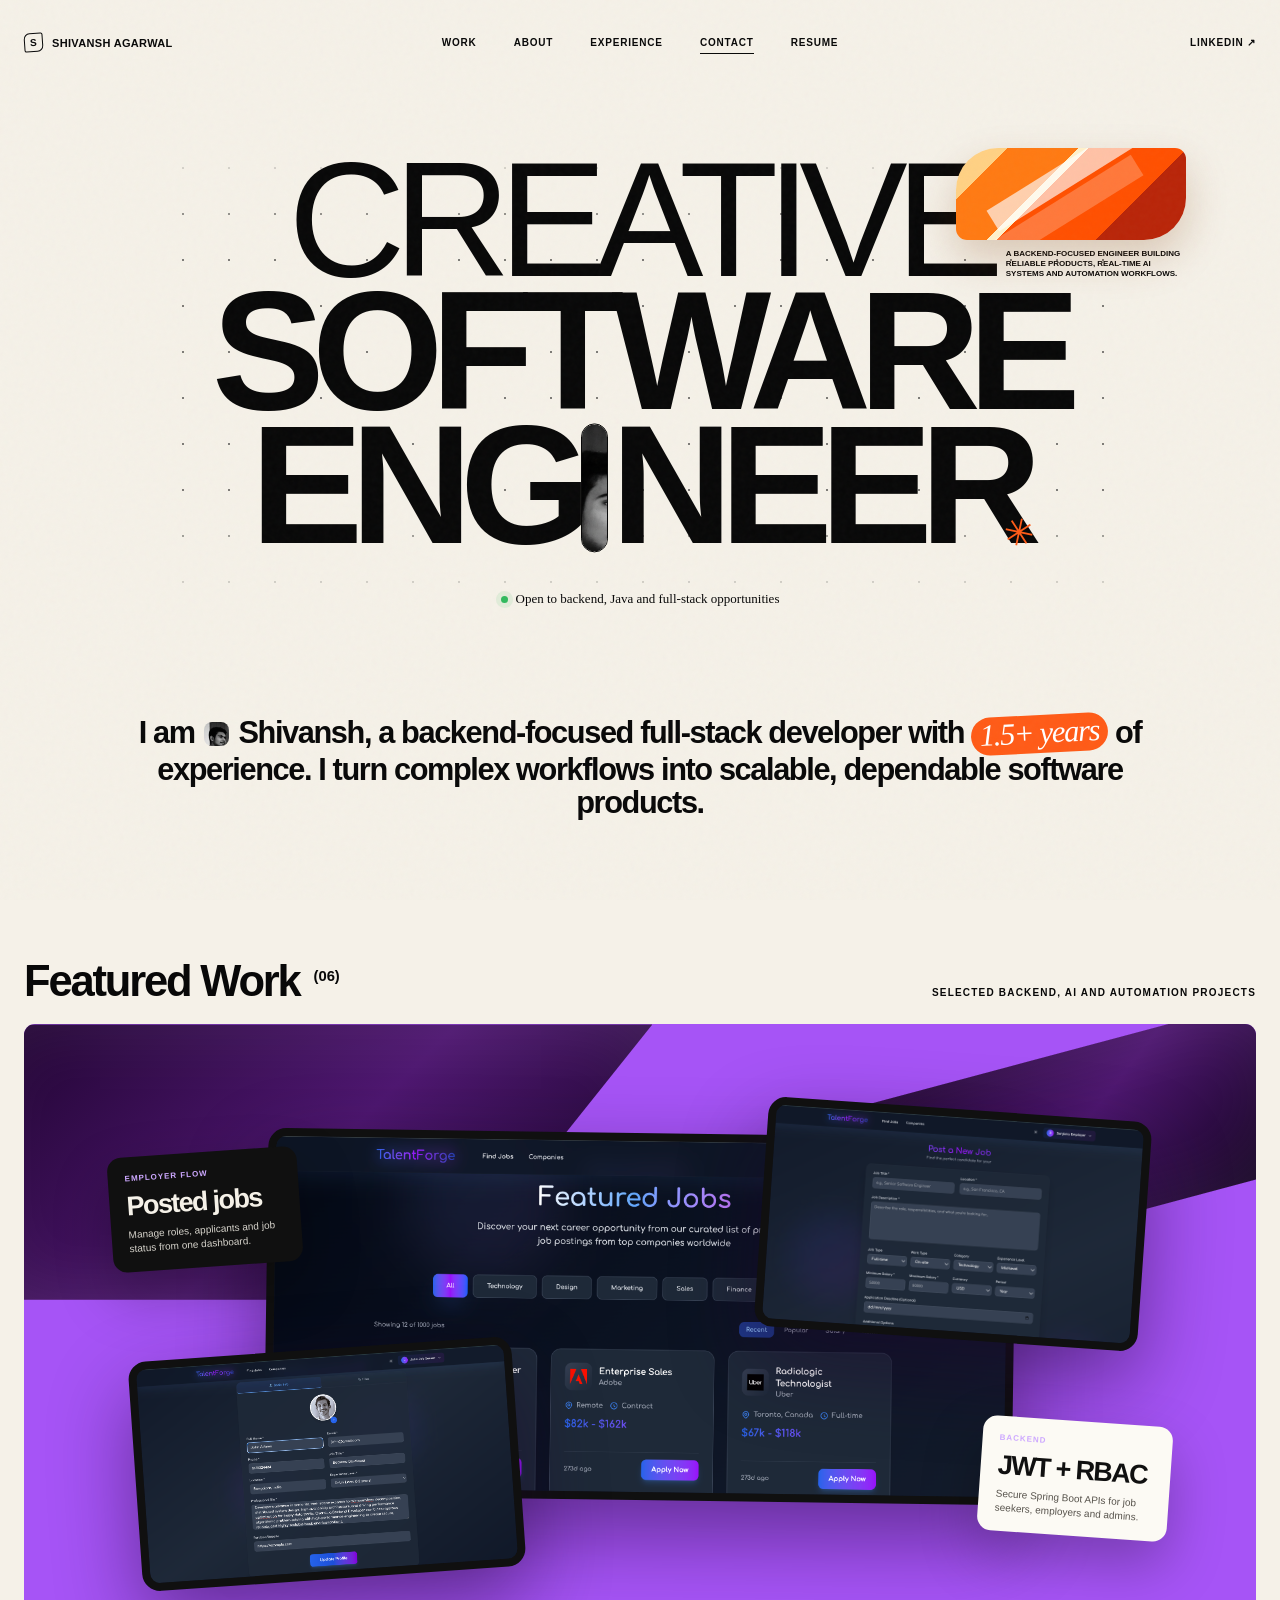
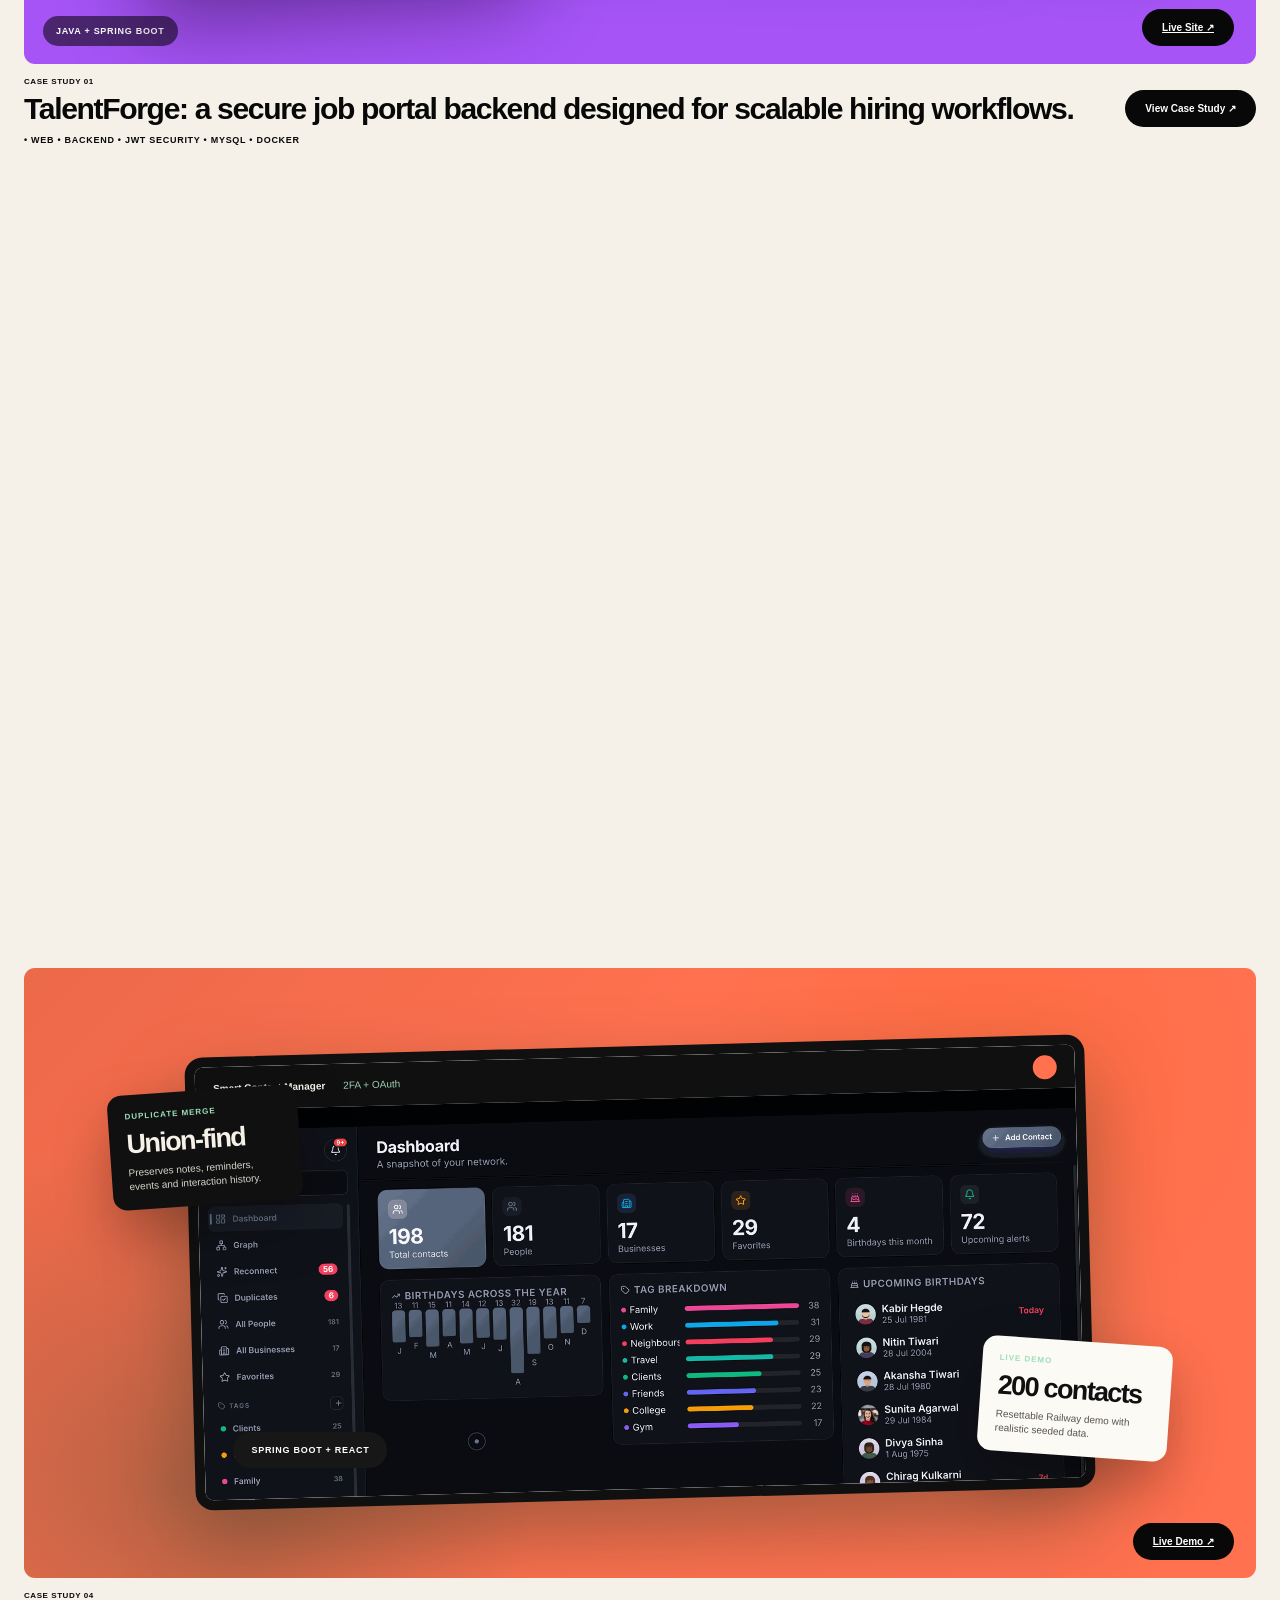
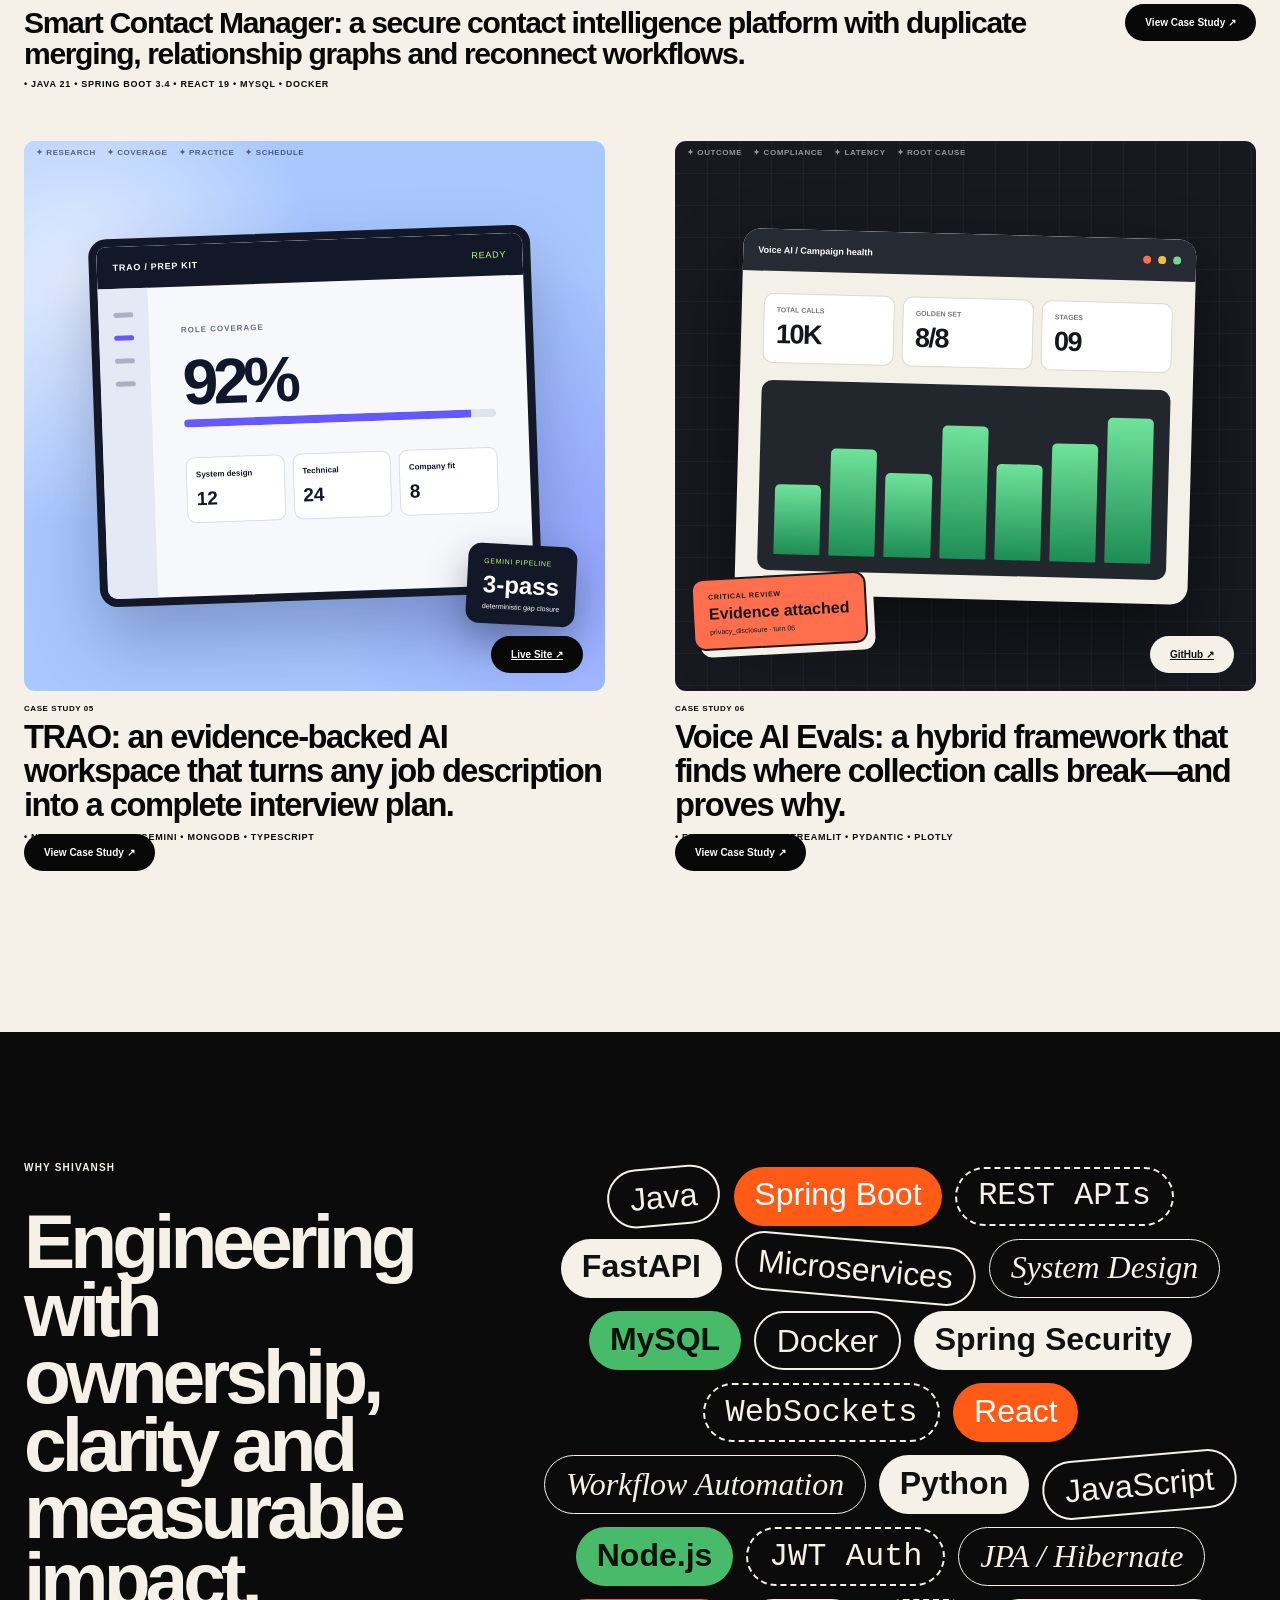
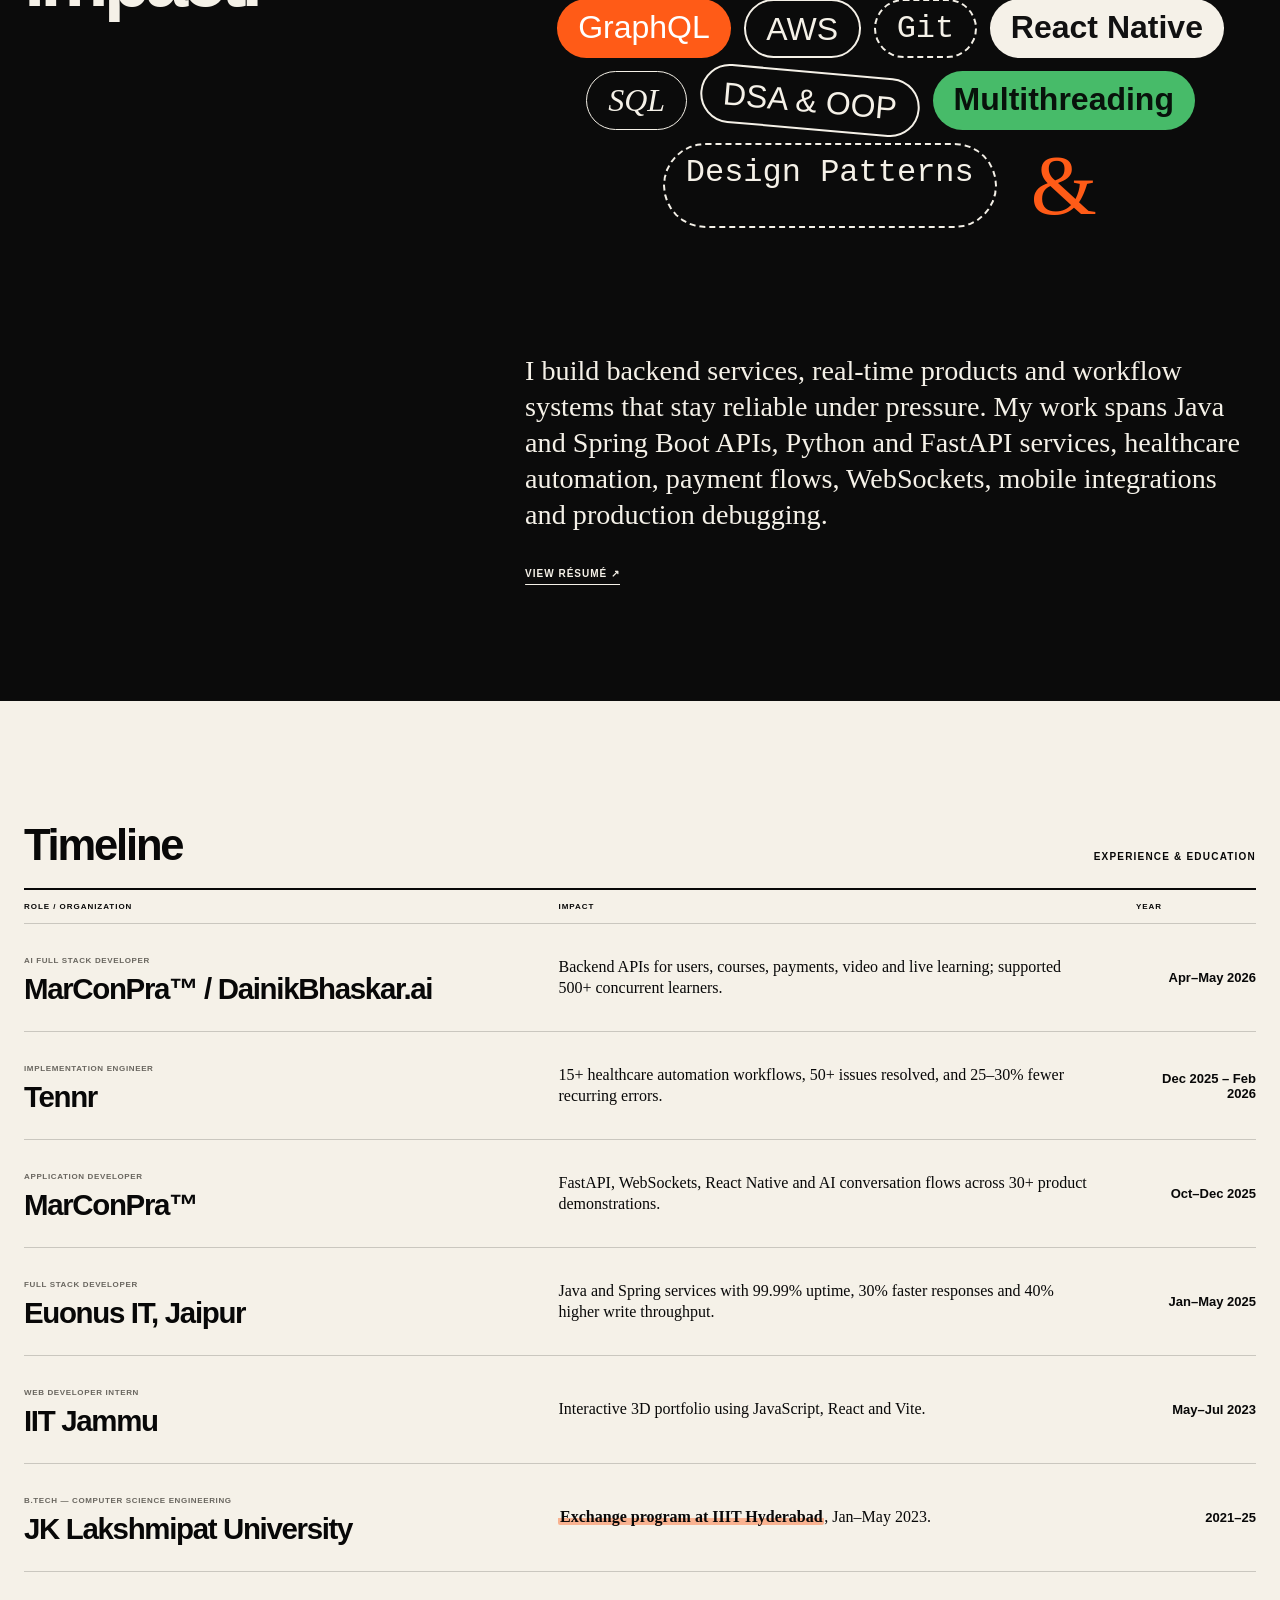
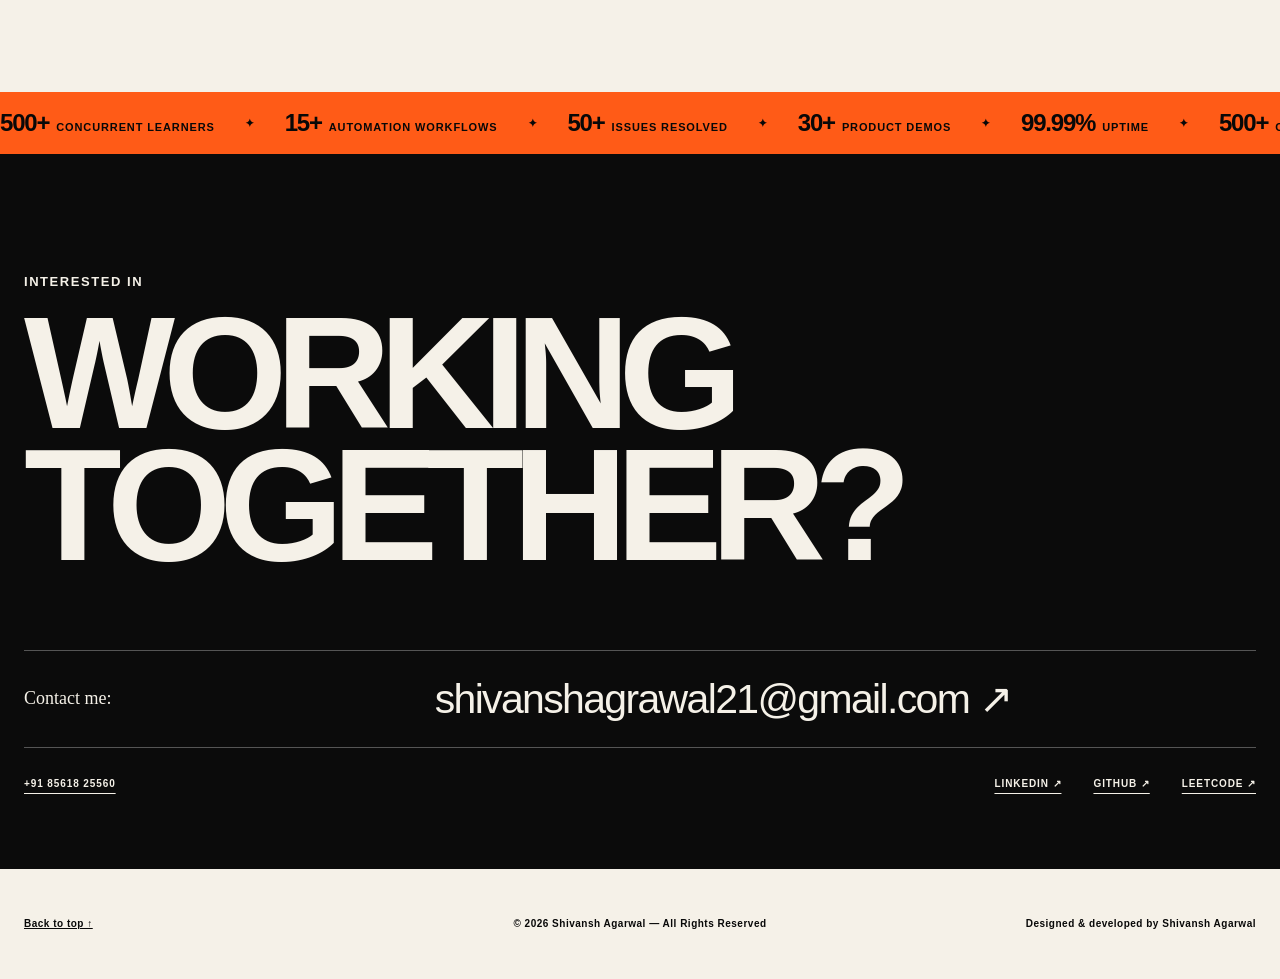
==== commit 3fa2627c: "Add AI project case studies and update resume" ====
--- a/index.html
+++ b/index.html
@@ -94,7 +94,7 @@
 
     <section class="featured section-shell" id="work" aria-labelledby="work-heading">
       <div class="section-heading reveal">
-        <h2 id="work-heading">Featured Work <sup>(04)</sup></h2>
+        <h2 id="work-heading">Featured Work <sup>(06)</sup></h2>
         <p>SELECTED BACKEND, AI AND AUTOMATION PROJECTS</p>
       </div>
 
@@ -179,6 +179,43 @@
         </div>
         <div class="case-copy"><span>CASE STUDY 04</span><h3>Smart Contact Manager: a secure contact intelligence platform with duplicate merging, relationship graphs and reconnect workflows.</h3><p>• JAVA 21 • SPRING BOOT 3.4 • REACT 19 • MYSQL • DOCKER</p><a class="case-study-link" href="work/smart-contact-manager/index.html">View Case Study ↗</a></div>
       </article>
+
+      <div class="case-grid case-grid-new">
+        <article class="case-card reveal" data-href="work/trao-interview-prep/index.html" role="link" tabindex="0" aria-label="Open TRAO Interview Prep case study">
+          <div class="case-visual trao-visual">
+            <div class="read-strip">✦ RESEARCH&nbsp;&nbsp;&nbsp; ✦ COVERAGE&nbsp;&nbsp;&nbsp; ✦ PRACTICE&nbsp;&nbsp;&nbsp; ✦ SCHEDULE</div>
+            <div class="trao-board">
+              <div class="trao-top"><b>TRAO / PREP KIT</b><span>READY</span></div>
+              <div class="trao-body">
+                <aside><i></i><i class="active"></i><i></i><i></i></aside>
+                <div class="trao-content">
+                  <small>ROLE COVERAGE</small>
+                  <strong>92%</strong>
+                  <div class="trao-progress"><i></i></div>
+                  <div class="trao-cards"><span>System design<em>12</em></span><span>Technical<em>24</em></span><span>Company fit<em>8</em></span></div>
+                </div>
+              </div>
+            </div>
+            <div class="trao-float"><small>GEMINI PIPELINE</small><strong>3-pass</strong><span>deterministic gap closure</span></div>
+            <a class="visual-action" href="https://trao-interview-prep-lemon.vercel.app" target="_blank" rel="noreferrer">Live Site ↗</a>
+          </div>
+          <div class="case-copy"><span>CASE STUDY 05</span><h3>TRAO: an evidence-backed AI workspace that turns any job description into a complete interview plan.</h3><p>• NEXT.JS • EXPRESS • GEMINI • MONGODB • TYPESCRIPT</p><a class="case-study-link" href="work/trao-interview-prep/index.html">View Case Study ↗</a></div>
+        </article>
+
+        <article class="case-card reveal" data-href="work/voice-ai-evals/index.html" role="link" tabindex="0" aria-label="Open Voice AI Evals case study">
+          <div class="case-visual evals-visual">
+            <div class="read-strip read-strip-dark">✦ OUTCOME&nbsp;&nbsp;&nbsp; ✦ COMPLIANCE&nbsp;&nbsp;&nbsp; ✦ LATENCY&nbsp;&nbsp;&nbsp; ✦ ROOT CAUSE</div>
+            <div class="eval-console">
+              <div class="eval-top"><b>Voice AI / Campaign health</b><i></i><i></i><i></i></div>
+              <div class="eval-metrics"><span><small>TOTAL CALLS</small><strong>10K</strong></span><span><small>GOLDEN SET</small><strong>8/8</strong></span><span><small>STAGES</small><strong>09</strong></span></div>
+              <div class="eval-chart"><i style="--h:44%"></i><i style="--h:68%"></i><i style="--h:53%"></i><i style="--h:84%"></i><i style="--h:61%"></i><i style="--h:75%"></i><i style="--h:92%"></i></div>
+            </div>
+            <div class="eval-alert"><small>CRITICAL REVIEW</small><strong>Evidence attached</strong><span>privacy_disclosure · turn 06</span></div>
+            <a class="visual-action light-action" href="https://github.com/shivanshagarwal10/voice-ai-evals" target="_blank" rel="noreferrer">GitHub ↗</a>
+          </div>
+          <div class="case-copy"><span>CASE STUDY 06</span><h3>Voice AI Evals: a hybrid framework that finds where collection calls break—and proves why.</h3><p>• FASTAPI • OPENAI • STREAMLIT • PYDANTIC • PLOTLY</p><a class="case-study-link" href="work/voice-ai-evals/index.html">View Case Study ↗</a></div>
+        </article>
+      </div>
     </section>
 
     <section class="about" id="about">
--- a/styles.css
+++ b/styles.css
@@ -84,3 +84,20 @@
 .tf-panel-right span{color:#58544d}
 @media(max-width:1000px){.tf-showcase{width:86%;height:430px}.tf-panel{width:170px}.tf-panel-left{left:3%;top:17%}.tf-panel-right{right:3%;bottom:16%}}
 @media(max-width:720px){.tf-showcase{width:90%;height:350px}.tf-shot{border-width:6px;border-radius:13px}.tf-shot-main{left:4%;top:2%;width:92%;height:58%}.tf-shot-profile{left:0;bottom:0;width:50%;height:43%}.tf-shot-post{right:0;top:auto;bottom:3%;width:50%;height:43%}.tf-panel{display:none}}
+
+/* New project cards */
+.case-grid-new{margin-top:0}
+.trao-visual{display:grid;place-items:center;background:#a9c8ff;color:#10172a}
+.trao-visual::before{content:"";position:absolute;inset:-25%;background:radial-gradient(circle at 25% 30%,rgba(255,255,255,.7),transparent 28%),radial-gradient(circle at 82% 72%,rgba(93,71,255,.26),transparent 32%);transform:rotate(-8deg)}
+.trao-board{position:relative;z-index:2;width:76%;background:#f7f8fc;border:8px solid #121827;border-radius:18px;overflow:hidden;box-shadow:0 34px 70px rgba(22,38,82,.3);transform:rotate(-2deg)}
+.trao-top{height:42px;background:#121827;color:#fff;display:flex;align-items:center;justify-content:space-between;padding:0 16px;font-size:9px;letter-spacing:.08em}.trao-top span{color:#b8ff74}
+.trao-body{display:grid;grid-template-columns:50px 1fr;min-height:310px}.trao-body aside{background:#e5e9f5;display:flex;flex-direction:column;align-items:center;gap:18px;padding-top:24px}.trao-body aside i{width:20px;height:5px;border-radius:8px;background:#aab1c5}.trao-body aside i.active{background:#6558ff}
+.trao-content{padding:32px}.trao-content small{font-size:8px;font-weight:800;letter-spacing:.12em;color:#676e82}.trao-content>strong{display:block;font-size:64px;letter-spacing:-.08em;margin-top:9px}.trao-progress{height:8px;background:#dfe3ee;border-radius:9px;overflow:hidden}.trao-progress i{display:block;width:92%;height:100%;background:#6558ff}.trao-cards{display:grid;grid-template-columns:repeat(3,1fr);gap:8px;margin-top:30px}.trao-cards span{background:#fff;border:1px solid #d8ddea;border-radius:9px;padding:12px 9px;font-size:8px;font-weight:700}.trao-cards em{display:block;font-style:normal;font-size:19px;margin-top:9px}
+.trao-float{position:absolute;z-index:3;right:5%;bottom:12%;background:#121827;color:#fff;border-radius:13px;padding:14px 16px;box-shadow:0 17px 38px rgba(18,24,39,.34);transform:rotate(3deg)}.trao-float small,.trao-float span{display:block;font-size:7px}.trao-float small{color:#b8ff74;letter-spacing:.09em}.trao-float strong{display:block;font-size:24px;margin:6px 0 4px}
+.evals-visual{display:grid;place-items:center;background:#16191f;color:#f5f1e8}.evals-visual::before{content:"";position:absolute;inset:0;background:linear-gradient(rgba(255,255,255,.035) 1px,transparent 1px),linear-gradient(90deg,rgba(255,255,255,.035) 1px,transparent 1px);background-size:32px 32px}
+.eval-console{position:relative;z-index:2;width:78%;background:#f3f0e8;color:#13161b;border-radius:17px;overflow:hidden;box-shadow:0 34px 75px rgba(0,0,0,.48);transform:rotate(1.5deg)}
+.eval-top{height:42px;background:#262a32;color:#fff;display:flex;align-items:center;gap:7px;padding:0 15px;font-size:9px}.eval-top b{margin-right:auto}.eval-top i{width:8px;height:8px;border-radius:50%;background:#ff6e4d}.eval-top i:nth-last-child(2){background:#f1bd43}.eval-top i:last-child{background:#72d88f}
+.eval-metrics{display:grid;grid-template-columns:repeat(3,1fr);gap:8px;padding:22px 22px 12px}.eval-metrics span{background:#fff;border:1px solid #ddd9d0;border-radius:10px;padding:12px}.eval-metrics small{display:block;font-size:7px;font-weight:800;color:#777}.eval-metrics strong{display:block;font-size:27px;letter-spacing:-.06em;margin-top:6px}
+.eval-chart{height:190px;margin:5px 22px 24px;padding:16px;background:#22262d;border-radius:11px;display:flex;align-items:end;gap:9px}.eval-chart i{flex:1;height:var(--h);background:linear-gradient(#70e39a,#1d8d54);border-radius:5px 5px 1px 1px}
+.eval-alert{position:absolute;z-index:3;left:3%;bottom:8%;background:#ff6e4d;color:#17191d;border:2px solid #17191d;border-radius:12px;padding:13px 15px;box-shadow:7px 7px 0 #f5f1e8;transform:rotate(-3deg)}.eval-alert small,.eval-alert span{display:block;font-size:7px}.eval-alert small{font-weight:900;letter-spacing:.1em}.eval-alert strong{display:block;font-size:16px;margin:5px 0}
+@media(max-width:720px){.trao-board,.eval-console{width:88%}.trao-body{min-height:280px}.trao-content{padding:24px 17px}.trao-content>strong{font-size:50px}.trao-cards{grid-template-columns:1fr;margin-top:20px}.trao-cards span:nth-child(n+2){display:none}.trao-float{right:2%;bottom:11%}.eval-metrics{padding:18px 13px 8px;gap:5px}.eval-metrics span{padding:9px 7px}.eval-metrics strong{font-size:21px}.eval-chart{margin:5px 13px 20px;height:175px}.eval-alert{left:2%;bottom:6%}}
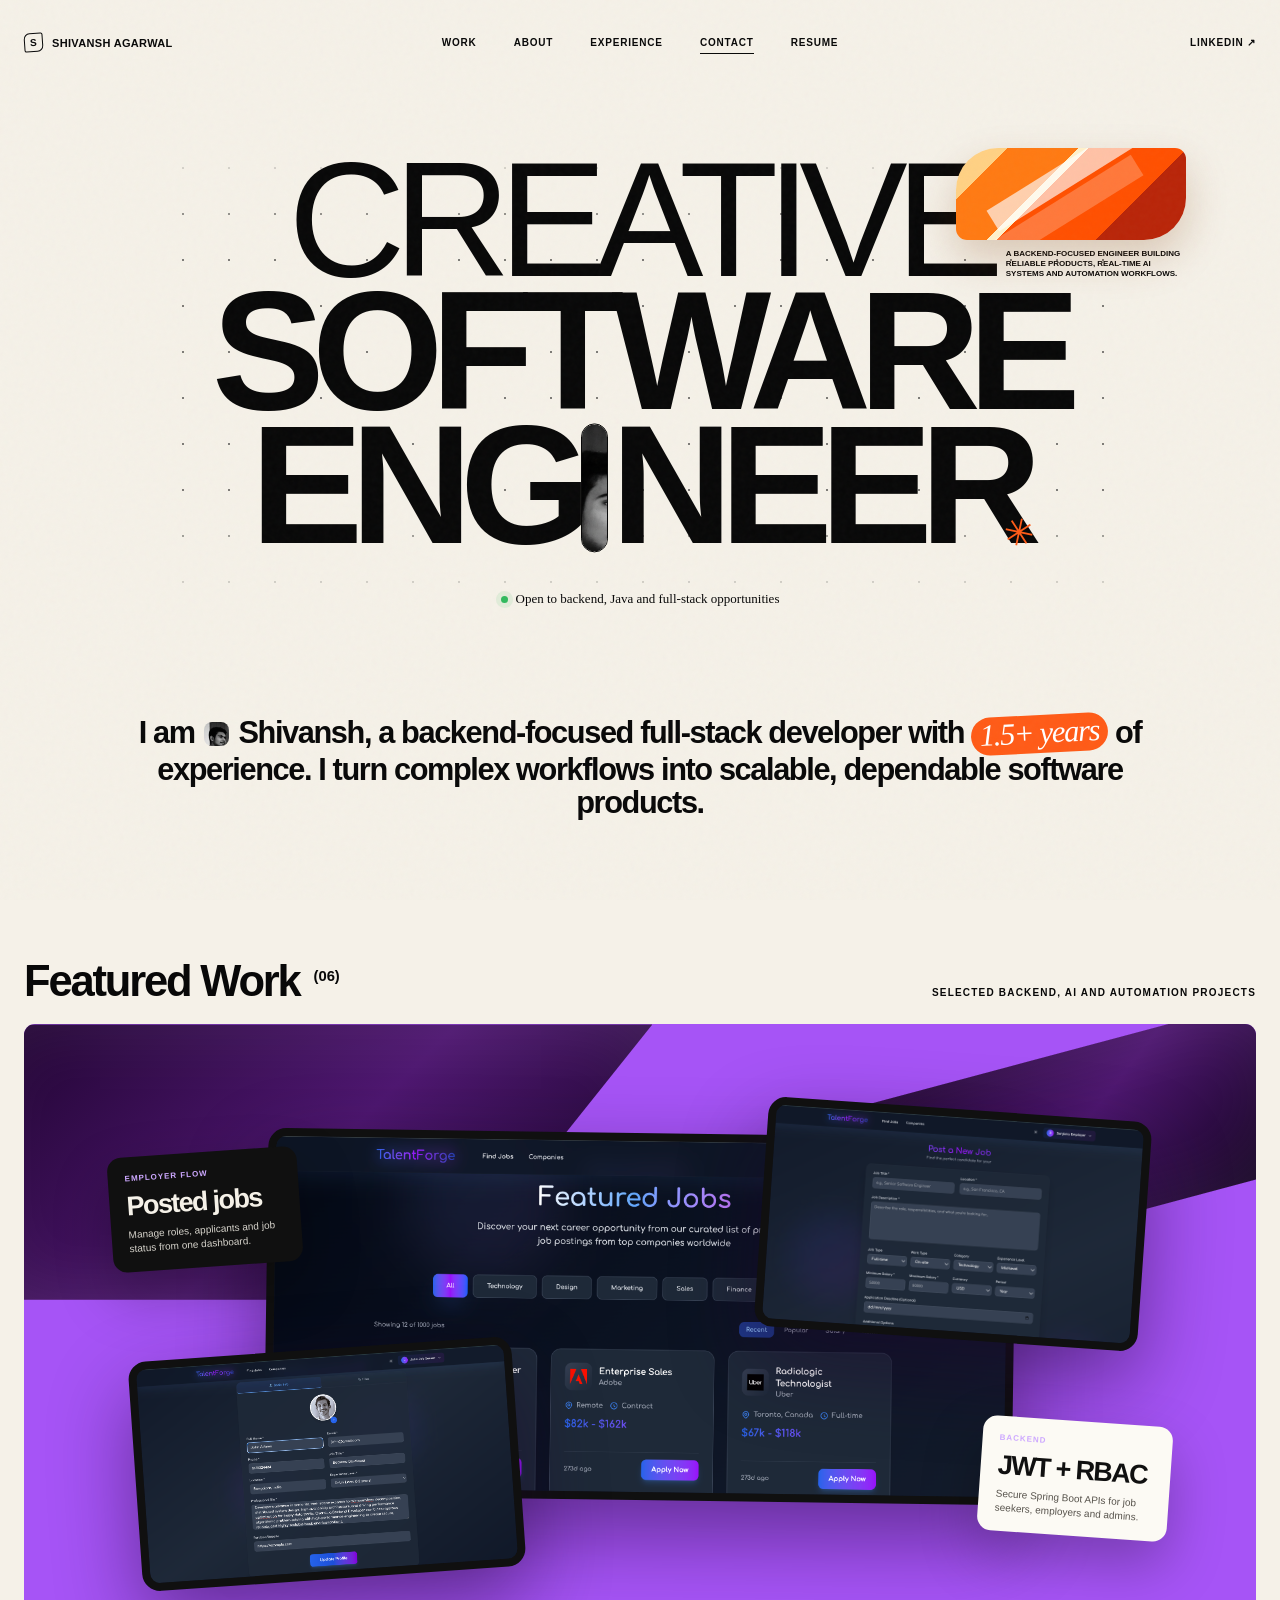
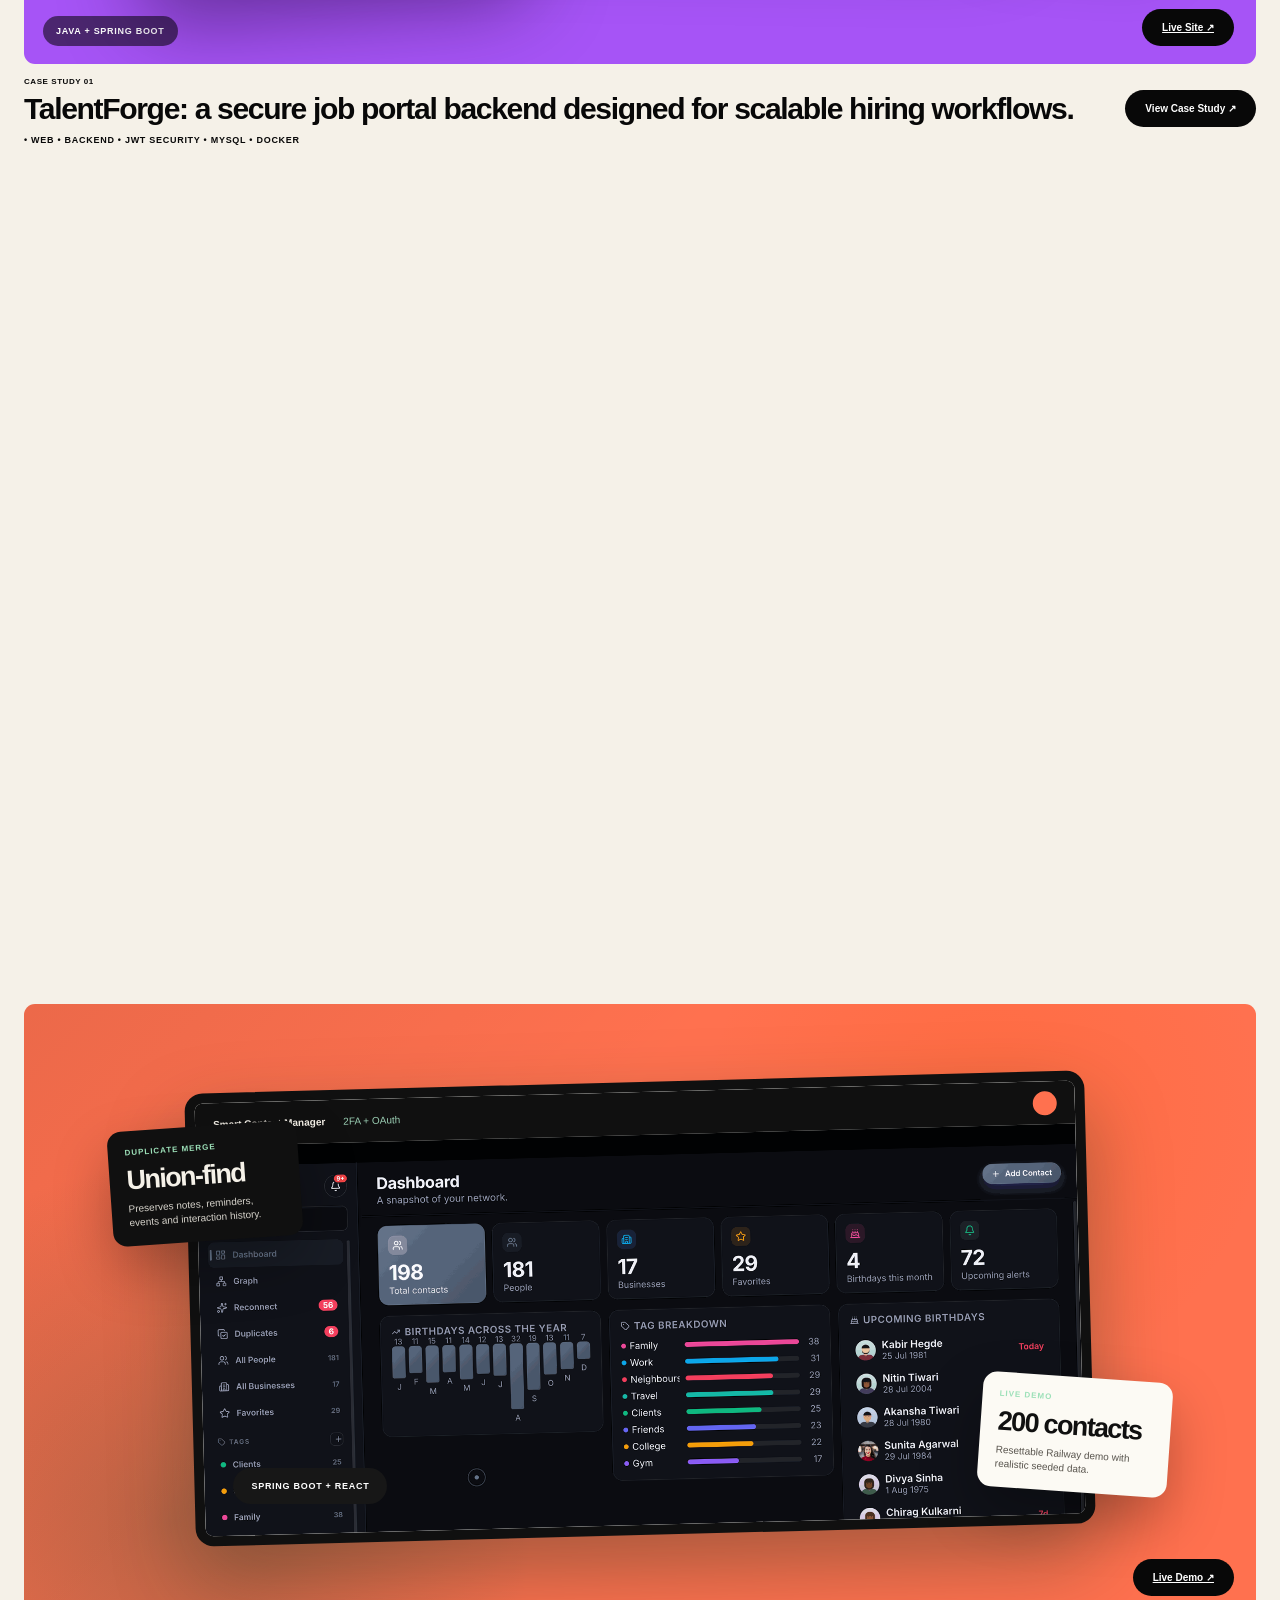
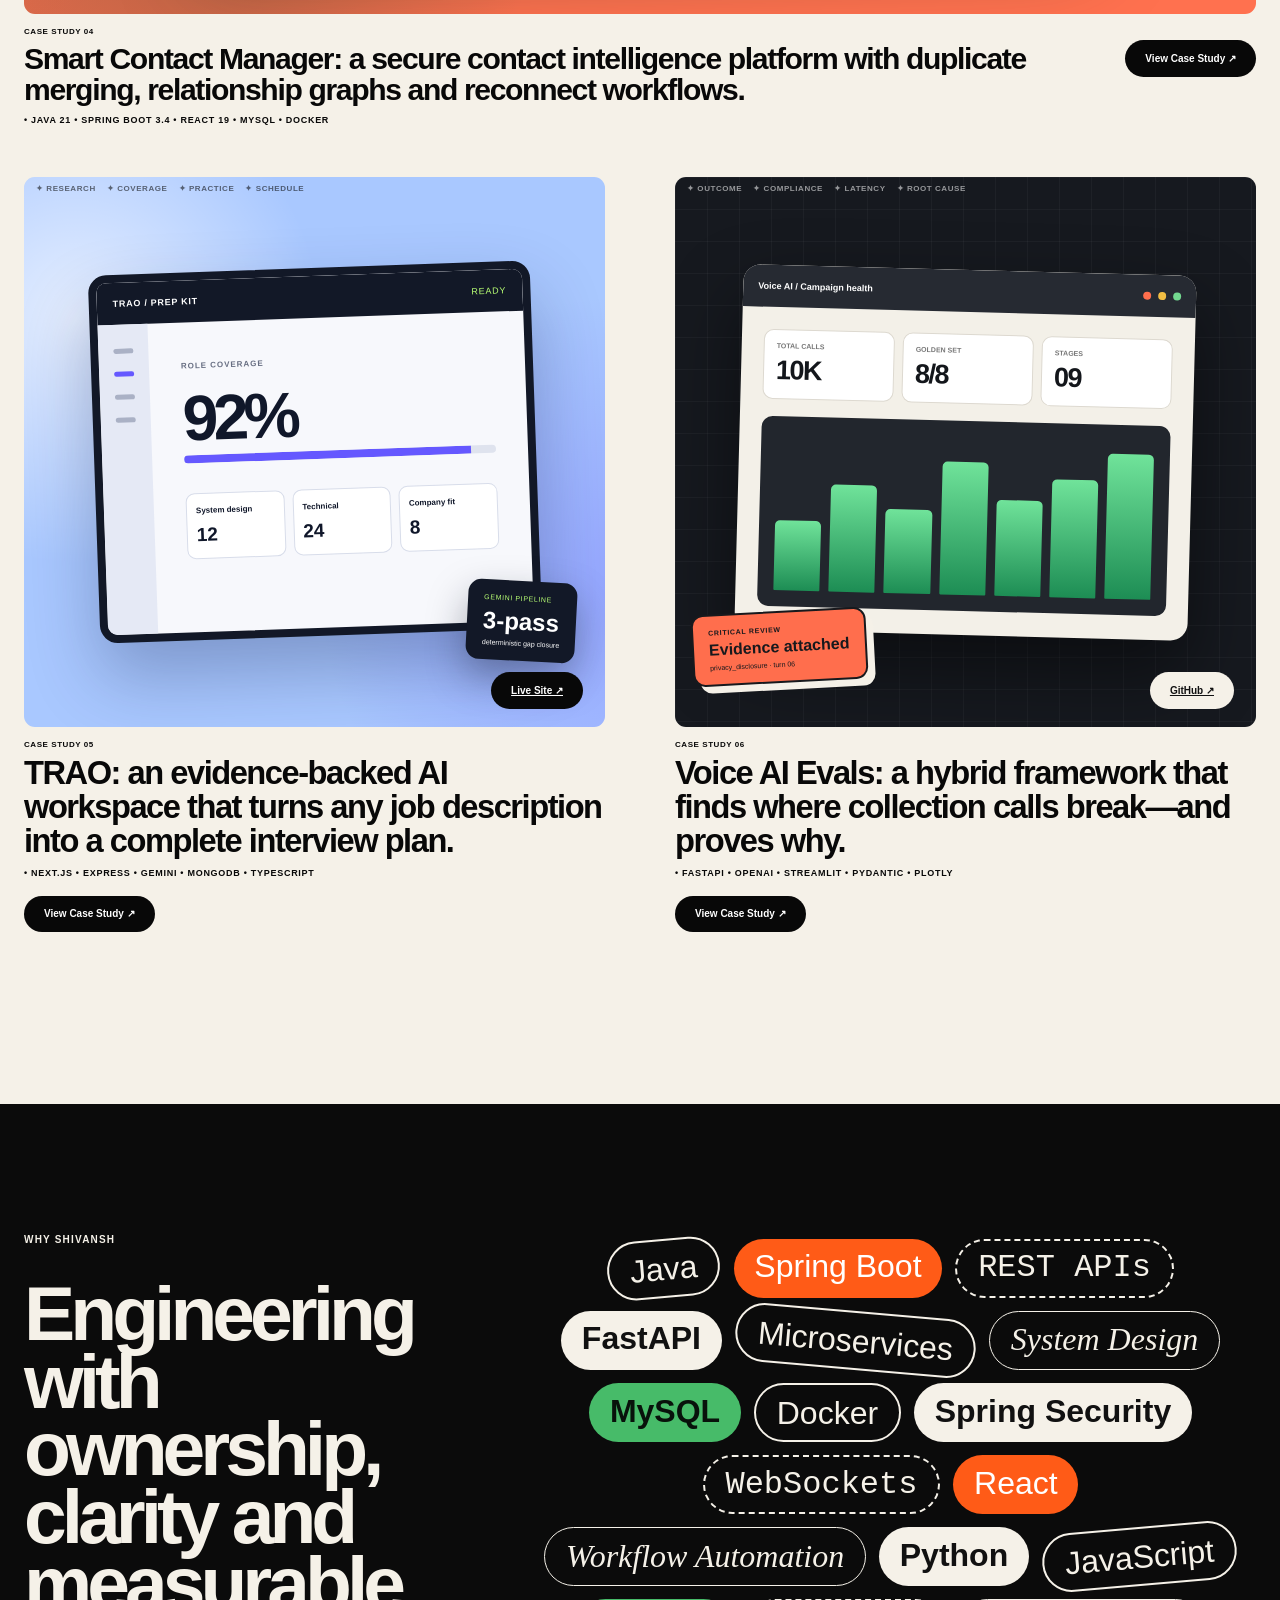
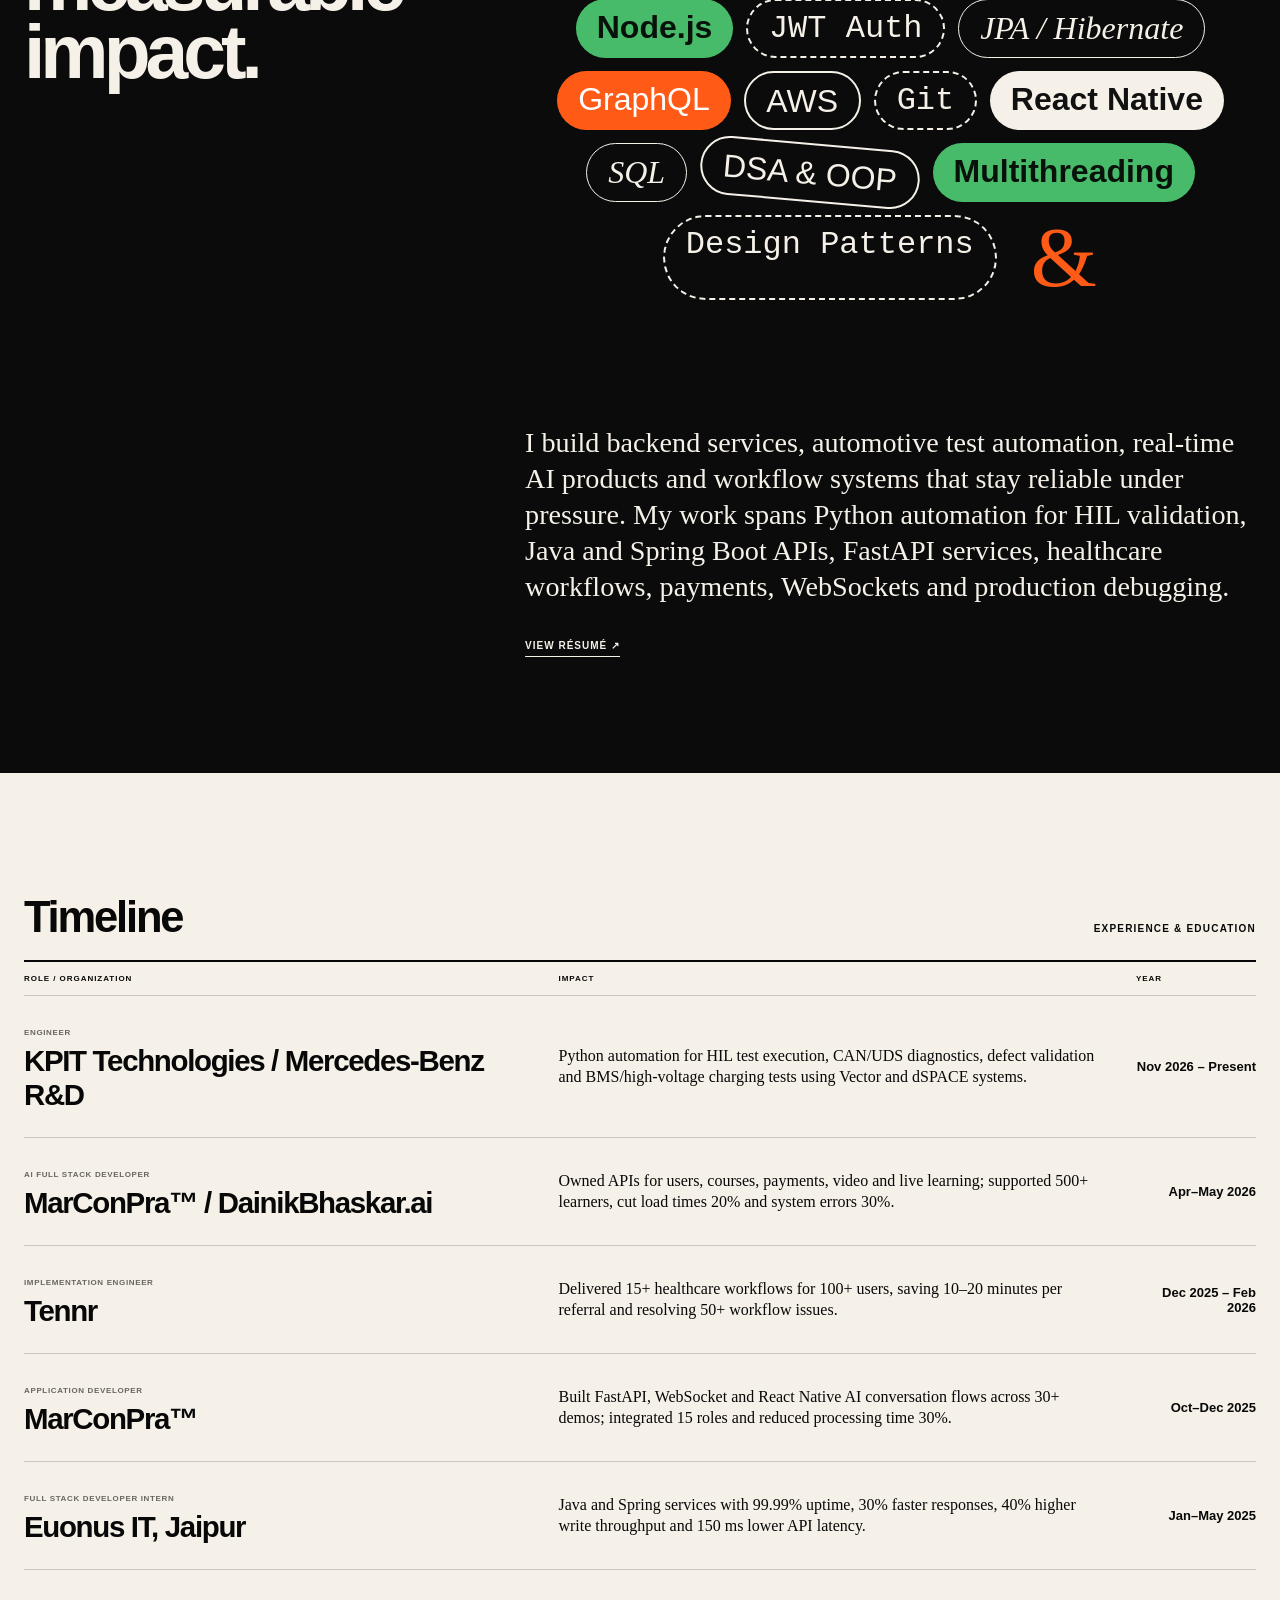
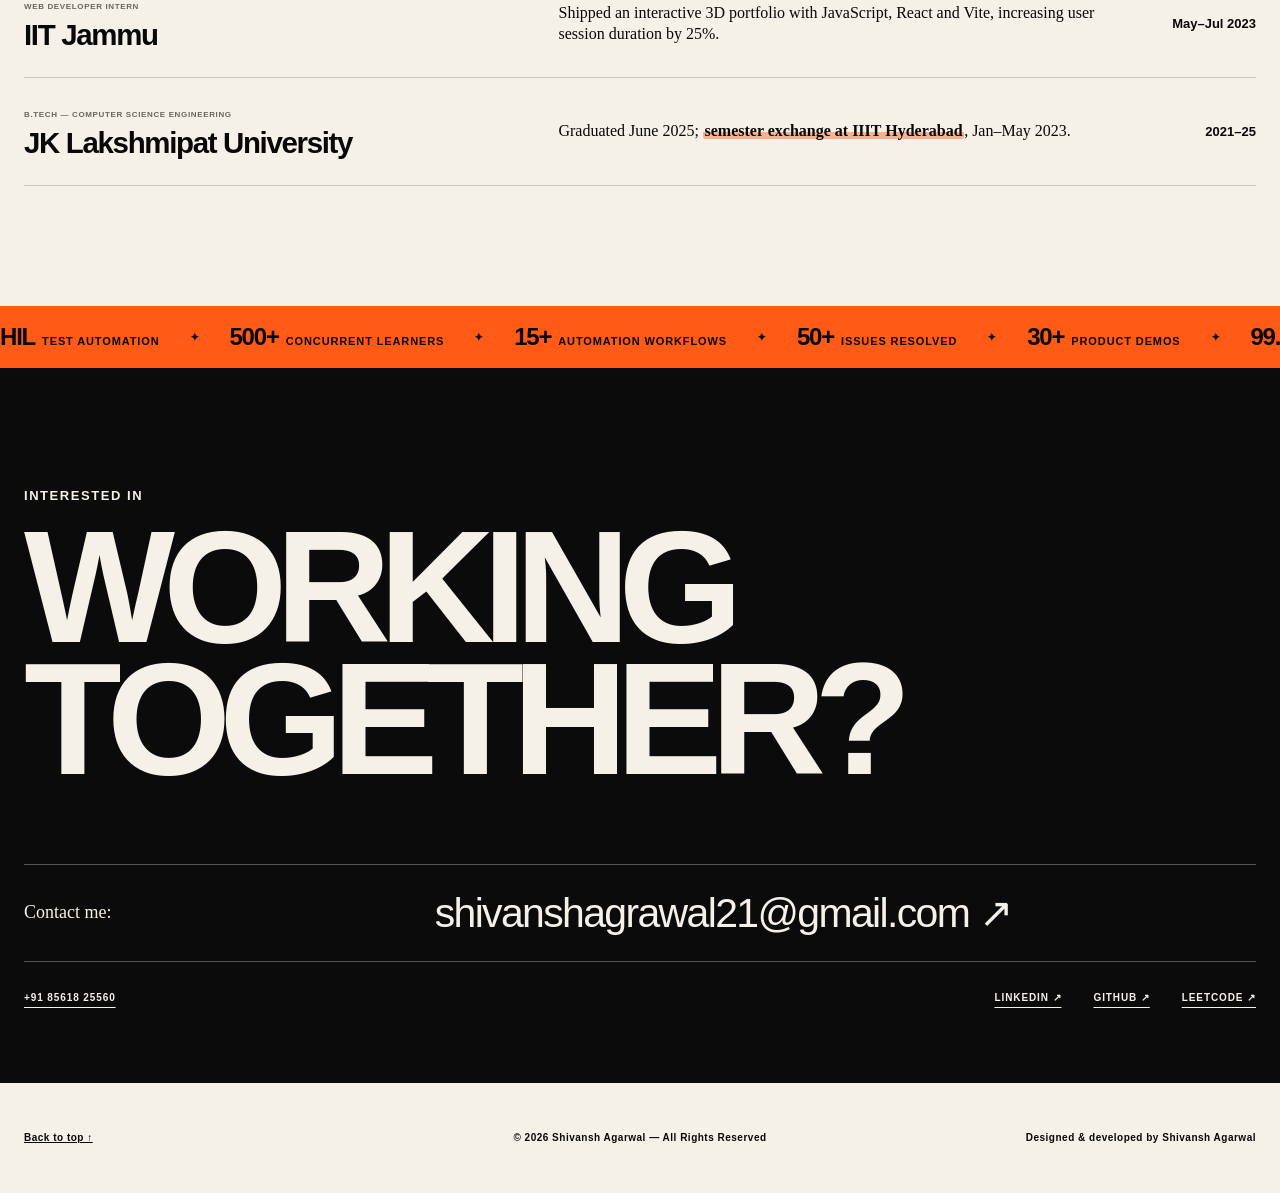
==== commit 5ead835b: "Update experience from latest resume" ====
--- a/index.html
+++ b/index.html
@@ -224,7 +224,7 @@
         <div class="skill-cloud reveal" aria-label="Technical skills">
           <span class="skill outline tilt-left">Java</span><span class="skill solid-orange">Spring Boot</span><span class="skill pixel">REST APIs</span><span class="skill dark">FastAPI</span><span class="skill outline tilt-right">Microservices</span><span class="skill serif">System Design</span><span class="skill solid-green">MySQL</span><span class="skill outline">Docker</span><span class="skill dark">Spring Security</span><span class="skill pixel">WebSockets</span><span class="skill solid-orange">React</span><span class="skill serif">Workflow Automation</span><span class="skill dark">Python</span><span class="skill outline tilt-left">JavaScript</span><span class="skill solid-green">Node.js</span><span class="skill pixel">JWT Auth</span><span class="skill serif">JPA / Hibernate</span><span class="skill solid-orange">GraphQL</span><span class="skill outline">AWS</span><span class="skill pixel">Git</span><span class="skill dark">React Native</span><span class="skill serif">SQL</span><span class="skill outline tilt-right">DSA &amp; OOP</span><span class="skill solid-green">Multithreading</span><span class="skill pixel">Design Patterns</span><span class="skill amp">&</span>
         </div>
-        <div class="about-copy reveal"><p>I build backend services, real-time products and workflow systems that stay reliable under pressure. My work spans Java and Spring Boot APIs, Python and FastAPI services, healthcare automation, payment flows, WebSockets, mobile integrations and production debugging.</p><a href="assets/Shivansh_Agarwal_Resume.pdf" target="_blank" rel="noreferrer">View résumé ↗</a></div>
+        <div class="about-copy reveal"><p>I build backend services, automotive test automation, real-time AI products and workflow systems that stay reliable under pressure. My work spans Python automation for HIL validation, Java and Spring Boot APIs, FastAPI services, healthcare workflows, payments, WebSockets and production debugging.</p><a href="assets/Shivansh_Agarwal_Resume.pdf" target="_blank" rel="noreferrer">View résumé ↗</a></div>
       </div>
     </section>
 
@@ -232,17 +232,18 @@
       <div class="section-heading reveal"><h2 id="experience-heading">Timeline</h2><p>EXPERIENCE & EDUCATION</p></div>
       <div class="timeline reveal">
         <div class="timeline-head"><span>ROLE / ORGANIZATION</span><span>IMPACT</span><span>YEAR</span></div>
-        <article><div><small>AI FULL STACK DEVELOPER</small><h3>MarConPra™ / DainikBhaskar.ai</h3></div><p>Backend APIs for users, courses, payments, video and live learning; supported 500+ concurrent learners.</p><time>Apr–May 2026</time></article>
-        <article><div><small>IMPLEMENTATION ENGINEER</small><h3>Tennr</h3></div><p>15+ healthcare automation workflows, 50+ issues resolved, and 25–30% fewer recurring errors.</p><time>Dec 2025 – Feb 2026</time></article>
-        <article><div><small>APPLICATION DEVELOPER</small><h3>MarConPra™</h3></div><p>FastAPI, WebSockets, React Native and AI conversation flows across 30+ product demonstrations.</p><time>Oct–Dec 2025</time></article>
-        <article><div><small>FULL STACK DEVELOPER</small><h3>Euonus IT, Jaipur</h3></div><p>Java and Spring services with 99.99% uptime, 30% faster responses and 40% higher write throughput.</p><time>Jan–May 2025</time></article>
-        <article><div><small>WEB DEVELOPER INTERN</small><h3>IIT Jammu</h3></div><p>Interactive 3D portfolio using JavaScript, React and Vite.</p><time>May–Jul 2023</time></article>
-        <article><div><small>B.TECH — COMPUTER SCIENCE ENGINEERING</small><h3>JK Lakshmipat University</h3></div><p><span class="hl">Exchange program at IIIT Hyderabad</span>, Jan–May 2023.</p><time>2021–25</time></article>
+        <article><div><small>ENGINEER</small><h3>KPIT Technologies / Mercedes-Benz R&amp;D</h3></div><p>Python automation for HIL test execution, CAN/UDS diagnostics, defect validation and BMS/high-voltage charging tests using Vector and dSPACE systems.</p><time>Nov 2026 – Present</time></article>
+        <article><div><small>AI FULL STACK DEVELOPER</small><h3>MarConPra™ / DainikBhaskar.ai</h3></div><p>Owned APIs for users, courses, payments, video and live learning; supported 500+ learners, cut load times 20% and system errors 30%.</p><time>Apr–May 2026</time></article>
+        <article><div><small>IMPLEMENTATION ENGINEER</small><h3>Tennr</h3></div><p>Delivered 15+ healthcare workflows for 100+ users, saving 10–20 minutes per referral and resolving 50+ workflow issues.</p><time>Dec 2025 – Feb 2026</time></article>
+        <article><div><small>APPLICATION DEVELOPER</small><h3>MarConPra™</h3></div><p>Built FastAPI, WebSocket and React Native AI conversation flows across 30+ demos; integrated 15 roles and reduced processing time 30%.</p><time>Oct–Dec 2025</time></article>
+        <article><div><small>FULL STACK DEVELOPER INTERN</small><h3>Euonus IT, Jaipur</h3></div><p>Java and Spring services with 99.99% uptime, 30% faster responses, 40% higher write throughput and 150 ms lower API latency.</p><time>Jan–May 2025</time></article>
+        <article><div><small>WEB DEVELOPER INTERN</small><h3>IIT Jammu</h3></div><p>Shipped an interactive 3D portfolio with JavaScript, React and Vite, increasing user session duration by 25%.</p><time>May–Jul 2023</time></article>
+        <article><div><small>B.TECH — COMPUTER SCIENCE ENGINEERING</small><h3>JK Lakshmipat University</h3></div><p>Graduated June 2025; <span class="hl">semester exchange at IIIT Hyderabad</span>, Jan–May 2023.</p><time>2021–25</time></article>
       </div>
     </section>
 
     <section class="numbers" aria-label="Career highlights">
-      <div class="numbers-track"><span><b>500+</b> CONCURRENT LEARNERS</span><i>✦</i><span><b>15+</b> AUTOMATION WORKFLOWS</span><i>✦</i><span><b>50+</b> ISSUES RESOLVED</span><i>✦</i><span><b>30+</b> PRODUCT DEMOS</span><i>✦</i><span><b>99.99%</b> UPTIME</span><i>✦</i><span><b>500+</b> CONCURRENT LEARNERS</span><i>✦</i><span><b>15+</b> AUTOMATION WORKFLOWS</span><i>✦</i><span><b>50+</b> ISSUES RESOLVED</span><i>✦</i><span><b>30+</b> PRODUCT DEMOS</span><i>✦</i><span><b>99.99%</b> UPTIME</span><i>✦</i></div>
+      <div class="numbers-track"><span><b>HIL</b> TEST AUTOMATION</span><i>✦</i><span><b>500+</b> CONCURRENT LEARNERS</span><i>✦</i><span><b>15+</b> AUTOMATION WORKFLOWS</span><i>✦</i><span><b>50+</b> ISSUES RESOLVED</span><i>✦</i><span><b>30+</b> PRODUCT DEMOS</span><i>✦</i><span><b>99.99%</b> UPTIME</span><i>✦</i><span><b>HIL</b> TEST AUTOMATION</span><i>✦</i><span><b>500+</b> CONCURRENT LEARNERS</span><i>✦</i><span><b>15+</b> AUTOMATION WORKFLOWS</span><i>✦</i><span><b>50+</b> ISSUES RESOLVED</span><i>✦</i><span><b>30+</b> PRODUCT DEMOS</span><i>✦</i><span><b>99.99%</b> UPTIME</span><i>✦</i></div>
     </section>
 
     <section class="contact" id="contact">
--- a/styles.css
+++ b/styles.css
@@ -47,7 +47,7 @@
 @media(prefers-reduced-motion:reduce){html{scroll-behavior:auto}.reveal{opacity:1;transform:none;transition:none}.numbers-track{animation:none}.cursor{display:none}}
 
 /* Final layout refinements */
-.case-grid .case-copy button,.case-grid .case-copy a.case-study-link{position:static;margin-top:16px}
+.case-grid .case-copy button,.case-grid .case-copy a.case-study-link{position:static;display:inline-flex;align-items:center;line-height:1;margin-top:18px}
 @media(max-width:720px){
   .section-heading{display:block}
   .section-heading h2{white-space:nowrap}
@@ -65,6 +65,7 @@
 /* Magnify featured-work visuals on hover (pairs with the EXPLORE cursor) */
 .case-visual{transition:transform .55s cubic-bezier(.2,.8,.2,1),box-shadow .55s ease}
 .case-card:hover .case-visual,.case-card:focus-visible .case-visual{transform:scale(1.03);box-shadow:0 44px 90px rgba(0,0,0,.26);z-index:6}
+.cursor.copy-safe{opacity:0!important}
 @media(max-width:720px){.case-card:hover .case-visual,.case-card:focus-visible .case-visual{transform:none;box-shadow:none}}
 @media(prefers-reduced-motion:reduce){.case-visual{transition:none}.case-card:hover .case-visual{transform:none;box-shadow:none}}
 
